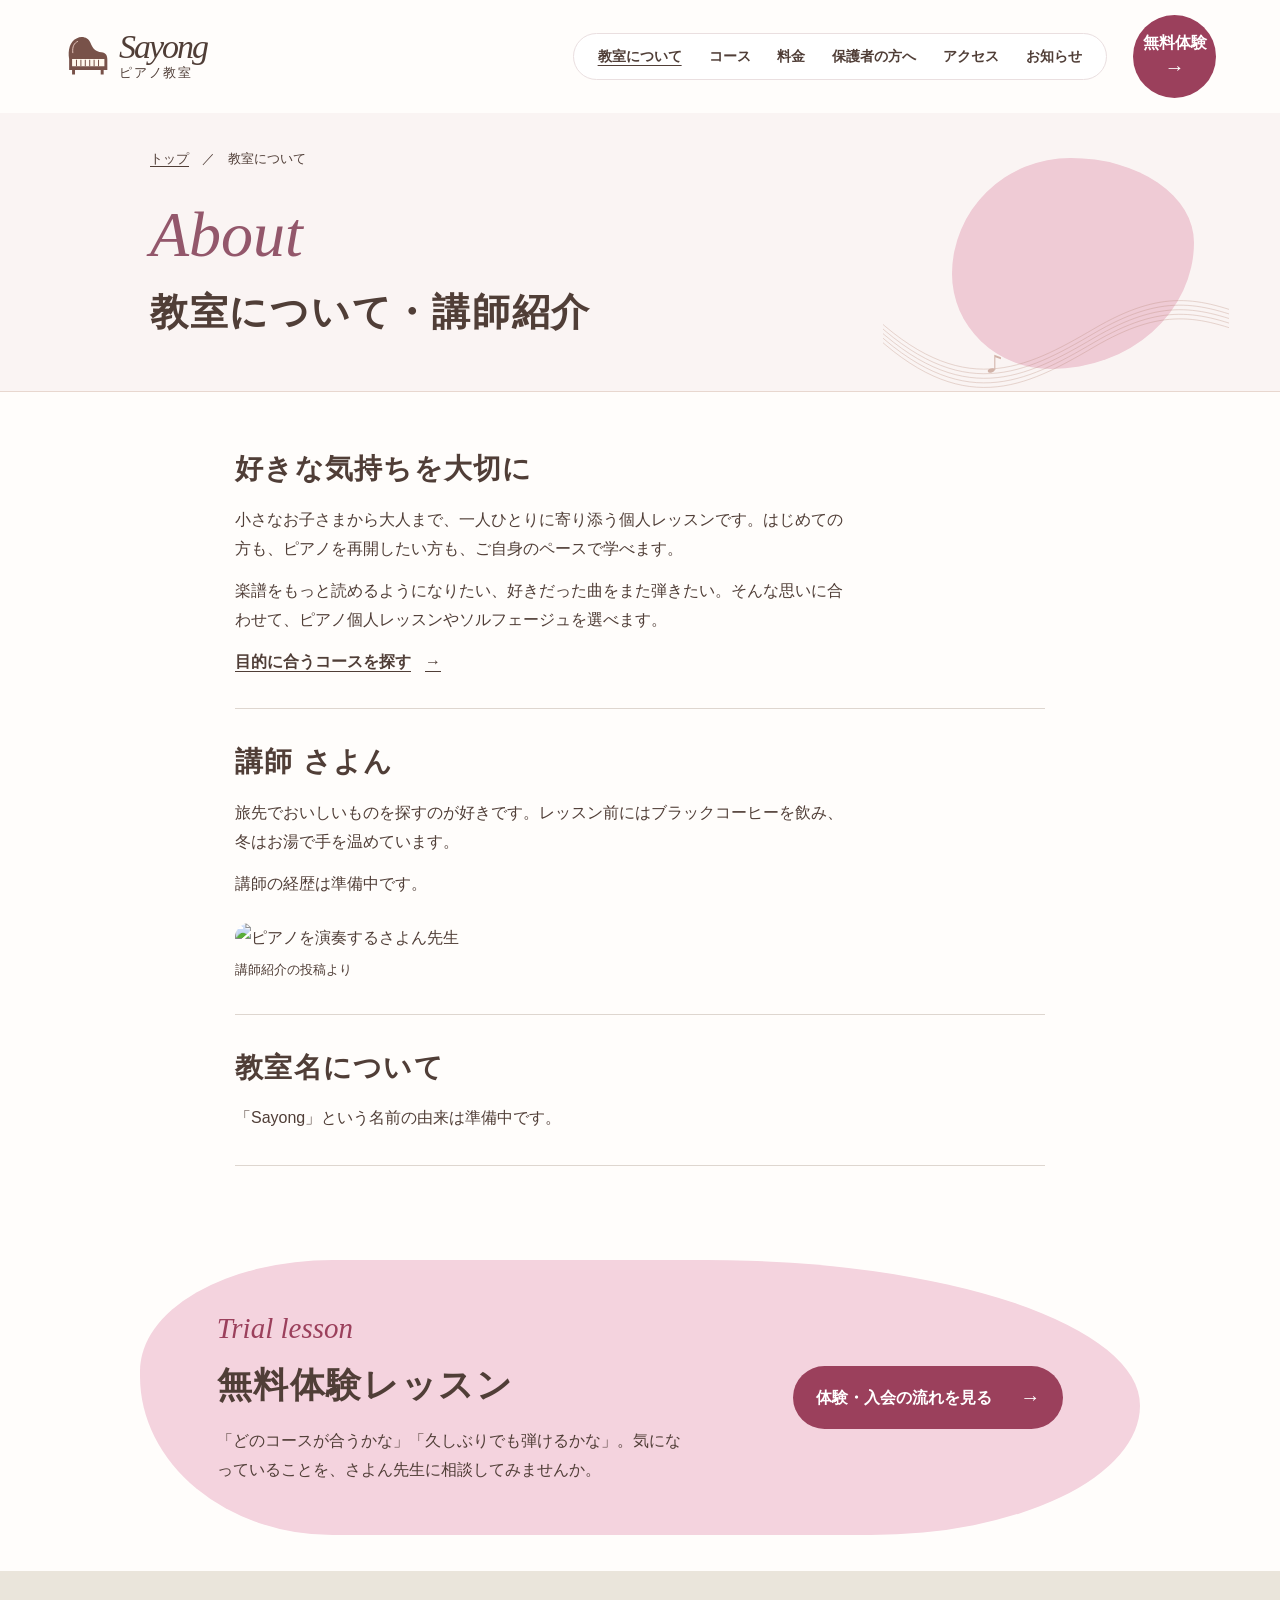
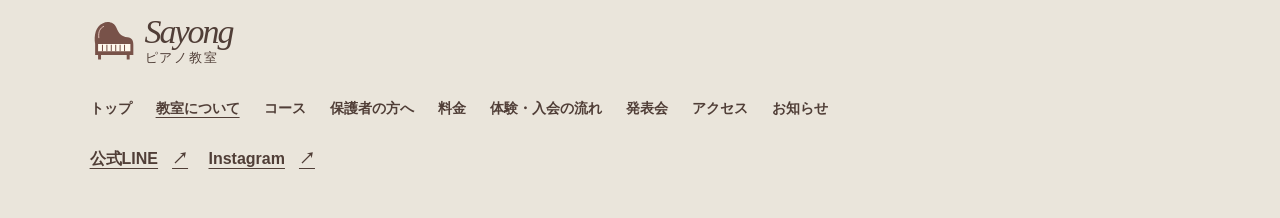
==== about.html @ 8f064a91 "Add Sayong piano studio preview pages" ====
<!DOCTYPE html>

<html lang="ja"><head><meta charset="utf-8"/><meta content="width=device-width,initial-scale=1,viewport-fit=cover" name="viewport"/><title>教室について｜Sayongピアノ教室</title><link href="style.css" rel="stylesheet"/><meta name="robots" content="noindex, nofollow"></head><body><div class="scrollpane"><header><a aria-label="Sayongピアノ教室 トップ" class="brand" href="index.html"><svg aria-hidden="true" viewbox="0 0 64 62"><path d="M7 34C5 22 8 10 17 6c8-4 16-1 19 6 3 8 7 12 15 13 6 1 8 4 8 10v14H7z" fill="#785249"></path><path d="M11 34h44v10H11z" fill="#fff8ed"></path><path d="M17 35v9m6-9v9m6-9v9m6-9v9m6-9v9m6-9v9" fill="none" stroke="#785249" stroke-width="1.4"></path><path d="M13 47v8m39-8v8" stroke="#785249" stroke-width="4"></path><path d="M12 26c-1-9 2-14 7-16" fill="none" stroke="#efd0c7" stroke-width="1.2"></path></svg><span><b>Sayong</b>ピアノ教室</span></a><nav aria-label="主なページ" class="desktop"><a aria-current="page" href="about.html">教室について</a><a href="course.html">コース</a><a href="price.html">料金</a><a href="parents.html">保護者の方へ</a><a href="access.html">アクセス</a><a href="news.html">お知らせ</a></nav><a class="button small" href="trial.html">無料体験<i aria-hidden="true">→</i></a><details><summary aria-label="メニュー">メニュー</summary><nav aria-label="全ページ"><a href="index.html">トップ</a><a aria-current="page" href="about.html">教室について</a><a href="course.html">コース</a><a href="parents.html">保護者の方へ</a><a href="price.html">料金</a><a href="trial.html">体験・入会の流れ</a><a href="recital.html">発表会</a><a href="access.html">アクセス</a><a href="news.html">お知らせ</a></nav></details></header><main><div class="subhero about"><div><a href="index.html">トップ</a>　／　教室について<span class="en">About</span><h1>教室について・講師紹介</h1></div><div aria-hidden="true" class="subart"><svg aria-hidden="true" class="staff" fill="none" viewbox="0 0 680 240"><path d="M-30 60 C155 240 280 175 415 96 S620 34 730 75" stroke="#b78776" stroke-width="1"></path><path d="M-30 69 C155 249 280 184 415 105 S620 43 730 84" stroke="#b78776" stroke-width="1"></path><path d="M-30 78 C155 258 280 193 415 114 S620 52 730 93" stroke="#b78776" stroke-width="1"></path><path d="M-30 87 C155 267 280 202 415 123 S620 61 730 102" stroke="#b78776" stroke-width="1"></path><path d="M-30 96 C155 276 280 211 415 132 S620 70 730 111" stroke="#b78776" stroke-width="1"></path><g fill="#b78776"><ellipse cx="213" cy="178" rx="7" ry="4" transform="rotate(-18 213 178)"></ellipse><path d="M219 177v-30l13 5v4l-11-4v25z"></path></g></svg></div></div><article><section class="block"><h2>好きな気持ちを大切に</h2><p>小さなお子さまから大人まで、一人ひとりに寄り添う個人レッスンです。はじめての方も、ピアノを再開したい方も、ご自身のペースで学べます。</p><p>楽譜をもっと読めるようになりたい、好きだった曲をまた弾きたい。そんな思いに合わせて、ピアノ個人レッスンやソルフェージュを選べます。</p><a class="link" href="course.html">目的に合うコースを探す<i aria-hidden="true">→</i></a></section><section class="block" id="teacher"><h2>講師 さよん</h2><p>旅先でおいしいものを探すのが好きです。レッスン前にはブラックコーヒーを飲み、冬はお湯で手を温めています。</p><p>講師の経歴は準備中です。</p><figure class="social-photo performance"><img alt="ピアノを演奏するさよん先生" loading="lazy" src="img/sayong-performance.webp"/><figcaption>講師紹介の投稿より</figcaption></figure></section><section class="block"><h2>教室名について</h2><p>「Sayong」という名前の由来は準備中です。</p></section></article><section class="trialband"><div><span class="en">Trial lesson</span><h2>無料体験レッスン</h2><p>「どのコースが合うかな」「久しぶりでも弾けるかな」。気になっていることを、さよん先生に相談してみませんか。</p></div><a class="button" href="trial.html">体験・入会の流れを見る<i aria-hidden="true">→</i></a></section></main><footer><a aria-label="Sayongピアノ教室 トップ" class="brand" href="index.html"><svg aria-hidden="true" viewbox="0 0 64 62"><path d="M7 34C5 22 8 10 17 6c8-4 16-1 19 6 3 8 7 12 15 13 6 1 8 4 8 10v14H7z" fill="#785249"></path><path d="M11 34h44v10H11z" fill="#fff8ed"></path><path d="M17 35v9m6-9v9m6-9v9m6-9v9m6-9v9m6-9v9" fill="none" stroke="#785249" stroke-width="1.4"></path><path d="M13 47v8m39-8v8" stroke="#785249" stroke-width="4"></path><path d="M12 26c-1-9 2-14 7-16" fill="none" stroke="#efd0c7" stroke-width="1.2"></path></svg><span><b>Sayong</b>ピアノ教室</span></a><nav aria-label="フッター"><a href="index.html">トップ</a><a aria-current="page" href="about.html">教室について</a><a href="course.html">コース</a><a href="parents.html">保護者の方へ</a><a href="price.html">料金</a><a href="trial.html">体験・入会の流れ</a><a href="recital.html">発表会</a><a href="access.html">アクセス</a><a href="news.html">お知らせ</a></nav><div><a class="link" href="https://lin.ee/zmYNq9W">公式LINE<i aria-hidden="true">↗</i></a> <a class="link" href="https://www.instagram.com/sayong22piano/">Instagram<i aria-hidden="true">↗</i></a></div></footer></div><div class="dock"><a class="button" href="https://lin.ee/zmYNq9W">LINEで無料体験を予約<i aria-hidden="true">↗</i></a></div></body></html>
---- style.css ----
:root{--ink:#503e37;--paper:#faf8f4;--rose:#f3c2cf;--green:#e6efc2;--blue:#cde7ec;--accent:#f0a37a;--line:#ded6cf;--serif:"Hiragino Mincho ProN","Yu Mincho",serif}
*{box-sizing:border-box}body{margin:0;color:var(--ink);background:var(--paper);font:16px/1.85 "Hiragino Kaku Gothic ProN","Yu Gothic",sans-serif}a{color:inherit;text-underline-offset:.26em}a:hover{color:#814b50}a:focus-visible,summary:focus-visible{outline:3px solid #895557;outline-offset:3px}h1,h2,p,figure{margin:0}p{max-width:38em}h1,h2{font-family:var(--serif);letter-spacing:.045em;text-wrap:balance}h2{font-size:clamp(25px,2.7vw,39px);line-height:1.5}i{font-family:Arial,sans-serif;font-style:normal}header{position:relative;z-index:3;display:flex;align-items:center;gap:26px;padding:20px 5vw;min-height:96px;border-bottom:1px solid var(--line);background:var(--paper)}.brand{display:inline-flex;align-items:center;gap:8px;text-decoration:none;white-space:nowrap}.brand svg{width:47px}.brand span{font-size:13px;line-height:1.48;letter-spacing:.14em}.brand b{display:block;font:italic 34px/.95 Georgia,serif;letter-spacing:-.06em}.desktop{display:flex;gap:clamp(15px,2.1vw,35px);margin-left:auto}.desktop a,footer nav a{text-decoration:none;font-weight:600;font-size:14px}.desktop a:hover,nav [aria-current=page]{text-decoration:underline}.button{display:inline-flex;align-items:center;justify-content:center;gap:28px;padding:12px 22px;border-radius:100px;background:var(--rose);font-weight:700;text-decoration:none;border:1px solid transparent}.button i{font-size:20px}.button:hover{background:#eeb8c6}.small{padding:9px 23px}.outline{border-color:#897269;background:transparent}.outline:hover{background:white}details{display:none}summary{cursor:pointer}.hero{overflow:hidden;background:#fbf8f2}.hero-inner{position:relative;max-width:1600px;margin:auto;display:grid;grid-template-columns:44% 56%;align-items:center;min-height:clamp(560px,46vw,690px);padding:32px 5vw 30px 8vw}.hero-copy{position:relative;z-index:1}.place{font-size:14px;letter-spacing:.09em;display:flex;gap:10px;align-items:center}.place:before{content:"";width:26px;height:2px;background:#b77770}.hero h1{font-weight:600;font-size:clamp(41px,4.6vw,76px);line-height:1.52;letter-spacing:.045em;margin:20px 0}.hero-copy>p:not(.place){letter-spacing:.06em}.hero-copy .button{margin-top:26px}.art{position:relative;width:100%;aspect-ratio:1.2}.art:before{content:"";position:absolute;inset:9% -2% 14% 11%;border-radius:52% 48% 61% 39% / 42% 47% 53% 58%;background:#efc8bd;transform:rotate(7deg)}.art picture{position:absolute;inset:4% 0 12% 6%;overflow:hidden;border-radius:47% 53% 57% 43% / 52% 47% 53% 48%;transform:rotate(-5deg)}.art picture img{width:100%;height:100%;object-fit:cover;transform:rotate(5deg) scale(1.12)}.second{position:absolute;left:-3%;bottom:0;width:30%;height:34%;object-fit:cover;border:6px solid #fbf8f2;border-radius:50% 46% 49% 45%}.staff{position:absolute;width:113%;left:2%;bottom:-11%;opacity:.7}.note{position:absolute;top:1%;left:5%;font:italic 40px Georgia;color:#98685e;transform:rotate(-14deg)}.intro,.wide,.trialband{padding:70px max(7vw,calc((100vw - 1150px)/2))}.intro{display:grid;grid-template-columns:1fr 1.55fr;gap:6vw;align-items:center;background:#f5e9e3;border-radius:52% 8% 0 0 / 20px 6px 0 0}.en{display:block;color:#8e5b57;font:italic 23px/1.3 Georgia,serif;margin:0 0 12px}.link{display:inline-flex;gap:14px;align-items:center;margin:12px 16px 0 0;font-weight:600}.cards{display:grid;grid-template-columns:repeat(3,1fr);gap:20px;margin-top:34px}.cards a{position:relative;display:flex;flex-direction:column;align-items:flex-start;gap:6px;padding:28px 24px 22px;background:#f5dce2;border-radius:30px 30px 14px 14px;text-decoration:none}.cards a:nth-child(2){background:var(--green)}.cards a:nth-child(3){background:var(--blue)}.cards svg{width:56px;height:52px;margin-bottom:12px}.cards strong{font-size:clamp(18px,1.65vw,25px)}.cards i{margin-top:12px;align-self:flex-end}.trialband{display:flex;align-items:center;justify-content:space-between;gap:24px;background:#eed4d6}.trialband .button{background:var(--paper)}.info{display:grid;grid-template-columns:1fr 1fr;gap:24px 5vw}.subhero{background:#f4e9e5;padding:34px 8vw 44px;border-bottom:1px solid #e8d7cf}.subhero>div{max-width:980px;margin:auto;font-size:13px}.subhero .en{font-size:clamp(36px,5vw,70px);margin:22px 0 0;color:#8b605d}.subhero h1{font-size:clamp(27px,3vw,44px)}article{max-width:880px;margin:auto;padding:24px 35px 70px}.block{padding:32px 0;border-bottom:1px solid var(--line);scroll-margin:24px}.block h2{font-size:clamp(23px,2.2vw,32px)}.block p,.trialband p{margin-top:14px}.block ul{padding-left:1.5em}.block li{margin:.5em 0}.block figure{margin-top:22px}.block img{display:block;width:100%;border-radius:16px}.block figcaption{font-size:13px;margin-top:6px}table{width:100%;border-collapse:collapse;margin:24px 0 12px;text-align:left;font-variant-numeric:tabular-nums}th,td{padding:14px 10px;border-bottom:1px solid var(--line)}thead{background:#ede6dd}thead th{font-size:16px}.steps{list-style:none;counter-reset:step;padding:0}.steps li{counter-increment:step;position:relative;padding:14px 0 20px 58px;border-bottom:1px solid var(--line)}.steps li:before{content:counter(step,decimal-leading-zero);position:absolute;left:0;top:13px;border-radius:50%;background:var(--green);width:42px;height:42px;text-align:center;line-height:42px;font-family:Georgia,serif}.steps strong{display:block;font-size:19px}footer{padding:45px 7vw;background:#eae5db}footer nav{display:flex;flex-wrap:wrap;gap:9px 24px;margin:22px 0 10px}.dock{display:none}
@media(max-width:1000px){.desktop{display:none}header>.button{margin-left:auto}details{display:block}summary{font-size:14px;font-weight:700}details nav{position:absolute;top:100%;right:0;padding:20px 28px;width:min(100%,440px);display:grid;grid-template-columns:1fr 1fr;gap:10px;background:var(--paper);border:1px solid var(--line);box-shadow:0 10px 20px #503e3711}}
@media(max-width:700px){body{height:100vh;height:100dvh;display:flex;flex-direction:column}.scrollpane{flex:1;min-height:0;overflow:auto}.dock{flex:none;display:block;border-top:1px solid var(--line);padding:7px 16px max(7px,env(safe-area-inset-bottom));background:var(--paper)}.dock a{display:flex;width:100%;padding:8px}.dock i{line-height:1}header{min-height:72px;padding:12px 5%;gap:13px}.brand svg{width:35px}.brand b{font-size:27px}.brand span{font-size:11px}.small{font-size:13px;padding:6px 12px;gap:5px}.small i{font-size:15px}.hero-inner{display:flex;flex-direction:column-reverse;align-items:stretch;min-height:0;padding:3px 7% 34px}.art{width:min(96%,390px);aspect-ratio:1.6;align-self:flex-end}.hero-copy{margin-top:13px}.hero h1{font-size:clamp(32px,8.5vw,43px);line-height:1.48;margin:10px 0}.hero-copy .button{margin-top:17px;padding:7px 16px}.staff{width:95%;bottom:-18%;left:20%}.place{font-size:13px}.note{font-size:27px}.intro,.wide,.trialband{display:block;padding:36px 7%}.en{font-size:20px;margin-bottom:7px}.intro p,.trialband .button{margin-top:17px}.cards{grid-template-columns:1fr;gap:12px;margin-top:20px}.cards a{padding:17px 43px 17px 80px;border-radius:18px;gap:2px}.cards svg{position:absolute;left:17px;top:50%;transform:translateY(-50%);width:45px}.cards i{position:absolute;right:16px;top:20px}.cards span{font-size:15px}.subhero{padding:19px 6% 24px}.subhero .en{margin-top:18px}article{padding:4px 6% 38px}.block{padding:25px 0}.block p{margin-top:10px}th,td{padding:10px 4px}thead th{line-height:1.45}table{line-height:1.65}td{white-space:nowrap}.info{display:block}.info .block:first-child{padding-top:0}footer{padding:30px 6%}.questions{padding-left:1.2em}}
.hero h1{font-size:clamp(39px,4.25vw,70px)}.hero h1 span{white-space:nowrap}.subhero{position:relative;overflow:hidden}.subhero>div:first-child{position:relative;z-index:1}.subhero .subart{position:absolute;inset:0 4% 0 auto;width:27%;margin:0;pointer-events:none}.subart:before{content:"";display:block;position:absolute;inset:16% 10% 8% 20%;border-radius:49% 51% 59% 41% / 55% 40% 60% 45%;background:#e7bfb7}.subhero.course .subart:before{background:center/cover url(img/sayong-keys.webp)}.subhero.parents .subart:before{background:center/cover url(img/sayong-keys.webp)}.subart .staff{width:100%;left:0;bottom:-4%;opacity:.6}
@media(min-width:701px) and (max-width:950px){.hero h1{font-size:3.95vw}}
@media(max-width:700px){.hero h1{font-size:clamp(31px,8.5vw,43px)}.subhero .subart{right:2%;width:25%;height:75px;top:0}.subart:before{inset:10% 8% 18% 18%}}
.trialband{max-width:1160px;margin:24px auto 36px;width:90%;padding:50px 6%;border-radius:85px 130px 100px 70px / 85px 100px 100px 90px;background:#f2d4da}.art picture img{filter:brightness(1.09)}.cards strong span{display:inline-block;font:inherit}.split{white-space:nowrap}
@media(max-width:700px){.trialband{width:92%;padding:31px 7%;border-radius:46px 58px 42px 32px / 36px 50px 38px 38px}.cards strong span{font-size:inherit}table .split{display:block}}
/* 曲線の写真と余白で導入をつくる */
:root{--paper:#fffdfb;--berry:#9b405c;--round:"Hiragino Maru Gothic ProN","Hiragino Kaku Gothic ProN","Yu Gothic",sans-serif}
header{border:0;background:#fffdfb;padding-block:15px}
header>.small{width:83px;height:83px;padding:0;gap:2px;border-radius:50%;flex-direction:column;line-height:1.25;background:var(--berry);color:white}
.desktop{padding:10px 24px;border:1px solid #eadfe0;border-radius:40px;background:#fff}
h1,h2{font-family:var(--round);font-weight:700}
.hero{background:#fffdfb}
.hero-inner{min-height:660px;display:block;padding:235px 8% 58px;isolation:isolate}
.hero-copy{width:43%}
.hero h1{font-size:clamp(39px,3.85vw,61px);letter-spacing:.09em}
.hero .place{color:#845567}.hero .outline{border-color:var(--berry);color:var(--berry);background:white}
.art{position:absolute;z-index:-1;inset:0 0 auto auto;width:65%;height:100%;aspect-ratio:auto}
.art picture{inset:4% 17% 33% 3%;border-radius:62% 38% 64% 36% / 61% 48% 52% 39%;transform:rotate(-12deg)}
.art picture img{transform:rotate(12deg) scale(1.24);object-position:58% 50%}
.art:before{inset:5% 16% 32% 3%;transform:rotate(-8deg);border-radius:62% 38% 64% 36% / 61% 48% 52% 39%;background:#f7e0e5}
.art .second{left:auto;right:2%;bottom:8%;width:37%;height:32%;border:0;border-radius:55% 45% 61% 39% / 45% 52% 48% 55%;transform:rotate(8deg)}
.art .staff{z-index:-1;width:138%;left:-29%;bottom:5%;height:80%;opacity:.43;transform:rotate(-16deg)}
.art .note{top:10%;left:-19%;font:italic clamp(64px,8vw,134px) Georgia;color:#eed7dc;transform:rotate(12deg)}
.art .note2{position:absolute;right:3%;top:9%;font:italic 66px Georgia;color:#cfa69c;transform:rotate(15deg)}
.intro{background:#f9f2ee;grid-template-columns:1fr 1.1fr;gap:16px 7%;position:relative;border-radius:50% 50% 0 0 / 26px 26px 0 0;padding-block:74px}
.intro>div:first-child{grid-column:1}.intro>div:nth-child(2){grid-column:1}.intro-photo{grid-column:2;grid-row:1/3;align-self:center}.intro-photo img{display:block;width:100%;height:clamp(230px,25vw,370px);object-fit:cover;border-radius:44% 56% 32% 68% / 52% 38% 62% 48%}.intro p+p{margin-top:12px}
.en{color:var(--berry);font-size:29px}.cards a{align-items:center;text-align:center;background:#fbebf0;border:5px solid white;box-shadow:0 4px 20px #5941530c;border-radius:48px 48px 27px 27px;padding:30px 15px 21px}.cards a:nth-child(2){background:#eef2d8}.cards a:nth-child(3){background:#e1f0f2}.cards svg{color:var(--berry);width:64px;height:64px}.cards strong{font-family:var(--round)}.cards p{font-size:16px}.cards i{margin:10px auto 0;color:var(--berry)}
.trialband{background:#f4d3de;position:relative;max-width:1000px;min-height:240px;border-radius:20% 45% 28% 20% / 42% 55% 49% 60%}.trialband .button{background:var(--berry);color:white;text-align:center;flex-shrink:0}.trialband p{max-width:29em}
.subhero{background:#faf4f3}.subhero .en{color:#93576b}.subhero .subart:before{background-color:#efcbd5}.audiences{margin:20px 0 0}.audiences>div{padding:17px 0;border-top:1px solid var(--line)}.audiences dt{font-weight:bold;color:#823e54}.audiences dd{margin:5px 0 0;max-width:38em}.block p+p{margin-top:12px}
@media(min-width:701px) and (max-width:950px){.hero-inner{min-height:575px;padding-top:184px}.hero h1{font-size:3.9vw}.trialband{padding-inline:4%;gap:16px}}
@media(max-width:700px){header{padding-block:10px}.small,header>.small{width:auto;height:auto;flex-direction:row;padding:8px 14px;gap:4px;border-radius:30px}.hero-inner{display:flex;align-items:stretch;flex-direction:column-reverse;min-height:0;padding:0 7% 35px}.hero-copy{width:100%;margin-top:3px}.art{position:relative;inset:auto;width:100%;height:clamp(228px,63vw,315px);align-self:center}.art picture{inset:4% 16% 20% 7%}.art:before{inset:5% 14% 19% 7%}.art .second{right:-2%;bottom:1%;width:34%;height:34%}.art .staff{width:124%;left:-13%;bottom:-4%;height:90%}.art .note{top:8%;left:-2%;font-size:45px}.art .note2{right:0;top:5%;font-size:36px}.hero h1{font-size:clamp(30px,8.1vw,42px)}.intro{padding-block:38px}.intro-photo{margin-top:22px}.intro-photo img{height:175px}.cards a{align-items:flex-start;text-align:left;padding:17px 30px 17px 66px;border-radius:26px}.cards svg{width:37px;left:13px}.cards i{top:50%;margin:0}.en{font-size:23px}.trialband{min-height:0;border-radius:50px 70px 55px 32px;padding:30px 7%}.dock a{background:var(--berry);color:white}}

.art picture,.art:before{clip-path:url(#piano-curve);border-radius:0}
@media(min-width:701px){.art{width:59%}.art .staff{width:106%;left:1%}.art picture{inset:0 12% 29% 2%}.art:before{inset:1% 11% 28% 2%}}
@media(min-width:701px){.art picture{top:5%}.art:before{top:6%}}

/* 講師紹介の演奏写真は元の構図に沿った透過切り抜き。 */
.art picture{inset:4% 9% 28% 3%;clip-path:none;transform:none;border-radius:0}
.art picture img{display:block;object-fit:contain;transform:none;filter:none}
.art:before{display:none}.art .second{object-position:50% 35%}
.intro-photo img{object-position:center 35%}
.subhero.course .subart:before,.subhero.parents .subart:before{background-image:url(img/sayong-keys.webp)}
.block .social-photo{margin-top:24px}.block .performance{max-width:550px}.block .entrance{max-width:560px}
.block .school-sign{display:flex;gap:15px;align-items:center}.school-sign img{width:130px;height:130px;flex-shrink:0;border-radius:16px}
@media(max-width:700px){.art picture{inset:2% 12% 16% 0}.art .second{width:30%;height:30%}.intro-photo img{object-fit:cover}}
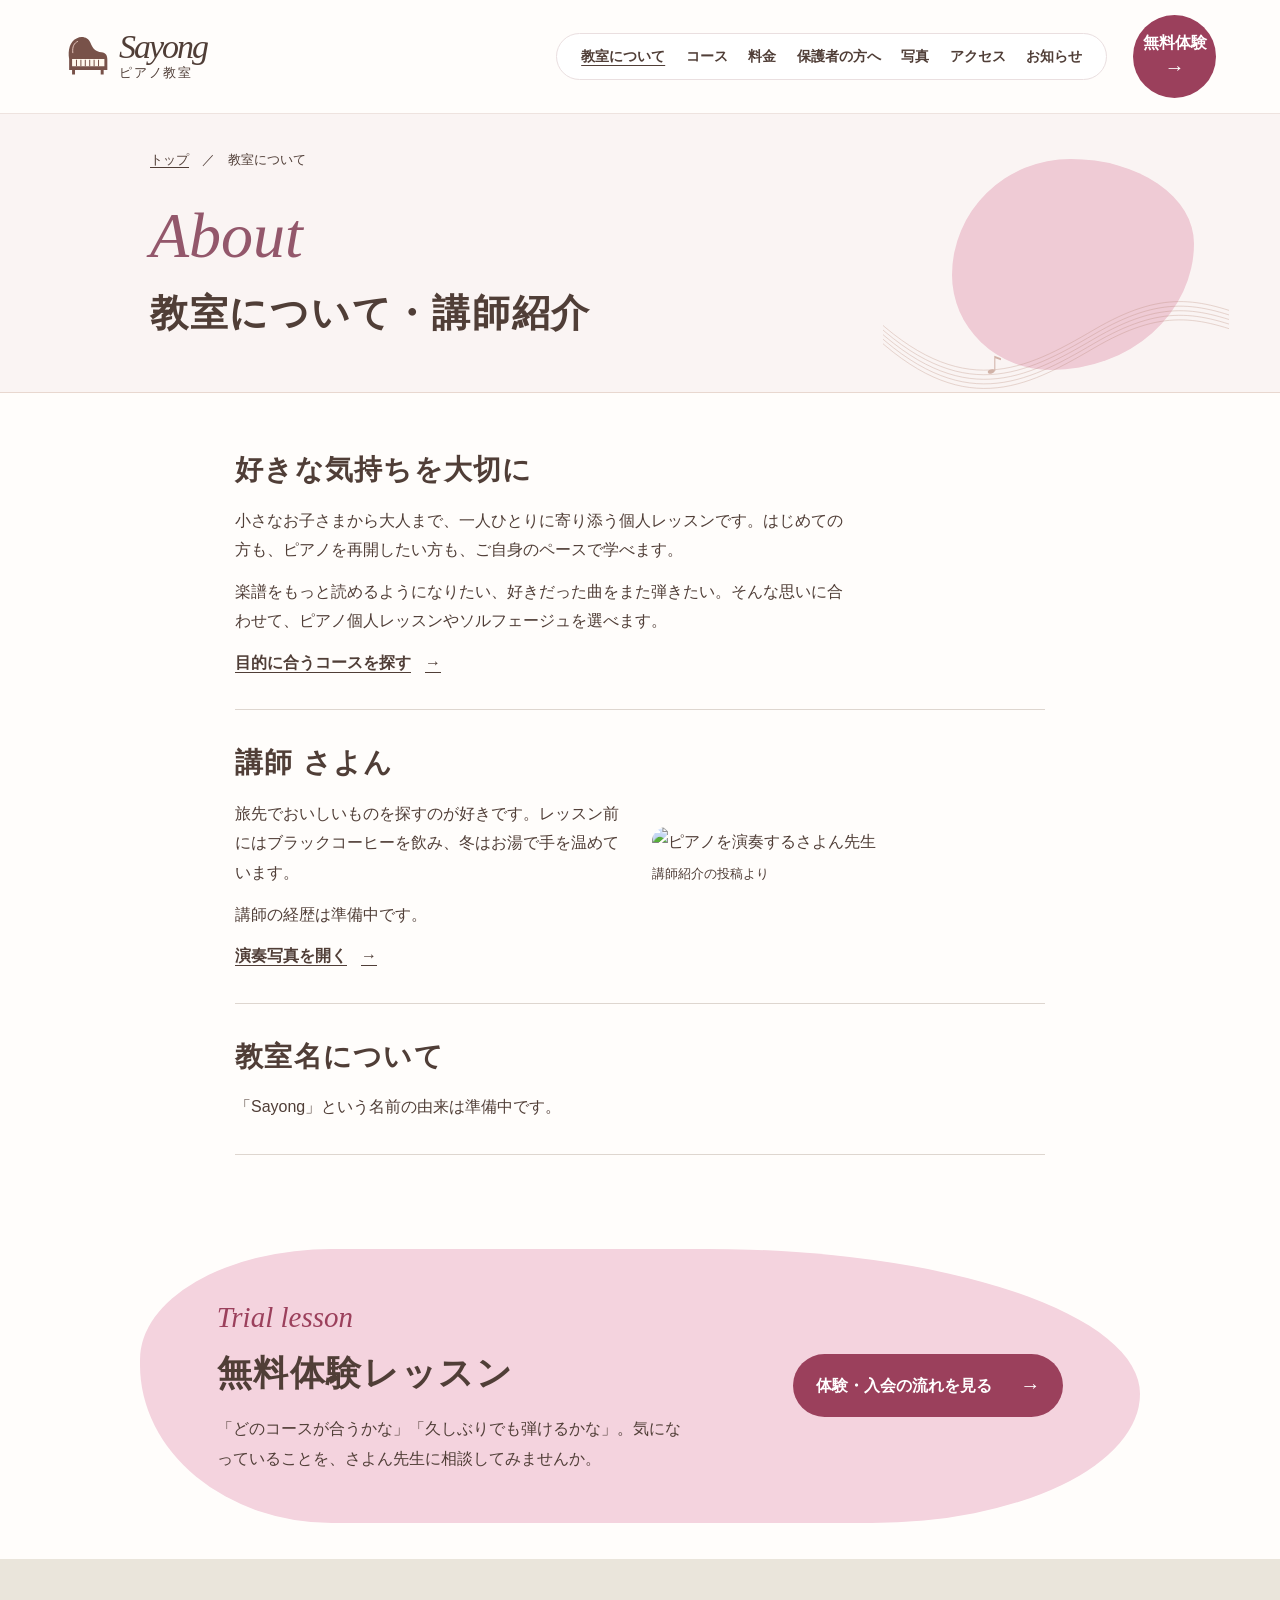
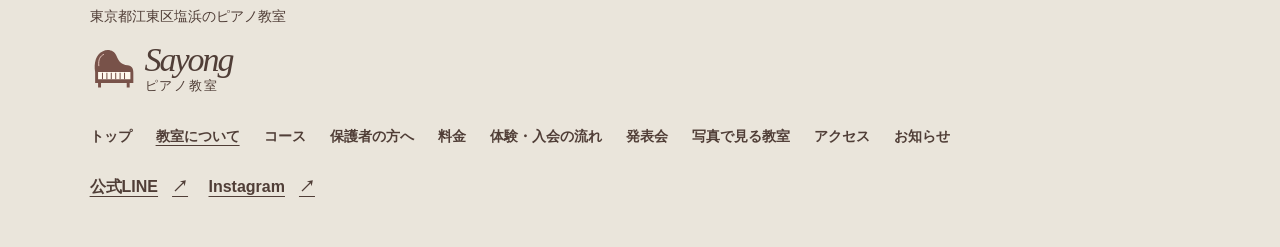
==== commit f1ca5ffc: "Connect the studio homepage, lesson guides and accessible photo album" ====
--- a/about.html
+++ b/about.html
@@ -1,3 +1,3 @@
 <!DOCTYPE html>
 
-<html lang="ja"><head><meta charset="utf-8"/><meta content="width=device-width,initial-scale=1,viewport-fit=cover" name="viewport"/><title>教室について｜Sayongピアノ教室</title><link href="style.css" rel="stylesheet"/><meta name="robots" content="noindex, nofollow"></head><body><div class="scrollpane"><header><a aria-label="Sayongピアノ教室 トップ" class="brand" href="index.html"><svg aria-hidden="true" viewbox="0 0 64 62"><path d="M7 34C5 22 8 10 17 6c8-4 16-1 19 6 3 8 7 12 15 13 6 1 8 4 8 10v14H7z" fill="#785249"></path><path d="M11 34h44v10H11z" fill="#fff8ed"></path><path d="M17 35v9m6-9v9m6-9v9m6-9v9m6-9v9m6-9v9" fill="none" stroke="#785249" stroke-width="1.4"></path><path d="M13 47v8m39-8v8" stroke="#785249" stroke-width="4"></path><path d="M12 26c-1-9 2-14 7-16" fill="none" stroke="#efd0c7" stroke-width="1.2"></path></svg><span><b>Sayong</b>ピアノ教室</span></a><nav aria-label="主なページ" class="desktop"><a aria-current="page" href="about.html">教室について</a><a href="course.html">コース</a><a href="price.html">料金</a><a href="parents.html">保護者の方へ</a><a href="access.html">アクセス</a><a href="news.html">お知らせ</a></nav><a class="button small" href="trial.html">無料体験<i aria-hidden="true">→</i></a><details><summary aria-label="メニュー">メニュー</summary><nav aria-label="全ページ"><a href="index.html">トップ</a><a aria-current="page" href="about.html">教室について</a><a href="course.html">コース</a><a href="parents.html">保護者の方へ</a><a href="price.html">料金</a><a href="trial.html">体験・入会の流れ</a><a href="recital.html">発表会</a><a href="access.html">アクセス</a><a href="news.html">お知らせ</a></nav></details></header><main><div class="subhero about"><div><a href="index.html">トップ</a>　／　教室について<span class="en">About</span><h1>教室について・講師紹介</h1></div><div aria-hidden="true" class="subart"><svg aria-hidden="true" class="staff" fill="none" viewbox="0 0 680 240"><path d="M-30 60 C155 240 280 175 415 96 S620 34 730 75" stroke="#b78776" stroke-width="1"></path><path d="M-30 69 C155 249 280 184 415 105 S620 43 730 84" stroke="#b78776" stroke-width="1"></path><path d="M-30 78 C155 258 280 193 415 114 S620 52 730 93" stroke="#b78776" stroke-width="1"></path><path d="M-30 87 C155 267 280 202 415 123 S620 61 730 102" stroke="#b78776" stroke-width="1"></path><path d="M-30 96 C155 276 280 211 415 132 S620 70 730 111" stroke="#b78776" stroke-width="1"></path><g fill="#b78776"><ellipse cx="213" cy="178" rx="7" ry="4" transform="rotate(-18 213 178)"></ellipse><path d="M219 177v-30l13 5v4l-11-4v25z"></path></g></svg></div></div><article><section class="block"><h2>好きな気持ちを大切に</h2><p>小さなお子さまから大人まで、一人ひとりに寄り添う個人レッスンです。はじめての方も、ピアノを再開したい方も、ご自身のペースで学べます。</p><p>楽譜をもっと読めるようになりたい、好きだった曲をまた弾きたい。そんな思いに合わせて、ピアノ個人レッスンやソルフェージュを選べます。</p><a class="link" href="course.html">目的に合うコースを探す<i aria-hidden="true">→</i></a></section><section class="block" id="teacher"><h2>講師 さよん</h2><p>旅先でおいしいものを探すのが好きです。レッスン前にはブラックコーヒーを飲み、冬はお湯で手を温めています。</p><p>講師の経歴は準備中です。</p><figure class="social-photo performance"><img alt="ピアノを演奏するさよん先生" loading="lazy" src="img/sayong-performance.webp"/><figcaption>講師紹介の投稿より</figcaption></figure></section><section class="block"><h2>教室名について</h2><p>「Sayong」という名前の由来は準備中です。</p></section></article><section class="trialband"><div><span class="en">Trial lesson</span><h2>無料体験レッスン</h2><p>「どのコースが合うかな」「久しぶりでも弾けるかな」。気になっていることを、さよん先生に相談してみませんか。</p></div><a class="button" href="trial.html">体験・入会の流れを見る<i aria-hidden="true">→</i></a></section></main><footer><a aria-label="Sayongピアノ教室 トップ" class="brand" href="index.html"><svg aria-hidden="true" viewbox="0 0 64 62"><path d="M7 34C5 22 8 10 17 6c8-4 16-1 19 6 3 8 7 12 15 13 6 1 8 4 8 10v14H7z" fill="#785249"></path><path d="M11 34h44v10H11z" fill="#fff8ed"></path><path d="M17 35v9m6-9v9m6-9v9m6-9v9m6-9v9m6-9v9" fill="none" stroke="#785249" stroke-width="1.4"></path><path d="M13 47v8m39-8v8" stroke="#785249" stroke-width="4"></path><path d="M12 26c-1-9 2-14 7-16" fill="none" stroke="#efd0c7" stroke-width="1.2"></path></svg><span><b>Sayong</b>ピアノ教室</span></a><nav aria-label="フッター"><a href="index.html">トップ</a><a aria-current="page" href="about.html">教室について</a><a href="course.html">コース</a><a href="parents.html">保護者の方へ</a><a href="price.html">料金</a><a href="trial.html">体験・入会の流れ</a><a href="recital.html">発表会</a><a href="access.html">アクセス</a><a href="news.html">お知らせ</a></nav><div><a class="link" href="https://lin.ee/zmYNq9W">公式LINE<i aria-hidden="true">↗</i></a> <a class="link" href="https://www.instagram.com/sayong22piano/">Instagram<i aria-hidden="true">↗</i></a></div></footer></div><div class="dock"><a class="button" href="https://lin.ee/zmYNq9W">LINEで無料体験を予約<i aria-hidden="true">↗</i></a></div></body></html>+<html lang="ja"><head><meta charset="utf-8"/><meta content="width=device-width,initial-scale=1,viewport-fit=cover" name="viewport"/><title>教室について｜Sayongピアノ教室</title><link href="style.css" rel="stylesheet"/><meta content="noindex, nofollow" name="robots"/></head><body><div class="scrollpane"><header><a aria-label="Sayongピアノ教室 トップ" class="brand" href="index.html"><svg aria-hidden="true" viewBox="0 0 64 62"><path d="M7 34C5 22 8 10 17 6c8-4 16-1 19 6 3 8 7 12 15 13 6 1 8 4 8 10v14H7z" fill="#785249"></path><path d="M11 34h44v10H11z" fill="#fff8ed"></path><path d="M17 35v9m6-9v9m6-9v9m6-9v9m6-9v9m6-9v9" fill="none" stroke="#785249" stroke-width="1.4"></path><path d="M13 47v8m39-8v8" stroke="#785249" stroke-width="4"></path><path d="M12 26c-1-9 2-14 7-16" fill="none" stroke="#efd0c7" stroke-width="1.2"></path></svg><span><b>Sayong</b>ピアノ教室</span></a><nav aria-label="主なページ" class="desktop"><a aria-current="page" href="about.html">教室について</a><a href="course.html">コース</a><a href="price.html">料金</a><a href="parents.html">保護者の方へ</a><a href="gallery.html">写真</a><a href="access.html">アクセス</a><a href="news.html">お知らせ</a></nav><a class="button small" href="trial.html">無料体験<i aria-hidden="true">→</i></a><details><summary aria-label="メニュー">メニュー</summary><nav aria-label="全ページ"><a href="index.html">トップ</a><a aria-current="page" href="about.html">教室について</a><a href="course.html">コース</a><a href="parents.html">保護者の方へ</a><a href="price.html">料金</a><a href="trial.html">体験・入会の流れ</a><a href="recital.html">発表会</a><a href="gallery.html">写真で見る教室</a><a href="access.html">アクセス</a><a href="news.html">お知らせ</a></nav></details></header><main><div class="subhero about"><div><a href="index.html">トップ</a>　／　教室について<span class="en">About</span><h1>教室について・講師紹介</h1></div><div aria-hidden="true" class="subart"><svg aria-hidden="true" class="staff" fill="none" viewBox="0 0 680 240"><path d="M-30 60 C155 240 280 175 415 96 S620 34 730 75" stroke="#b78776" stroke-width="1"></path><path d="M-30 69 C155 249 280 184 415 105 S620 43 730 84" stroke="#b78776" stroke-width="1"></path><path d="M-30 78 C155 258 280 193 415 114 S620 52 730 93" stroke="#b78776" stroke-width="1"></path><path d="M-30 87 C155 267 280 202 415 123 S620 61 730 102" stroke="#b78776" stroke-width="1"></path><path d="M-30 96 C155 276 280 211 415 132 S620 70 730 111" stroke="#b78776" stroke-width="1"></path><g fill="#b78776"><ellipse cx="213" cy="178" rx="7" ry="4" transform="rotate(-18 213 178)"></ellipse><path d="M219 177v-30l13 5v4l-11-4v25z"></path></g></svg></div></div><article><section class="block"><h2>好きな気持ちを大切に</h2><p>小さなお子さまから大人まで、一人ひとりに寄り添う個人レッスンです。はじめての方も、ピアノを再開したい方も、ご自身のペースで学べます。</p><p>楽譜をもっと読めるようになりたい、好きだった曲をまた弾きたい。そんな思いに合わせて、ピアノ個人レッスンやソルフェージュを選べます。</p><a class="link" href="course.html">目的に合うコースを探す<i aria-hidden="true">→</i></a></section><section class="block teacher-profile" id="teacher"><div><h2>講師 さよん</h2><p>旅先でおいしいものを探すのが好きです。レッスン前にはブラックコーヒーを飲み、冬はお湯で手を温めています。</p><p>講師の経歴は準備中です。</p><a class="link" href="gallery.html#photo-1">演奏写真を開く <i aria-hidden="true">→</i></a></div><figure class="social-photo performance"><img alt="ピアノを演奏するさよん先生" loading="lazy" src="img/sayong-performance.webp"/><figcaption>講師紹介の投稿より</figcaption></figure></section><section class="block"><h2>教室名について</h2><p>「Sayong」という名前の由来は準備中です。</p></section></article><section class="trialband"><div><span class="en">Trial lesson</span><h2>無料体験レッスン</h2><p>「どのコースが合うかな」「久しぶりでも弾けるかな」。気になっていることを、さよん先生に相談してみませんか。</p></div><a class="button" href="trial.html">体験・入会の流れを見る<i aria-hidden="true">→</i></a></section></main><footer><p class="footer-place">東京都江東区塩浜のピアノ教室</p><a aria-label="Sayongピアノ教室 トップ" class="brand" href="index.html"><svg aria-hidden="true" viewBox="0 0 64 62"><path d="M7 34C5 22 8 10 17 6c8-4 16-1 19 6 3 8 7 12 15 13 6 1 8 4 8 10v14H7z" fill="#785249"></path><path d="M11 34h44v10H11z" fill="#fff8ed"></path><path d="M17 35v9m6-9v9m6-9v9m6-9v9m6-9v9m6-9v9" fill="none" stroke="#785249" stroke-width="1.4"></path><path d="M13 47v8m39-8v8" stroke="#785249" stroke-width="4"></path><path d="M12 26c-1-9 2-14 7-16" fill="none" stroke="#efd0c7" stroke-width="1.2"></path></svg><span><b>Sayong</b>ピアノ教室</span></a><nav aria-label="フッター"><a href="index.html">トップ</a><a aria-current="page" href="about.html">教室について</a><a href="course.html">コース</a><a href="parents.html">保護者の方へ</a><a href="price.html">料金</a><a href="trial.html">体験・入会の流れ</a><a href="recital.html">発表会</a><a href="gallery.html">写真で見る教室</a><a href="access.html">アクセス</a><a href="news.html">お知らせ</a></nav><div><a class="link" href="https://lin.ee/zmYNq9W">公式LINE<i aria-hidden="true">↗</i></a> <a class="link" href="https://www.instagram.com/sayong22piano/">Instagram<i aria-hidden="true">↗</i></a></div></footer></div><div class="dock"><a class="button" href="https://lin.ee/zmYNq9W">LINEで無料体験を予約<i aria-hidden="true">↗</i></a></div></body></html>
--- a/style.css
+++ b/style.css
@@ -47,3 +47,34 @@
 .block .social-photo{margin-top:24px}.block .performance{max-width:550px}.block .entrance{max-width:560px}
 .block .school-sign{display:flex;gap:15px;align-items:center}.school-sign img{width:130px;height:130px;flex-shrink:0;border-radius:16px}
 @media(max-width:700px){.art picture{inset:2% 12% 16% 0}.art .second{width:30%;height:30%}.intro-photo img{object-fit:cover}}
+
+/* Site navigation and photo features */
+header{border-bottom:1px solid #eee3df}
+.desktop{gap:clamp(12px,1.6vw,27px)}
+.notice,.home-album,.album-lead,.album-grid{padding-inline:max(7vw,calc((100vw - 1150px)/2))}
+.notice{background:#fff;border-block:1px solid var(--line);display:flex;align-items:baseline;gap:30px;padding-block:19px}
+.notice h2{font:700 16px/1.6 var(--round);white-space:nowrap}
+.notice a{text-decoration:none;font-size:16px}.notice a:last-child{margin-left:auto;font-size:14px}.notice span{background:#f7e7e9;color:#803c54;font-size:13px;padding:4px 10px;border-radius:20px;margin-right:10px}
+.notice i{color:var(--berry)}.notice a:hover,.album-pair a:hover span{text-decoration:underline}
+.home-album{background:#f4ece7;display:grid;grid-template-columns:1fr 1.8fr;align-items:center;gap:5vw;padding-block:64px}
+.album-text p,.album-lead p{margin-top:15px}.album-pair{display:grid;grid-template-columns:1.2fr 1fr;align-items:center;gap:18px}
+.album-pair a{text-decoration:none;font-weight:600}.album-pair img{display:block;object-fit:cover;width:100%;aspect-ratio:1.25;border-radius:18px}.album-pair a:first-child img{object-fit:contain}
+.album-pair span{display:block;margin-top:8px}.home-album .en,.album-lead .en{font-family:Georgia,serif;color:#905365}
+.footer-place{font-size:14px;margin-bottom:14px}.related{margin-top:16px}.wide.info{padding-block:36px}
+.album-lead{display:grid;grid-template-columns:1.25fr 1fr;gap:5%;align-items:center;background:#f7ede7;padding-block:42px}.album-lead>div{font-size:14px}.album-lead .en{font-size:clamp(30px,3.5vw,55px);margin:22px 0 3px}.album-lead h1{font-size:clamp(30px,3.6vw,54px);line-height:1.4}.album-lead p{font-size:16px}.album-lead>img{width:100%;max-height:300px;object-fit:cover;border-radius:58% 42% 35% 65% / 40% 46% 54% 60%}
+.album-grid{display:grid;grid-template-columns:1fr 1fr;gap:56px 36px;margin-block:54px 72px}
+.album-entry{scroll-margin:20px}.album-entry h2{font-size:clamp(22px,2vw,30px);margin-top:17px}.album-entry p{margin-top:8px;max-width:36em}
+.enlarge{position:relative;display:grid;place-items:center;aspect-ratio:1.65;background:#f6efea;border-radius:22px;overflow:hidden}
+.enlarge img{width:100%;height:100%;object-fit:cover;min-height:0}.album-entry:first-child .enlarge img{object-fit:contain;padding:12px}
+.album-entry:last-child .enlarge{background:#edece4}.album-entry:last-child .enlarge img{width:min(55%,150px);height:auto;border-radius:8px}
+.enlarge span{position:absolute;right:12px;bottom:12px;background:#fff;color:#613f43;border-radius:50%;width:36px;text-align:center;font-size:24px;line-height:36px}
+#viewer{width:min(820px,94vw);max-height:92dvh;overflow:auto;border:0;border-radius:20px;padding:18px;background:#fffdfb;color:var(--ink)}
+#viewer::backdrop{background:rgba(43,32,31,.8)}.viewer-head,.viewer-foot{display:flex;align-items:center;justify-content:space-between;gap:10px}.viewer-image{display:block;width:auto;max-width:100%;height:auto;max-height:62dvh;margin:16px auto;object-fit:contain}
+#viewer button{font:inherit;font-size:15px;font-weight:600;background:white;color:var(--ink);border:1px solid var(--line);border-radius:24px;padding:6px 14px;cursor:pointer}#viewer button:hover{background:#f8eced}
+@media(max-width:700px){.desktop-break{display:none}.notice{flex-wrap:wrap;justify-content:space-between;padding-block:17px;gap:7px}.notice h2{font-size:15px}.notice a:first-of-type{order:3;width:100%}.notice a:last-child{font-size:13px}
+.home-album{display:block;padding-block:38px}.album-pair{margin-top:22px;gap:12px}.album-pair span{font-size:13px;line-height:1.55}.album-pair img{aspect-ratio:1.24}
+.album-lead{grid-template-columns:1fr;padding-block:18px 24px}.album-lead>img{margin-top:16px;height:135px;width:80%;justify-self:end}.album-lead .en{margin-top:12px}.album-grid{grid-template-columns:1fr;gap:32px;margin-block:28px 40px}
+.album-entry h2{margin-top:10px}.wide.info{padding-block:22px}.viewer-head strong{font-size:16px}}
+.hero-links{display:flex;align-items:center;flex-wrap:wrap;gap:12px 20px;margin-top:25px}.hero-copy .hero-links .button{margin:0}.trial-link{background:var(--berry);color:#fff}.trial-link:hover{background:#81354d;color:white}.text-link{font-weight:bold;text-decoration:none;border-bottom:1px solid #b999a0}
+.topics{display:flex;flex-wrap:wrap;gap:8px;margin:16px 0}.topics a{background:#f5efea;color:var(--ink);text-decoration:none;border-radius:22px;padding:7px 14px;font-size:15px}.topics a:hover{background:#f3dfe4}.topics span{color:#884556}.teacher-profile{display:grid;grid-template-columns:1fr 1fr;gap:24px;align-items:center}.block.teacher-profile figure{margin:0}
+@media(max-width:700px){.teacher-profile{grid-template-columns:1fr}.topics{gap:6px}.topics a{padding:5px 11px}.hero-links{gap:12px;margin-top:18px}.hero-links a{font-size:15px}}
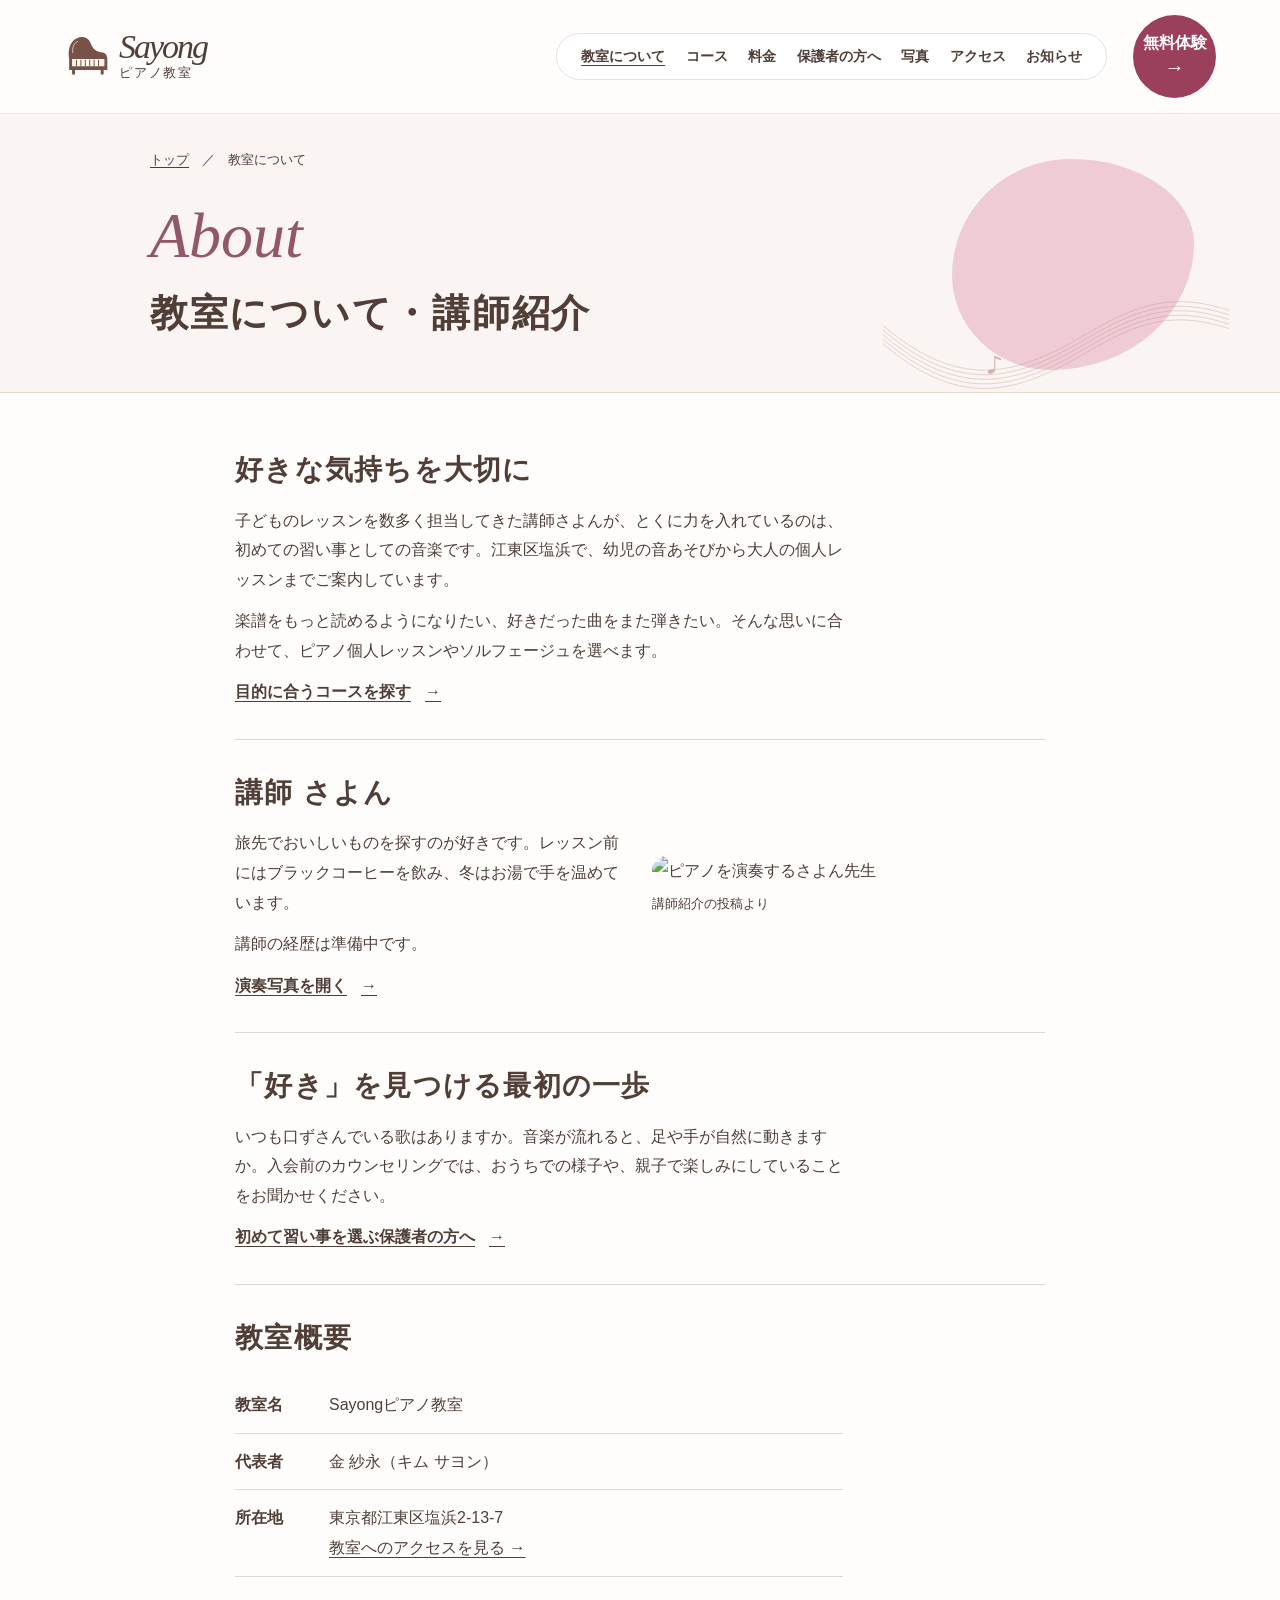
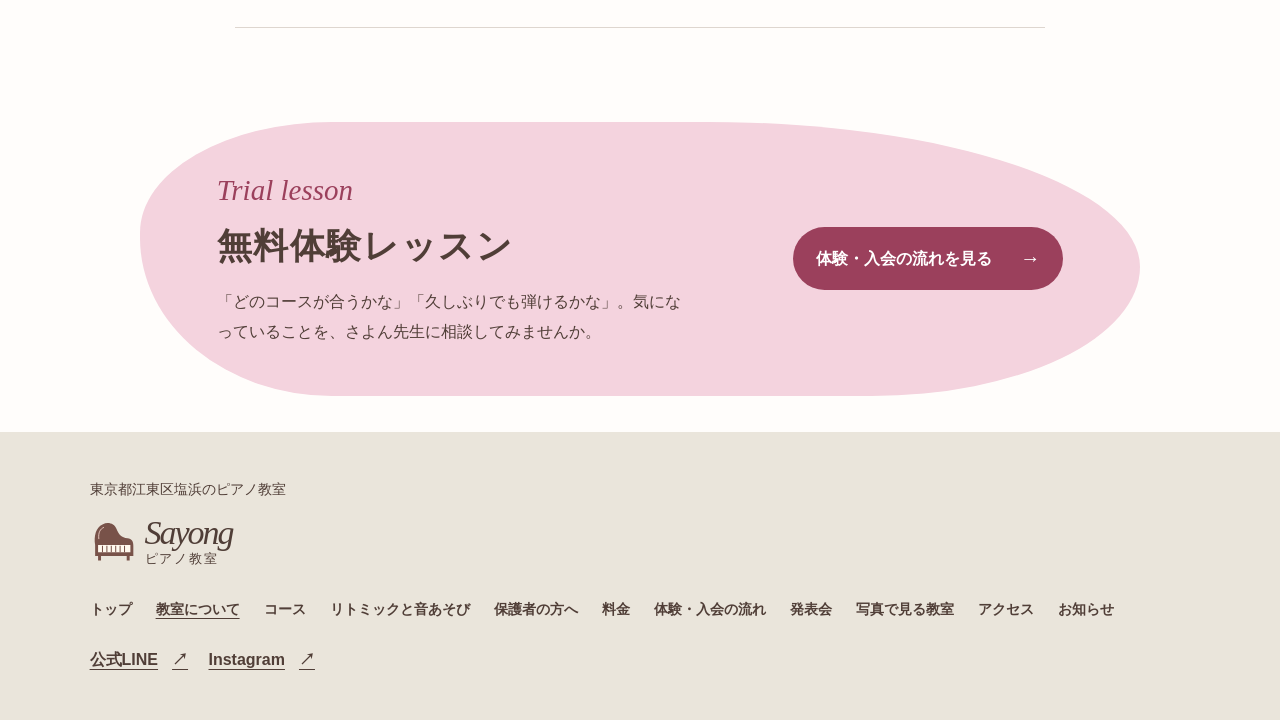
==== commit 0925b491: "Expand family lesson guides, trial counseling and approved studio details" ====
--- a/about.html
+++ b/about.html
@@ -1,3 +1,3 @@
 <!DOCTYPE html>
 
-<html lang="ja"><head><meta charset="utf-8"/><meta content="width=device-width,initial-scale=1,viewport-fit=cover" name="viewport"/><title>教室について｜Sayongピアノ教室</title><link href="style.css" rel="stylesheet"/><meta content="noindex, nofollow" name="robots"/></head><body><div class="scrollpane"><header><a aria-label="Sayongピアノ教室 トップ" class="brand" href="index.html"><svg aria-hidden="true" viewBox="0 0 64 62"><path d="M7 34C5 22 8 10 17 6c8-4 16-1 19 6 3 8 7 12 15 13 6 1 8 4 8 10v14H7z" fill="#785249"></path><path d="M11 34h44v10H11z" fill="#fff8ed"></path><path d="M17 35v9m6-9v9m6-9v9m6-9v9m6-9v9m6-9v9" fill="none" stroke="#785249" stroke-width="1.4"></path><path d="M13 47v8m39-8v8" stroke="#785249" stroke-width="4"></path><path d="M12 26c-1-9 2-14 7-16" fill="none" stroke="#efd0c7" stroke-width="1.2"></path></svg><span><b>Sayong</b>ピアノ教室</span></a><nav aria-label="主なページ" class="desktop"><a aria-current="page" href="about.html">教室について</a><a href="course.html">コース</a><a href="price.html">料金</a><a href="parents.html">保護者の方へ</a><a href="gallery.html">写真</a><a href="access.html">アクセス</a><a href="news.html">お知らせ</a></nav><a class="button small" href="trial.html">無料体験<i aria-hidden="true">→</i></a><details><summary aria-label="メニュー">メニュー</summary><nav aria-label="全ページ"><a href="index.html">トップ</a><a aria-current="page" href="about.html">教室について</a><a href="course.html">コース</a><a href="parents.html">保護者の方へ</a><a href="price.html">料金</a><a href="trial.html">体験・入会の流れ</a><a href="recital.html">発表会</a><a href="gallery.html">写真で見る教室</a><a href="access.html">アクセス</a><a href="news.html">お知らせ</a></nav></details></header><main><div class="subhero about"><div><a href="index.html">トップ</a>　／　教室について<span class="en">About</span><h1>教室について・講師紹介</h1></div><div aria-hidden="true" class="subart"><svg aria-hidden="true" class="staff" fill="none" viewBox="0 0 680 240"><path d="M-30 60 C155 240 280 175 415 96 S620 34 730 75" stroke="#b78776" stroke-width="1"></path><path d="M-30 69 C155 249 280 184 415 105 S620 43 730 84" stroke="#b78776" stroke-width="1"></path><path d="M-30 78 C155 258 280 193 415 114 S620 52 730 93" stroke="#b78776" stroke-width="1"></path><path d="M-30 87 C155 267 280 202 415 123 S620 61 730 102" stroke="#b78776" stroke-width="1"></path><path d="M-30 96 C155 276 280 211 415 132 S620 70 730 111" stroke="#b78776" stroke-width="1"></path><g fill="#b78776"><ellipse cx="213" cy="178" rx="7" ry="4" transform="rotate(-18 213 178)"></ellipse><path d="M219 177v-30l13 5v4l-11-4v25z"></path></g></svg></div></div><article><section class="block"><h2>好きな気持ちを大切に</h2><p>小さなお子さまから大人まで、一人ひとりに寄り添う個人レッスンです。はじめての方も、ピアノを再開したい方も、ご自身のペースで学べます。</p><p>楽譜をもっと読めるようになりたい、好きだった曲をまた弾きたい。そんな思いに合わせて、ピアノ個人レッスンやソルフェージュを選べます。</p><a class="link" href="course.html">目的に合うコースを探す<i aria-hidden="true">→</i></a></section><section class="block teacher-profile" id="teacher"><div><h2>講師 さよん</h2><p>旅先でおいしいものを探すのが好きです。レッスン前にはブラックコーヒーを飲み、冬はお湯で手を温めています。</p><p>講師の経歴は準備中です。</p><a class="link" href="gallery.html#photo-1">演奏写真を開く <i aria-hidden="true">→</i></a></div><figure class="social-photo performance"><img alt="ピアノを演奏するさよん先生" loading="lazy" src="img/sayong-performance.webp"/><figcaption>講師紹介の投稿より</figcaption></figure></section><section class="block"><h2>教室名について</h2><p>「Sayong」という名前の由来は準備中です。</p></section></article><section class="trialband"><div><span class="en">Trial lesson</span><h2>無料体験レッスン</h2><p>「どのコースが合うかな」「久しぶりでも弾けるかな」。気になっていることを、さよん先生に相談してみませんか。</p></div><a class="button" href="trial.html">体験・入会の流れを見る<i aria-hidden="true">→</i></a></section></main><footer><p class="footer-place">東京都江東区塩浜のピアノ教室</p><a aria-label="Sayongピアノ教室 トップ" class="brand" href="index.html"><svg aria-hidden="true" viewBox="0 0 64 62"><path d="M7 34C5 22 8 10 17 6c8-4 16-1 19 6 3 8 7 12 15 13 6 1 8 4 8 10v14H7z" fill="#785249"></path><path d="M11 34h44v10H11z" fill="#fff8ed"></path><path d="M17 35v9m6-9v9m6-9v9m6-9v9m6-9v9m6-9v9" fill="none" stroke="#785249" stroke-width="1.4"></path><path d="M13 47v8m39-8v8" stroke="#785249" stroke-width="4"></path><path d="M12 26c-1-9 2-14 7-16" fill="none" stroke="#efd0c7" stroke-width="1.2"></path></svg><span><b>Sayong</b>ピアノ教室</span></a><nav aria-label="フッター"><a href="index.html">トップ</a><a aria-current="page" href="about.html">教室について</a><a href="course.html">コース</a><a href="parents.html">保護者の方へ</a><a href="price.html">料金</a><a href="trial.html">体験・入会の流れ</a><a href="recital.html">発表会</a><a href="gallery.html">写真で見る教室</a><a href="access.html">アクセス</a><a href="news.html">お知らせ</a></nav><div><a class="link" href="https://lin.ee/zmYNq9W">公式LINE<i aria-hidden="true">↗</i></a> <a class="link" href="https://www.instagram.com/sayong22piano/">Instagram<i aria-hidden="true">↗</i></a></div></footer></div><div class="dock"><a class="button" href="https://lin.ee/zmYNq9W">LINEで無料体験を予約<i aria-hidden="true">↗</i></a></div></body></html>+<html lang="ja"><head><meta charset="utf-8"/><meta content="width=device-width,initial-scale=1,viewport-fit=cover" name="viewport"/><title>教室について｜Sayongピアノ教室</title><link href="style.css" rel="stylesheet"/><meta content="noindex, nofollow" name="robots"/></head><body><div class="scrollpane"><header><a aria-label="Sayongピアノ教室 トップ" class="brand" href="index.html"><svg aria-hidden="true" viewBox="0 0 64 62"><path d="M7 34C5 22 8 10 17 6c8-4 16-1 19 6 3 8 7 12 15 13 6 1 8 4 8 10v14H7z" fill="#785249"></path><path d="M11 34h44v10H11z" fill="#fff8ed"></path><path d="M17 35v9m6-9v9m6-9v9m6-9v9m6-9v9m6-9v9" fill="none" stroke="#785249" stroke-width="1.4"></path><path d="M13 47v8m39-8v8" stroke="#785249" stroke-width="4"></path><path d="M12 26c-1-9 2-14 7-16" fill="none" stroke="#efd0c7" stroke-width="1.2"></path></svg><span><b>Sayong</b>ピアノ教室</span></a><nav aria-label="主なページ" class="desktop"><a aria-current="page" href="about.html">教室について</a><a href="course.html">コース</a><a href="price.html">料金</a><a href="parents.html">保護者の方へ</a><a href="gallery.html">写真</a><a href="access.html">アクセス</a><a href="news.html">お知らせ</a></nav><a class="button small" href="trial.html">無料体験<i aria-hidden="true">→</i></a><details><summary aria-label="メニュー">メニュー</summary><nav aria-label="全ページ"><a href="index.html">トップ</a><a aria-current="page" href="about.html">教室について</a><a href="course.html">コース</a><a href="rhythm.html">リトミックと音あそび</a><a href="parents.html">保護者の方へ</a><a href="price.html">料金</a><a href="trial.html">体験・入会の流れ</a><a href="recital.html">発表会</a><a href="gallery.html">写真で見る教室</a><a href="access.html">アクセス</a><a href="news.html">お知らせ</a></nav></details></header><main><div class="subhero about"><div><a href="index.html">トップ</a>　／　教室について<span class="en">About</span><h1>教室について・講師紹介</h1></div><div aria-hidden="true" class="subart"><svg aria-hidden="true" class="staff" fill="none" viewBox="0 0 680 240"><path d="M-30 60 C155 240 280 175 415 96 S620 34 730 75" stroke="#b78776" stroke-width="1"></path><path d="M-30 69 C155 249 280 184 415 105 S620 43 730 84" stroke="#b78776" stroke-width="1"></path><path d="M-30 78 C155 258 280 193 415 114 S620 52 730 93" stroke="#b78776" stroke-width="1"></path><path d="M-30 87 C155 267 280 202 415 123 S620 61 730 102" stroke="#b78776" stroke-width="1"></path><path d="M-30 96 C155 276 280 211 415 132 S620 70 730 111" stroke="#b78776" stroke-width="1"></path><g fill="#b78776"><ellipse cx="213" cy="178" rx="7" ry="4" transform="rotate(-18 213 178)"></ellipse><path d="M219 177v-30l13 5v4l-11-4v25z"></path></g></svg></div></div><article><section class="block"><h2>好きな気持ちを大切に</h2><p>子どものレッスンを数多く担当してきた講師さよんが、とくに力を入れているのは、初めての習い事としての音楽です。江東区塩浜で、幼児の音あそびから大人の個人レッスンまでご案内しています。</p><p>楽譜をもっと読めるようになりたい、好きだった曲をまた弾きたい。そんな思いに合わせて、ピアノ個人レッスンやソルフェージュを選べます。</p><a class="link" href="course.html">目的に合うコースを探す<i aria-hidden="true">→</i></a></section><section class="block teacher-profile" id="teacher"><div><h2>講師 さよん</h2><p>旅先でおいしいものを探すのが好きです。レッスン前にはブラックコーヒーを飲み、冬はお湯で手を温めています。</p><p>講師の経歴は準備中です。</p><a class="link" href="gallery.html#photo-1">演奏写真を開く <i aria-hidden="true">→</i></a></div><figure class="social-photo performance"><img alt="ピアノを演奏するさよん先生" loading="lazy" src="img/sayong-performance.webp"/><figcaption>講師紹介の投稿より</figcaption></figure></section><section class="block" id="first-lesson"><h2>「好き」を見つける最初の一歩</h2><p>いつも口ずさんでいる歌はありますか。音楽が流れると、足や手が自然に動きますか。入会前のカウンセリングでは、おうちでの様子や、親子で楽しみにしていることをお聞かせください。</p><a class="link" href="parents.html">初めて習い事を選ぶ保護者の方へ <i aria-hidden="true">→</i></a></section><section class="block"><h2>教室概要</h2><dl class="studio-facts"><div><dt>教室名</dt><dd>Sayongピアノ教室</dd></div><div><dt>代表者</dt><dd>金 紗永（キム サヨン）</dd></div><div><dt>所在地</dt><dd>東京都江東区塩浜2-13-7<br/><a href="access.html">教室へのアクセスを見る →</a></dd></div></dl></section></article><section class="trialband"><div><span class="en">Trial lesson</span><h2>無料体験レッスン</h2><p>「どのコースが合うかな」「久しぶりでも弾けるかな」。気になっていることを、さよん先生に相談してみませんか。</p></div><a class="button" href="trial.html">体験・入会の流れを見る<i aria-hidden="true">→</i></a></section></main><footer><p class="footer-place">東京都江東区塩浜のピアノ教室</p><a aria-label="Sayongピアノ教室 トップ" class="brand" href="index.html"><svg aria-hidden="true" viewBox="0 0 64 62"><path d="M7 34C5 22 8 10 17 6c8-4 16-1 19 6 3 8 7 12 15 13 6 1 8 4 8 10v14H7z" fill="#785249"></path><path d="M11 34h44v10H11z" fill="#fff8ed"></path><path d="M17 35v9m6-9v9m6-9v9m6-9v9m6-9v9m6-9v9" fill="none" stroke="#785249" stroke-width="1.4"></path><path d="M13 47v8m39-8v8" stroke="#785249" stroke-width="4"></path><path d="M12 26c-1-9 2-14 7-16" fill="none" stroke="#efd0c7" stroke-width="1.2"></path></svg><span><b>Sayong</b>ピアノ教室</span></a><nav aria-label="フッター"><a href="index.html">トップ</a><a aria-current="page" href="about.html">教室について</a><a href="course.html">コース</a><a href="rhythm.html">リトミックと音あそび</a><a href="parents.html">保護者の方へ</a><a href="price.html">料金</a><a href="trial.html">体験・入会の流れ</a><a href="recital.html">発表会</a><a href="gallery.html">写真で見る教室</a><a href="access.html">アクセス</a><a href="news.html">お知らせ</a></nav><div><a class="link" href="https://lin.ee/zmYNq9W">公式LINE<i aria-hidden="true">↗</i></a> <a class="link" href="https://www.instagram.com/sayong22piano/">Instagram<i aria-hidden="true">↗</i></a></div></footer></div><div class="dock"><a class="button" href="https://lin.ee/zmYNq9W">LINEで無料体験を予約<i aria-hidden="true">↗</i></a></div></body></html>
--- a/style.css
+++ b/style.css
@@ -78,3 +78,7 @@
 .hero-links{display:flex;align-items:center;flex-wrap:wrap;gap:12px 20px;margin-top:25px}.hero-copy .hero-links .button{margin:0}.trial-link{background:var(--berry);color:#fff}.trial-link:hover{background:#81354d;color:white}.text-link{font-weight:bold;text-decoration:none;border-bottom:1px solid #b999a0}
 .topics{display:flex;flex-wrap:wrap;gap:8px;margin:16px 0}.topics a{background:#f5efea;color:var(--ink);text-decoration:none;border-radius:22px;padding:7px 14px;font-size:15px}.topics a:hover{background:#f3dfe4}.topics span{color:#884556}.teacher-profile{display:grid;grid-template-columns:1fr 1fr;gap:24px;align-items:center}.block.teacher-profile figure{margin:0}
 @media(max-width:700px){.teacher-profile{grid-template-columns:1fr}.topics{gap:6px}.topics a{padding:5px 11px}.hero-links{gap:12px;margin-top:18px}.hero-links a{font-size:15px}}
+
+.lesson-notes{margin:22px 0 10px;background:#f7f1ec;border-radius:18px;padding:4px 22px}.lesson-notes>div{padding:15px 0}.lesson-notes>div+div{border-top:1px solid var(--line)}.lesson-notes dt{font-weight:700;color:#763d50}.lesson-notes dd{margin:4px 0 0;max-width:38em}.block h3{font-size:19px;margin:24px 0 8px}.block blockquote{border-left:3px solid #c67e8f;background:#f9f0ee;padding:17px 20px;margin:10px 0 0;max-width:38em}
+.try-at-home{margin:22px 0 0;padding:20px;background:#f3f1e4;border-radius:18px}.try-at-home h3{margin:0}.try-at-home ol{padding:0;list-style:none}.try-at-home li{display:grid;grid-template-columns:4em 1fr;gap:12px;border-top:1px solid #d8cfbd;padding-top:12px}.try-at-home b{color:#724454}.block .keys-detail{max-width:490px}.keys-detail img{max-height:210px;object-fit:cover;object-position:center 34%}
+.studio-facts{margin:18px 0;max-width:38em}.studio-facts>div{display:grid;grid-template-columns:5em 1fr;gap:14px;padding:13px 0;border-bottom:1px solid var(--line)}.studio-facts dt{font-weight:700}.studio-facts dd{margin:0}
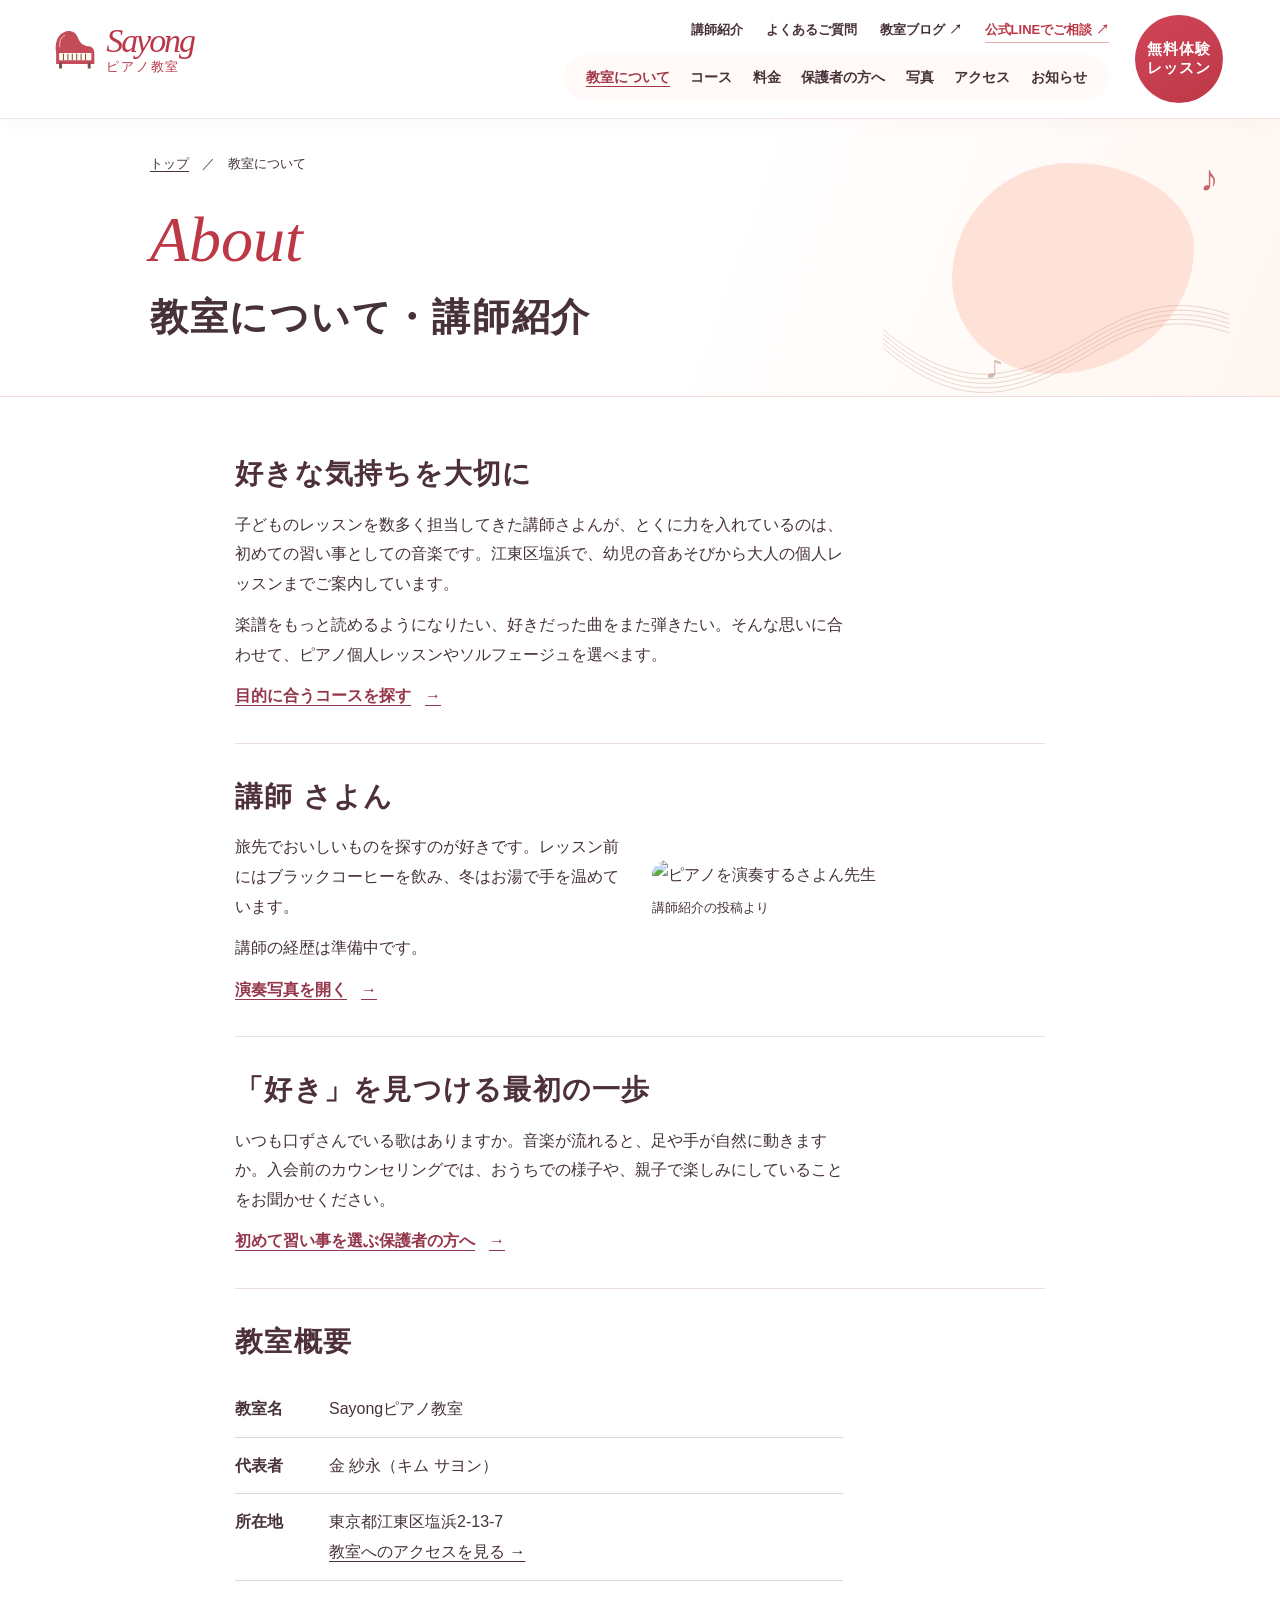
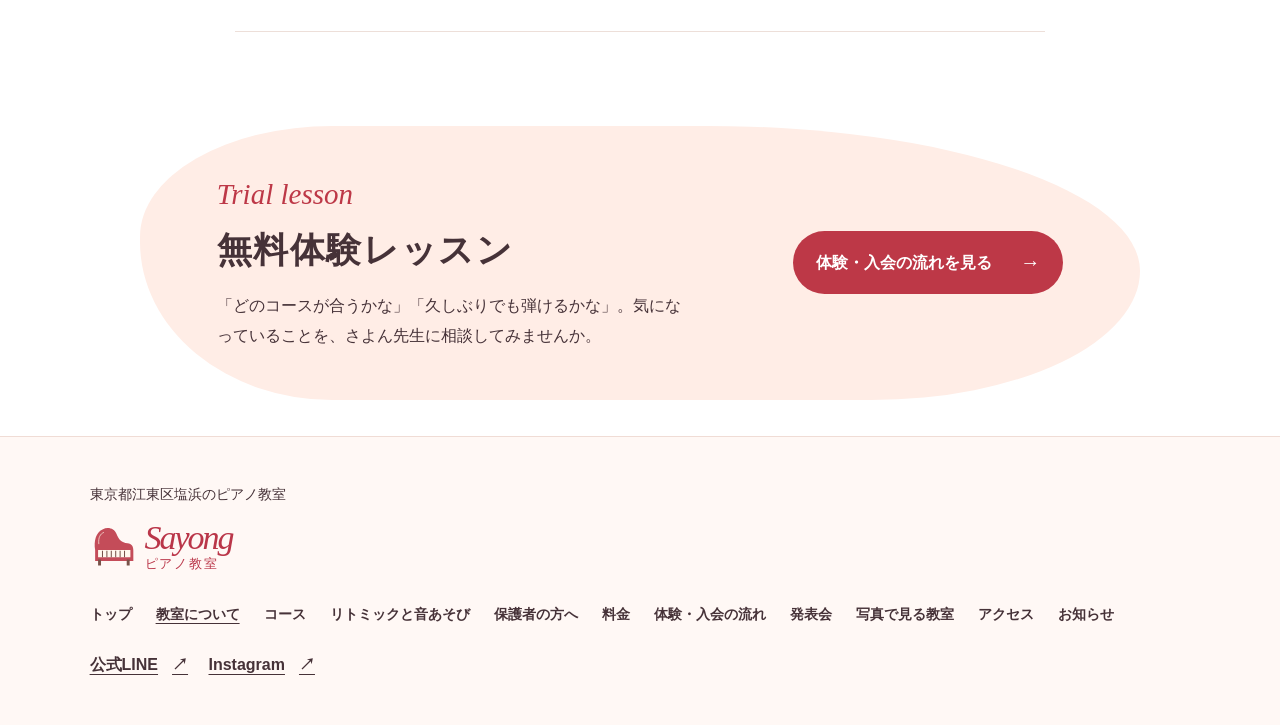
==== commit 9103bace: "Unify studio pages and introduce the teacher, journal and photo-led lesson guides" ====
--- a/about.html
+++ b/about.html
@@ -1,3 +1,3 @@
 <!DOCTYPE html>
 
-<html lang="ja"><head><meta charset="utf-8"/><meta content="width=device-width,initial-scale=1,viewport-fit=cover" name="viewport"/><title>教室について｜Sayongピアノ教室</title><link href="style.css" rel="stylesheet"/><meta content="noindex, nofollow" name="robots"/></head><body><div class="scrollpane"><header><a aria-label="Sayongピアノ教室 トップ" class="brand" href="index.html"><svg aria-hidden="true" viewBox="0 0 64 62"><path d="M7 34C5 22 8 10 17 6c8-4 16-1 19 6 3 8 7 12 15 13 6 1 8 4 8 10v14H7z" fill="#785249"></path><path d="M11 34h44v10H11z" fill="#fff8ed"></path><path d="M17 35v9m6-9v9m6-9v9m6-9v9m6-9v9m6-9v9" fill="none" stroke="#785249" stroke-width="1.4"></path><path d="M13 47v8m39-8v8" stroke="#785249" stroke-width="4"></path><path d="M12 26c-1-9 2-14 7-16" fill="none" stroke="#efd0c7" stroke-width="1.2"></path></svg><span><b>Sayong</b>ピアノ教室</span></a><nav aria-label="主なページ" class="desktop"><a aria-current="page" href="about.html">教室について</a><a href="course.html">コース</a><a href="price.html">料金</a><a href="parents.html">保護者の方へ</a><a href="gallery.html">写真</a><a href="access.html">アクセス</a><a href="news.html">お知らせ</a></nav><a class="button small" href="trial.html">無料体験<i aria-hidden="true">→</i></a><details><summary aria-label="メニュー">メニュー</summary><nav aria-label="全ページ"><a href="index.html">トップ</a><a aria-current="page" href="about.html">教室について</a><a href="course.html">コース</a><a href="rhythm.html">リトミックと音あそび</a><a href="parents.html">保護者の方へ</a><a href="price.html">料金</a><a href="trial.html">体験・入会の流れ</a><a href="recital.html">発表会</a><a href="gallery.html">写真で見る教室</a><a href="access.html">アクセス</a><a href="news.html">お知らせ</a></nav></details></header><main><div class="subhero about"><div><a href="index.html">トップ</a>　／　教室について<span class="en">About</span><h1>教室について・講師紹介</h1></div><div aria-hidden="true" class="subart"><svg aria-hidden="true" class="staff" fill="none" viewBox="0 0 680 240"><path d="M-30 60 C155 240 280 175 415 96 S620 34 730 75" stroke="#b78776" stroke-width="1"></path><path d="M-30 69 C155 249 280 184 415 105 S620 43 730 84" stroke="#b78776" stroke-width="1"></path><path d="M-30 78 C155 258 280 193 415 114 S620 52 730 93" stroke="#b78776" stroke-width="1"></path><path d="M-30 87 C155 267 280 202 415 123 S620 61 730 102" stroke="#b78776" stroke-width="1"></path><path d="M-30 96 C155 276 280 211 415 132 S620 70 730 111" stroke="#b78776" stroke-width="1"></path><g fill="#b78776"><ellipse cx="213" cy="178" rx="7" ry="4" transform="rotate(-18 213 178)"></ellipse><path d="M219 177v-30l13 5v4l-11-4v25z"></path></g></svg></div></div><article><section class="block"><h2>好きな気持ちを大切に</h2><p>子どものレッスンを数多く担当してきた講師さよんが、とくに力を入れているのは、初めての習い事としての音楽です。江東区塩浜で、幼児の音あそびから大人の個人レッスンまでご案内しています。</p><p>楽譜をもっと読めるようになりたい、好きだった曲をまた弾きたい。そんな思いに合わせて、ピアノ個人レッスンやソルフェージュを選べます。</p><a class="link" href="course.html">目的に合うコースを探す<i aria-hidden="true">→</i></a></section><section class="block teacher-profile" id="teacher"><div><h2>講師 さよん</h2><p>旅先でおいしいものを探すのが好きです。レッスン前にはブラックコーヒーを飲み、冬はお湯で手を温めています。</p><p>講師の経歴は準備中です。</p><a class="link" href="gallery.html#photo-1">演奏写真を開く <i aria-hidden="true">→</i></a></div><figure class="social-photo performance"><img alt="ピアノを演奏するさよん先生" loading="lazy" src="img/sayong-performance.webp"/><figcaption>講師紹介の投稿より</figcaption></figure></section><section class="block" id="first-lesson"><h2>「好き」を見つける最初の一歩</h2><p>いつも口ずさんでいる歌はありますか。音楽が流れると、足や手が自然に動きますか。入会前のカウンセリングでは、おうちでの様子や、親子で楽しみにしていることをお聞かせください。</p><a class="link" href="parents.html">初めて習い事を選ぶ保護者の方へ <i aria-hidden="true">→</i></a></section><section class="block"><h2>教室概要</h2><dl class="studio-facts"><div><dt>教室名</dt><dd>Sayongピアノ教室</dd></div><div><dt>代表者</dt><dd>金 紗永（キム サヨン）</dd></div><div><dt>所在地</dt><dd>東京都江東区塩浜2-13-7<br/><a href="access.html">教室へのアクセスを見る →</a></dd></div></dl></section></article><section class="trialband"><div><span class="en">Trial lesson</span><h2>無料体験レッスン</h2><p>「どのコースが合うかな」「久しぶりでも弾けるかな」。気になっていることを、さよん先生に相談してみませんか。</p></div><a class="button" href="trial.html">体験・入会の流れを見る<i aria-hidden="true">→</i></a></section></main><footer><p class="footer-place">東京都江東区塩浜のピアノ教室</p><a aria-label="Sayongピアノ教室 トップ" class="brand" href="index.html"><svg aria-hidden="true" viewBox="0 0 64 62"><path d="M7 34C5 22 8 10 17 6c8-4 16-1 19 6 3 8 7 12 15 13 6 1 8 4 8 10v14H7z" fill="#785249"></path><path d="M11 34h44v10H11z" fill="#fff8ed"></path><path d="M17 35v9m6-9v9m6-9v9m6-9v9m6-9v9m6-9v9" fill="none" stroke="#785249" stroke-width="1.4"></path><path d="M13 47v8m39-8v8" stroke="#785249" stroke-width="4"></path><path d="M12 26c-1-9 2-14 7-16" fill="none" stroke="#efd0c7" stroke-width="1.2"></path></svg><span><b>Sayong</b>ピアノ教室</span></a><nav aria-label="フッター"><a href="index.html">トップ</a><a aria-current="page" href="about.html">教室について</a><a href="course.html">コース</a><a href="rhythm.html">リトミックと音あそび</a><a href="parents.html">保護者の方へ</a><a href="price.html">料金</a><a href="trial.html">体験・入会の流れ</a><a href="recital.html">発表会</a><a href="gallery.html">写真で見る教室</a><a href="access.html">アクセス</a><a href="news.html">お知らせ</a></nav><div><a class="link" href="https://lin.ee/zmYNq9W">公式LINE<i aria-hidden="true">↗</i></a> <a class="link" href="https://www.instagram.com/sayong22piano/">Instagram<i aria-hidden="true">↗</i></a></div></footer></div><div class="dock"><a class="button" href="https://lin.ee/zmYNq9W">LINEで無料体験を予約<i aria-hidden="true">↗</i></a></div></body></html>+<html lang="ja"><head><meta charset="utf-8"/><meta content="width=device-width,initial-scale=1,viewport-fit=cover" name="viewport"/><title>教室について｜Sayongピアノ教室</title><link href="style.css" rel="stylesheet"/><meta content="noindex, nofollow" name="robots"/></head><body class="studio-site inside page-about"><div class="scrollpane"><header><a aria-label="Sayongピアノ教室 トップ" class="brand" href="index.html"><svg aria-hidden="true" viewBox="0 0 64 62"><path d="M7 34C5 22 8 10 17 6c8-4 16-1 19 6 3 8 7 12 15 13 6 1 8 4 8 10v14H7z" fill="#785249"></path><path d="M11 34h44v10H11z" fill="#fff8ed"></path><path d="M17 35v9m6-9v9m6-9v9m6-9v9m6-9v9m6-9v9" fill="none" stroke="#785249" stroke-width="1.4"></path><path d="M13 47v8m39-8v8" stroke="#785249" stroke-width="4"></path><path d="M12 26c-1-9 2-14 7-16" fill="none" stroke="#efd0c7" stroke-width="1.2"></path></svg><span><b>Sayong</b>ピアノ教室</span></a><nav aria-label="お問い合わせと見学" class="utility-nav"><a href="about.html#teacher">講師紹介</a><a href="parents.html#family-faq">よくあるご質問</a><a href="https://ameblo.jp/pianosayong/">教室ブログ ↗</a><a href="https://lin.ee/zmYNq9W">公式LINEでご相談 ↗</a></nav><nav aria-label="主なページ" class="desktop"><a aria-current="page" href="about.html">教室について</a><a href="course.html">コース</a><a href="price.html">料金</a><a href="parents.html">保護者の方へ</a><a href="gallery.html">写真</a><a href="access.html">アクセス</a><a href="news.html">お知らせ</a></nav><a class="button small" href="trial.html"><span>無料体験<br/>レッスン</span></a><details><summary aria-label="メニュー">メニュー</summary><nav aria-label="全ページ"><a href="index.html">トップ</a><a aria-current="page" href="about.html">教室について</a><a href="course.html">コース</a><a href="rhythm.html">リトミックと音あそび</a><a href="parents.html">保護者の方へ</a><a href="price.html">料金</a><a href="trial.html">体験・入会の流れ</a><a href="recital.html">発表会</a><a href="gallery.html">写真で見る教室</a><a href="access.html">アクセス</a><a href="news.html">お知らせ</a><a href="https://ameblo.jp/pianosayong/">教室ブログ ↗</a></nav></details></header><main><div class="subhero about"><div><a href="index.html">トップ</a>　／　教室について<span class="en">About</span><h1>教室について・講師紹介</h1></div><div aria-hidden="true" class="subart"><svg aria-hidden="true" class="staff" fill="none" viewBox="0 0 680 240"><path d="M-30 60 C155 240 280 175 415 96 S620 34 730 75" stroke="#b78776" stroke-width="1"></path><path d="M-30 69 C155 249 280 184 415 105 S620 43 730 84" stroke="#b78776" stroke-width="1"></path><path d="M-30 78 C155 258 280 193 415 114 S620 52 730 93" stroke="#b78776" stroke-width="1"></path><path d="M-30 87 C155 267 280 202 415 123 S620 61 730 102" stroke="#b78776" stroke-width="1"></path><path d="M-30 96 C155 276 280 211 415 132 S620 70 730 111" stroke="#b78776" stroke-width="1"></path><g fill="#b78776"><ellipse cx="213" cy="178" rx="7" ry="4" transform="rotate(-18 213 178)"></ellipse><path d="M219 177v-30l13 5v4l-11-4v25z"></path></g></svg></div></div><article><section class="block"><h2>好きな気持ちを大切に</h2><p>子どものレッスンを数多く担当してきた講師さよんが、とくに力を入れているのは、初めての習い事としての音楽です。江東区塩浜で、幼児の音あそびから大人の個人レッスンまでご案内しています。</p><p>楽譜をもっと読めるようになりたい、好きだった曲をまた弾きたい。そんな思いに合わせて、ピアノ個人レッスンやソルフェージュを選べます。</p><a class="link" href="course.html">目的に合うコースを探す<i aria-hidden="true">→</i></a></section><section class="block teacher-profile" id="teacher"><div><h2>講師 さよん</h2><p>旅先でおいしいものを探すのが好きです。レッスン前にはブラックコーヒーを飲み、冬はお湯で手を温めています。</p><p>講師の経歴は準備中です。</p><a class="link" href="gallery.html#photo-1">演奏写真を開く <i aria-hidden="true">→</i></a></div><figure class="social-photo performance"><img alt="ピアノを演奏するさよん先生" loading="lazy" src="img/sayong-performance.webp"/><figcaption>講師紹介の投稿より</figcaption></figure></section><section class="block" id="first-lesson"><h2>「好き」を見つける最初の一歩</h2><p>いつも口ずさんでいる歌はありますか。音楽が流れると、足や手が自然に動きますか。入会前のカウンセリングでは、おうちでの様子や、親子で楽しみにしていることをお聞かせください。</p><a class="link" href="parents.html">初めて習い事を選ぶ保護者の方へ <i aria-hidden="true">→</i></a></section><section class="block"><h2>教室概要</h2><dl class="studio-facts"><div><dt>教室名</dt><dd>Sayongピアノ教室</dd></div><div><dt>代表者</dt><dd>金 紗永（キム サヨン）</dd></div><div><dt>所在地</dt><dd>東京都江東区塩浜2-13-7<br/><a href="access.html">教室へのアクセスを見る →</a></dd></div></dl></section></article><section class="trialband"><div><span class="en">Trial lesson</span><h2>無料体験レッスン</h2><p>「どのコースが合うかな」「久しぶりでも弾けるかな」。気になっていることを、さよん先生に相談してみませんか。</p></div><a class="button" href="trial.html">体験・入会の流れを見る<i aria-hidden="true">→</i></a></section></main><footer><p class="footer-place">東京都江東区塩浜のピアノ教室</p><a aria-label="Sayongピアノ教室 トップ" class="brand" href="index.html"><svg aria-hidden="true" viewBox="0 0 64 62"><path d="M7 34C5 22 8 10 17 6c8-4 16-1 19 6 3 8 7 12 15 13 6 1 8 4 8 10v14H7z" fill="#785249"></path><path d="M11 34h44v10H11z" fill="#fff8ed"></path><path d="M17 35v9m6-9v9m6-9v9m6-9v9m6-9v9m6-9v9" fill="none" stroke="#785249" stroke-width="1.4"></path><path d="M13 47v8m39-8v8" stroke="#785249" stroke-width="4"></path><path d="M12 26c-1-9 2-14 7-16" fill="none" stroke="#efd0c7" stroke-width="1.2"></path></svg><span><b>Sayong</b>ピアノ教室</span></a><nav aria-label="フッター"><a href="index.html">トップ</a><a aria-current="page" href="about.html">教室について</a><a href="course.html">コース</a><a href="rhythm.html">リトミックと音あそび</a><a href="parents.html">保護者の方へ</a><a href="price.html">料金</a><a href="trial.html">体験・入会の流れ</a><a href="recital.html">発表会</a><a href="gallery.html">写真で見る教室</a><a href="access.html">アクセス</a><a href="news.html">お知らせ</a></nav><div><a class="link" href="https://lin.ee/zmYNq9W">公式LINE<i aria-hidden="true">↗</i></a> <a class="link" href="https://www.instagram.com/sayong22piano/">Instagram<i aria-hidden="true">↗</i></a></div></footer></div><div class="dock"><a class="button" href="https://lin.ee/zmYNq9W">LINEで無料体験を予約<i aria-hidden="true">↗</i></a></div></body></html>
--- a/style.css
+++ b/style.css
@@ -82,3 +82,171 @@
 .lesson-notes{margin:22px 0 10px;background:#f7f1ec;border-radius:18px;padding:4px 22px}.lesson-notes>div{padding:15px 0}.lesson-notes>div+div{border-top:1px solid var(--line)}.lesson-notes dt{font-weight:700;color:#763d50}.lesson-notes dd{margin:4px 0 0;max-width:38em}.block h3{font-size:19px;margin:24px 0 8px}.block blockquote{border-left:3px solid #c67e8f;background:#f9f0ee;padding:17px 20px;margin:10px 0 0;max-width:38em}
 .try-at-home{margin:22px 0 0;padding:20px;background:#f3f1e4;border-radius:18px}.try-at-home h3{margin:0}.try-at-home ol{padding:0;list-style:none}.try-at-home li{display:grid;grid-template-columns:4em 1fr;gap:12px;border-top:1px solid #d8cfbd;padding-top:12px}.try-at-home b{color:#724454}.block .keys-detail{max-width:490px}.keys-detail img{max-height:210px;object-fit:cover;object-position:center 34%}
 .studio-facts{margin:18px 0;max-width:38em}.studio-facts>div{display:grid;grid-template-columns:5em 1fr;gap:14px;padding:13px 0;border-bottom:1px solid var(--line)}.studio-facts dt{font-weight:700}.studio-facts dd{margin:0}
+
+/* Four successive studio features on the home page. */
+.school-features{background:#fffcf8;padding:70px max(6vw,calc((100vw - 1136px)/2)) 34px;scroll-margin:18px}
+.features-lead{text-align:center;margin-bottom:24px}.features-lead .en{margin-bottom:6px}.only-narrow{display:none}
+.feature-row{--wash:#f3d9dc;--accent:#90455c;display:grid;grid-template-columns:minmax(0,1.1fr) minmax(0,.95fr);align-items:center;gap:clamp(34px,7vw,104px);padding:52px 0;border-bottom:1px solid #e6dcd6;scroll-margin:18px}
+.feature-row:nth-of-type(even){grid-template-columns:minmax(0,.95fr) minmax(0,1.1fr)}.feature-row:nth-of-type(even) .feature-copy{grid-column:2;grid-row:1}.feature-row:nth-of-type(even) .feature-photo{grid-column:1;grid-row:1}
+.feature-row:last-child{border:0}.feature-label{display:flex;align-items:center;gap:14px;font-weight:bold;letter-spacing:.06em;color:var(--accent)}.feature-label span{font:italic clamp(44px,5vw,72px)/1 Georgia,serif;letter-spacing:-.06em}.feature-label::after{content:"";width:44px;height:1px;background:var(--accent)}
+.feature-copy h3{font:600 clamp(26px,2.75vw,39px)/1.55 var(--serif);letter-spacing:.04em;text-wrap:balance;margin:18px 0 14px}.feature-copy p{max-width:36em;margin:0 0 10px;font-size:16px;line-height:1.85}.feature-action{display:inline-flex;align-items:center;gap:24px;background:var(--wash);color:var(--ink);border-radius:99px;padding:10px 22px;text-decoration:none;font-weight:700;margin-top:12px}.feature-action:hover{text-decoration:underline}
+.feature-photo{margin:0}.photo-mat{position:relative;isolation:isolate;aspect-ratio:1.22;display:grid;place-items:center}.photo-mat::before{content:"";position:absolute;inset:3% 0 0 2%;border-radius:52% 48% 38% 62% / 55% 50% 50% 45%;background:var(--wash);transform:rotate(6deg);z-index:-1}
+.photo-mat img{width:94%;height:94%;min-height:0;object-fit:cover;border-radius:50% 43% 52% 38% / 46% 55% 42% 52%}
+.feature-photo figcaption{font-size:13px;color:#6f5d54;margin-top:13px;text-align:center}
+#personal-lesson{--wash:#dcecf0;--accent:#406674}#personal-lesson img{object-fit:contain;border-radius:0}#annual-recital{--wash:#f4e2c9;--accent:#85532d}#lesson-visit{--wash:#e5ebd5;--accent:#566440}
+#lesson-visit .photo-mat{aspect-ratio:1.45;background:repeating-linear-gradient(0deg,transparent 0 25px,#d9d5c9 26px,transparent 27px) center/91% 48% no-repeat}
+#lesson-visit .photo-mat::before{inset:6% 16%;transform:rotate(-6deg)}
+#lesson-visit .photo-mat img{width:min(45%,150px);height:auto;border-radius:13px;border:5px solid white;box-shadow:0 7px 18px #55413126;transform:rotate(-4deg)}
+.hero-links .feature-jump{font-size:14px;color:#6c5351;text-decoration:underline;text-underline-offset:4px}
+.home-trial .trial-actions{display:flex;flex-direction:column;align-items:center;gap:13px;flex-shrink:0}.home-trial .text-link{font-size:15px}
+@media(max-width:760px){.school-features{padding:40px 7% 12px}.features-lead{margin-bottom:4px}.feature-row,.feature-row:nth-of-type(even){grid-template-columns:1fr;gap:22px;padding:32px 0}.feature-row:nth-of-type(even) .feature-copy,.feature-row:nth-of-type(even) .feature-photo{grid-column:auto;grid-row:auto}.feature-copy h3{margin:8px 0 12px;font-size:26px}.feature-label span{font-size:43px}.feature-photo{width:min(90%,380px);margin-inline:auto}.photo-mat{aspect-ratio:1.6}.feature-action{padding:8px 17px}.feature-photo figcaption{margin-top:8px}.home-trial .trial-actions{margin-top:16px;align-items:flex-start}.home-trial .trial-actions .button{margin:0}}
+@media(max-width:430px){.only-narrow{display:inline}.hero-links .feature-jump{flex-basis:100%}}
+.feature-copy h3 span{display:inline-block}
+.home-trial-flow{list-style:none;display:flex;flex-wrap:wrap;gap:4px 9px;padding:0;margin:15px 0 0;color:#643b48;font-size:14px;font-weight:bold}.home-trial-flow li+li::before{content:"›";margin-right:9px}.home-trial p{max-width:34em}
+
+/* Sayong's warm, bright home palette and score composition. */
+.studio-site{--coral:#bd3847;--sun:#ffaf64;--warm-pink:#ed7184;--ink:#463238;--berry:var(--coral);--paper:#fffdfb}
+.studio-site header{background:#fff;border:0;padding:16px 4vw;z-index:4}
+.studio-site .brand{color:#ba3649}.studio-site .brand svg path:first-child{fill:#c44c59}
+.studio-site header .small,.studio-site .dock a{background:#c2394c;color:white}.studio-site header .small{text-align:center}
+.utility-nav{display:none}
+@media(min-width:1001px){.studio-site header{display:grid;grid-template-columns:minmax(145px,1fr) auto 94px;grid-template-rows:auto auto;align-items:center;gap:7px 26px;padding-block:15px}
+.studio-site header .brand{grid-column:1;grid-row:1/3;align-self:start;margin-top:10px}.utility-nav{grid-column:2;grid-row:1;display:flex;justify-content:flex-end;gap:23px;align-items:center}.utility-nav a{font-size:13px;font-weight:700;text-decoration:none}.utility-nav a:last-child{color:var(--coral);border-bottom:1px solid #e8acaa}
+.studio-site .desktop{grid-column:2;grid-row:2;background:#fff3ef;padding:10px 22px;border:0}.studio-site header .small{grid-column:3;grid-row:1/3;width:88px;height:88px;background:linear-gradient(150deg,#d04558,#bd3847);font-size:15px;letter-spacing:.07em}}
+.opening{overflow:hidden;background:#fff;position:relative}.opening-scene{max-width:1720px;margin:auto;position:relative;isolation:isolate;height:clamp(660px,52vw,810px)}
+.opening-scene::before{content:"";position:absolute;width:89%;height:140%;top:-45%;left:-43%;border-radius:50%;background:#fff3ed;z-index:-3}
+.opening-score{position:absolute;inset:0;width:100%;height:100%;z-index:-1;opacity:.66}
+.score-clef,.score-notes{position:absolute;z-index:-2;pointer-events:none;color:#f5dfdd;font-family:"Apple Symbols","Times New Roman",serif;line-height:1}
+.score-clef{font-size:clamp(210px,26vw,405px);left:4%;top:-10%;transform:rotate(-12deg)}
+.score-notes{font-size:clamp(180px,21vw,330px);right:2%;top:-5%;transform:rotate(16deg);color:#f9e9df}
+.opening-hands,.opening-player{position:absolute;margin:0}.opening-hands{width:45%;height:56%;top:0;left:30%;filter:drop-shadow(6px 7px 0 #ffd4bc)}
+.opening-hands img{width:100%;height:100%;display:block;object-fit:cover;object-position:50% 0%;clip-path:url(#hand-window)}
+.opening-player{width:31%;height:40%;right:3%;bottom:4%;transform:rotate(3deg);filter:drop-shadow(5px 6px 0 #ffd4d6)}.opening-player img{width:100%;height:100%;object-fit:contain}
+.opening-message{position:absolute;bottom:5%;left:7%;width:min(50%,650px);z-index:1}.opening-message .location{display:flex;align-items:center;gap:10px;color:#813a41;font-size:14px;font-weight:700;letter-spacing:.08em}.location::before{content:"";width:30px;height:3px;background:var(--warm-pink)}
+.opening-message h1{font:700 clamp(40px,3.7vw,58px)/1.48 var(--round);letter-spacing:.06em;margin:11px 0;color:#442f36}.opening-message h1 em{font-style:normal;color:#b63645}.opening-intro{font-size:16px;line-height:1.85}.opening-actions{display:flex;align-items:center;flex-wrap:wrap;gap:19px;margin-top:18px}
+.opening-actions a{font-size:15px;font-weight:700;text-decoration:none}.primary-lesson{display:inline-flex;gap:19px;align-items:center;padding:11px 21px;color:#fff;background:var(--coral);border-radius:30px}.primary-lesson:hover{background:#9c293b;color:#fff}.opening-actions a:last-child:hover{text-decoration:underline}
+.school-features{background:#fffdfb;padding-top:70px}.features-lead .en{color:var(--coral)}.feature-row{border:none;position:relative;grid-template-columns:minmax(0,1.13fr) minmax(0,1fr);max-width:1050px;margin-inline:auto;gap:clamp(48px,8vw,125px);padding:100px 0 45px}
+.feature-row:nth-of-type(even){grid-template-columns:minmax(0,1fr) minmax(0,1.13fr)}
+.feature-mark{position:absolute;left:50%;top:7px;transform:translateX(-50%) rotate(-4deg);white-space:nowrap;color:#cf5b66;font:italic clamp(44px,5vw,76px)/1.15 Georgia,serif;letter-spacing:-.035em}.feature-mark b{font-weight:400}
+.feature-row:nth-of-type(even) .feature-mark{transform:translateX(-50%) rotate(4deg)}
+.feature-row+.feature-row::before{content:"";position:absolute;top:-50px;left:42%;height:92px;width:14%;border-bottom:2px dotted #e4b6aa;transform:rotate(28deg);border-radius:36%}
+.feature-row:nth-of-type(odd)::before{transform:rotate(-28deg)}
+.feature-copy h3{font-size:clamp(29px,2.7vw,42px);line-height:1.5;margin-top:9px}.feature-label{font-size:15px;color:#973646}.feature-label::after{width:33px;background:#e78b7d}
+.feature-action{background:#ffcdba;color:#563130;border:1px solid #f8b9a4;padding:12px 24px;min-width:min(250px,100%);justify-content:space-between}
+.feature-photo{position:relative}.photo-mat{aspect-ratio:1.08}.photo-mat img{border-radius:50%}.photo-mat::before{inset:2% -2% 2% 1%;border-radius:50%;background:#ffcbbb;transform:rotate(-7deg)}
+#personal-lesson .photo-mat{background:#fce7da;border-radius:50%}#personal-lesson .photo-mat img{border-radius:50%;object-fit:cover;object-position:29% center;height:96%;width:96%}#personal-lesson .photo-mat::before{background:#ffc480}
+#annual-recital .photo-mat::before{background:#ffc0bc}#lesson-visit .photo-mat{aspect-ratio:1.1;border-radius:50%;background:radial-gradient(ellipse at 45% 45%,#fff5db,#ffdfa7)}#lesson-visit .photo-mat::before{background:#fff4db;inset:12%}
+#lesson-visit .photo-mat img{object-fit:contain;width:150px;height:150px}
+.vignette-note{position:absolute;right:0;top:0;z-index:1;font:italic 56px/1 Georgia,serif;color:#db7855;transform:rotate(12deg)}.feature-row:nth-of-type(even) .vignette-note{right:auto;left:0;color:#bd576c}
+.home-trial{background:#ffc9b7}.studio-home .cards a{background:#ffe2d7}.studio-home .cards a:nth-child(2){background:#ffebba}.studio-home .cards a:nth-child(3){background:#f9d9dd}
+@media(max-width:1000px) and (min-width:761px){.opening-message{width:59%}.opening-hands{left:31%;width:49%;height:50%}.opening-player{width:30%;bottom:7%}}
+@media(max-width:760px){.opening-scene{height:auto;min-height:0;padding:clamp(220px,55vw,346px) 7% 32px}.opening-message{position:relative;bottom:auto;left:auto;width:100%}.opening-message h1{font-size:clamp(32px,7.6vw,44px);margin:7px 0}.opening-message .location{font-size:13px}.opening-actions{margin-top:14px;gap:14px}
+.opening-hands{inset:0 auto auto 7%;width:56%;height:clamp(158px,41vw,246px)}.opening-player{inset:clamp(92px,23vw,145px) 3% auto auto;width:34%;height:clamp(103px,27vw,160px)}
+.opening-scene::before{width:150%;height:100%;left:-80%;top:-10%}.opening-score{height:clamp(220px,55vw,346px)}.score-clef{font-size:135px;top:0;left:-3%}.score-notes{font-size:95px;top:4px;right:2%}
+.school-features{padding-top:42px}.feature-row,.feature-row:nth-of-type(even){grid-template-columns:1fr;gap:16px;padding:61px 0 30px}.feature-mark{top:3px;left:0;transform:rotate(-3deg);font-size:40px}.feature-row:nth-of-type(even) .feature-mark{transform:rotate(-3deg)}.feature-row+.feature-row::before{display:none}.feature-copy h3{font-size:26px}.feature-photo{width:min(84%,335px)}.photo-mat,#lesson-visit .photo-mat{aspect-ratio:1.25}.vignette-note{font-size:36px}.feature-label{font-size:14px}.feature-action{padding:8px 18px}}
+
+/* The same white masthead follows the reader in either scroll container. */
+.studio-site { --paper:#fff; background:white; }
+.studio-site header {
+  position:sticky; top:0; z-index:10; background:white;
+  box-shadow:0 1px 0 #f1e3e0,0 4px 20px #58313408;
+}
+.studio-site .desktop { background:#fff9f7; }
+.studio-site header details nav { max-height:calc(100dvh - 144px); overflow:auto; background:white; }
+html,.scrollpane { scroll-padding-top:128px; }
+.studio-site footer { background:#fff8f5; border-top:1px solid #f0dcd5; }
+.studio-site header a[aria-current="page"]:not(.small) { color:#a33848; }
+.inside .subhero,.inside .album-lead {
+  background:linear-gradient(110deg,#fff 55%,#fff6f0); border-bottom:1px solid #f0ded9;
+}
+.inside .subhero .en,.inside .album-lead .en,.inside .en { color:var(--coral); }
+.inside .subhero .subart:before { background-color:#ffe2d7; }
+.inside .subhero .subart:after { content:"♪"; position:absolute; right:3%; top:14%; color:#c86767; font:italic 37px Georgia,serif; }
+.inside .trialband { background:#ffede6; }
+.inside .topics a { color:#763d43; background:#fff4ef; border:1px solid #f4dbd1; }
+.inside .block { border-color:#eddfd9; }
+.inside .block h2 { color:#4d3038; }
+.inside .lesson-notes,.inside .try-at-home,.inside blockquote { background:#fff6f1; }
+.inside th,.inside .steps li:before { background:#ffede4; color:#773b46; }
+.inside .block .link { color:#95364a; }
+.inside .album-grid .enlarge { background-color:#fff5ef; }
+
+.spread { padding:clamp(48px,6vw,92px) max(7vw,calc((100vw - 1110px)/2)); }
+.welcome { display:grid; grid-template-columns:minmax(0,.95fr) minmax(0,1.05fr); gap:7%; align-items:center; border-block:1px solid #f6e7e0; }
+.welcome figure { background:radial-gradient(ellipse at 50% 53%,#ffe9db 0 60%,transparent 61%); }
+.welcome img { width:100%; display:block; }
+.welcome .welcome-lead { margin:20px 0 13px; font:600 clamp(23px,2.3vw,33px)/1.65 var(--serif); color:#a13a4d; }
+.welcome .signature { margin:18px 0 8px; font-size:14px; }
+.welcome .signature strong { font:600 23px var(--serif); letter-spacing:.1em; }
+.welcome-links { display:flex; flex-wrap:wrap; align-items:center; gap:8px 18px; }
+.welcome-links .link { margin:4px 0; }
+.section-cap { display:flex; align-items:end; justify-content:space-between; flex-wrap:wrap; gap:10px 30px; margin-bottom:26px; }
+.spread .en { margin-bottom:2px; }
+.story-link { display:inline-block; font-weight:600; color:#983448; text-decoration:underline; text-underline-offset:.32em; }
+.social-photos { display:grid; grid-template-columns:repeat(3,minmax(0,1fr)); gap:clamp(12px,2.6vw,34px); }
+.social-photos a { text-decoration:none; }
+.social-photos img { width:100%; display:block; aspect-ratio:1.45; object-fit:cover; border-radius:34px 34px 34px 8px; }
+.social-photos a:nth-child(2) img { object-fit:contain; background:#fff1e8; }
+.social-photos span { display:flex; justify-content:space-between; align-items:center; padding:10px 2px; font-weight:bold; }
+.social-photos i,.journal-list i { color:var(--coral); }
+.journals { background:#fff9f5; border-block:1px solid #f5e5dd; }
+.journal-list { border-top:1px solid #e4cfc7; }
+.journal-list a { display:grid; grid-template-columns:5em minmax(0,.8fr) minmax(0,1.1fr) auto; align-items:center; gap:18px; padding:21px 0; text-decoration:none; border-bottom:1px solid #e4cfc7; }
+.journal-list small { color:#80565b; font:italic 17px Georgia,serif; }
+.journal-list strong { font:600 clamp(19px,2vw,26px)/1.5 var(--serif); }
+.journal-list a:hover strong,.social-photos a:hover span { text-decoration:underline; }
+
+.lesson-masthead { border-bottom:1px solid #f0ded9; background:linear-gradient(106deg,#fff 50%,#fff6f0); }
+.lesson-hero-inner { display:grid; grid-template-columns:minmax(0,1.05fr) minmax(0,.95fr); align-items:center; gap:6%; max-width:1230px; margin:auto; padding:30px 5% 44px; }
+.breadcrumb { color:#775d60; font-size:14px; }
+.lesson-hero-inner .en { margin:21px 0 0; font-size:clamp(30px,4vw,58px); }
+.lesson-hero-inner h1 { font-size:clamp(34px,3.8vw,53px); line-height:1.4; }
+.lesson-hero-inner p { margin-top:16px; max-width:31em; }
+.lesson-hero-inner .primary-lesson { margin-top:19px; font-weight:700; text-decoration:none; }
+.lesson-hero-inner figure { position:relative; }
+.lesson-hero-inner figure::after { content:"♫"; position:absolute; right:1%; top:-5%; font:italic 42px Georgia,serif; color:#d87a72; }
+.lesson-hero-inner img { width:100%; height:clamp(205px,23vw,300px); display:block; object-fit:cover; border-radius:48% 52% 44% 56% / 58% 44% 56% 42%; }
+.page-course .lesson-hero-inner img { object-position:50% 26%; box-shadow:6px 6px #ffe0d1; }
+.page-trial .lesson-hero-inner img { object-fit:contain; border-radius:0; background:radial-gradient(ellipse closest-side,#ffe7d6 87%,transparent 89%); }
+.page-course article,.page-trial article { max-width:1030px; }
+.lesson-detail { padding:20px clamp(16px,3vw,32px); margin:24px 0 10px; background:#fff6f1; border-left:3px solid #e89584; border-radius:0 20px 20px 0; }
+.block .lesson-detail h3,.lesson-story h3 { margin-top:0; }
+.lesson-detail .story-link,.lesson-story .story-link { margin-top:12px; }
+.lesson-story,.visit-intro { display:grid; grid-template-columns:minmax(0,.8fr) minmax(0,1.2fr); align-items:center; gap:5%; margin-top:20px; }
+.block .lesson-story figure,.block .visit-intro figure { margin:0; }
+.lesson-story figure img { object-fit:contain; background:#fff3e9; }
+.visit-intro { margin:0; grid-template-columns:1fr auto; }
+.visit-intro figure { padding:16px; text-align:center; background:#fff5ef; border-radius:23px; }
+.block .visit-intro img { width:130px; height:auto; }
+.visit-note { color:#684a4d; }
+.inside .steps li { padding-block:22px; }
+.inside .steps li:before { top:22px; }
+@media(max-width:1000px) {
+ .studio-site header { padding-block:9px; }
+ html,.scrollpane { scroll-padding-top:108px; }
+}
+@media(max-width:700px) {
+ html,.scrollpane { scroll-padding-top:82px; }
+ .studio-site header { min-height:64px; padding-inline:5%; }
+ .spread { padding:38px 6%; }
+ .welcome { grid-template-columns:1fr; gap:16px; }
+ .welcome figure { order:2; width:min(82%,300px); margin:auto; }
+ .welcome .welcome-lead { margin:14px 0 10px; }
+ .section-cap { margin-bottom:18px; }
+ .social-photos { gap:8px; }
+ .social-photos img { aspect-ratio:1; border-radius:18px 18px 18px 4px; }
+ .social-photos span { align-items:start; gap:2px; font-size:14px; line-height:1.5; }
+ .journal-list a { grid-template-columns:1fr auto; gap:4px 12px; padding:16px 0; }
+ .journal-list a>* { grid-column:1; }.journal-list i { grid-column:2; grid-row:1/4; }
+ .lesson-hero-inner { grid-template-columns:1fr; gap:16px; padding:16px 6% 22px; }
+ .lesson-hero-inner .en { margin:8px 0 0; }
+ .lesson-hero-inner h1 { font-size:32px; }
+ .lesson-hero-inner figure { width:min(90%,365px); margin:auto; }
+ .lesson-hero-inner img { height:160px; }
+ .lesson-hero-inner .primary-lesson { margin-top:13px; }
+ .lesson-story { grid-template-columns:1fr; gap:12px; }
+ .lesson-story figure { max-width:340px; }
+ .visit-intro { grid-template-columns:1fr; gap:14px; }
+ .visit-intro figure { justify-self:start; display:flex; gap:12px; align-items:center; padding:10px; }
+ .block .visit-intro img { width:70px; }
+}
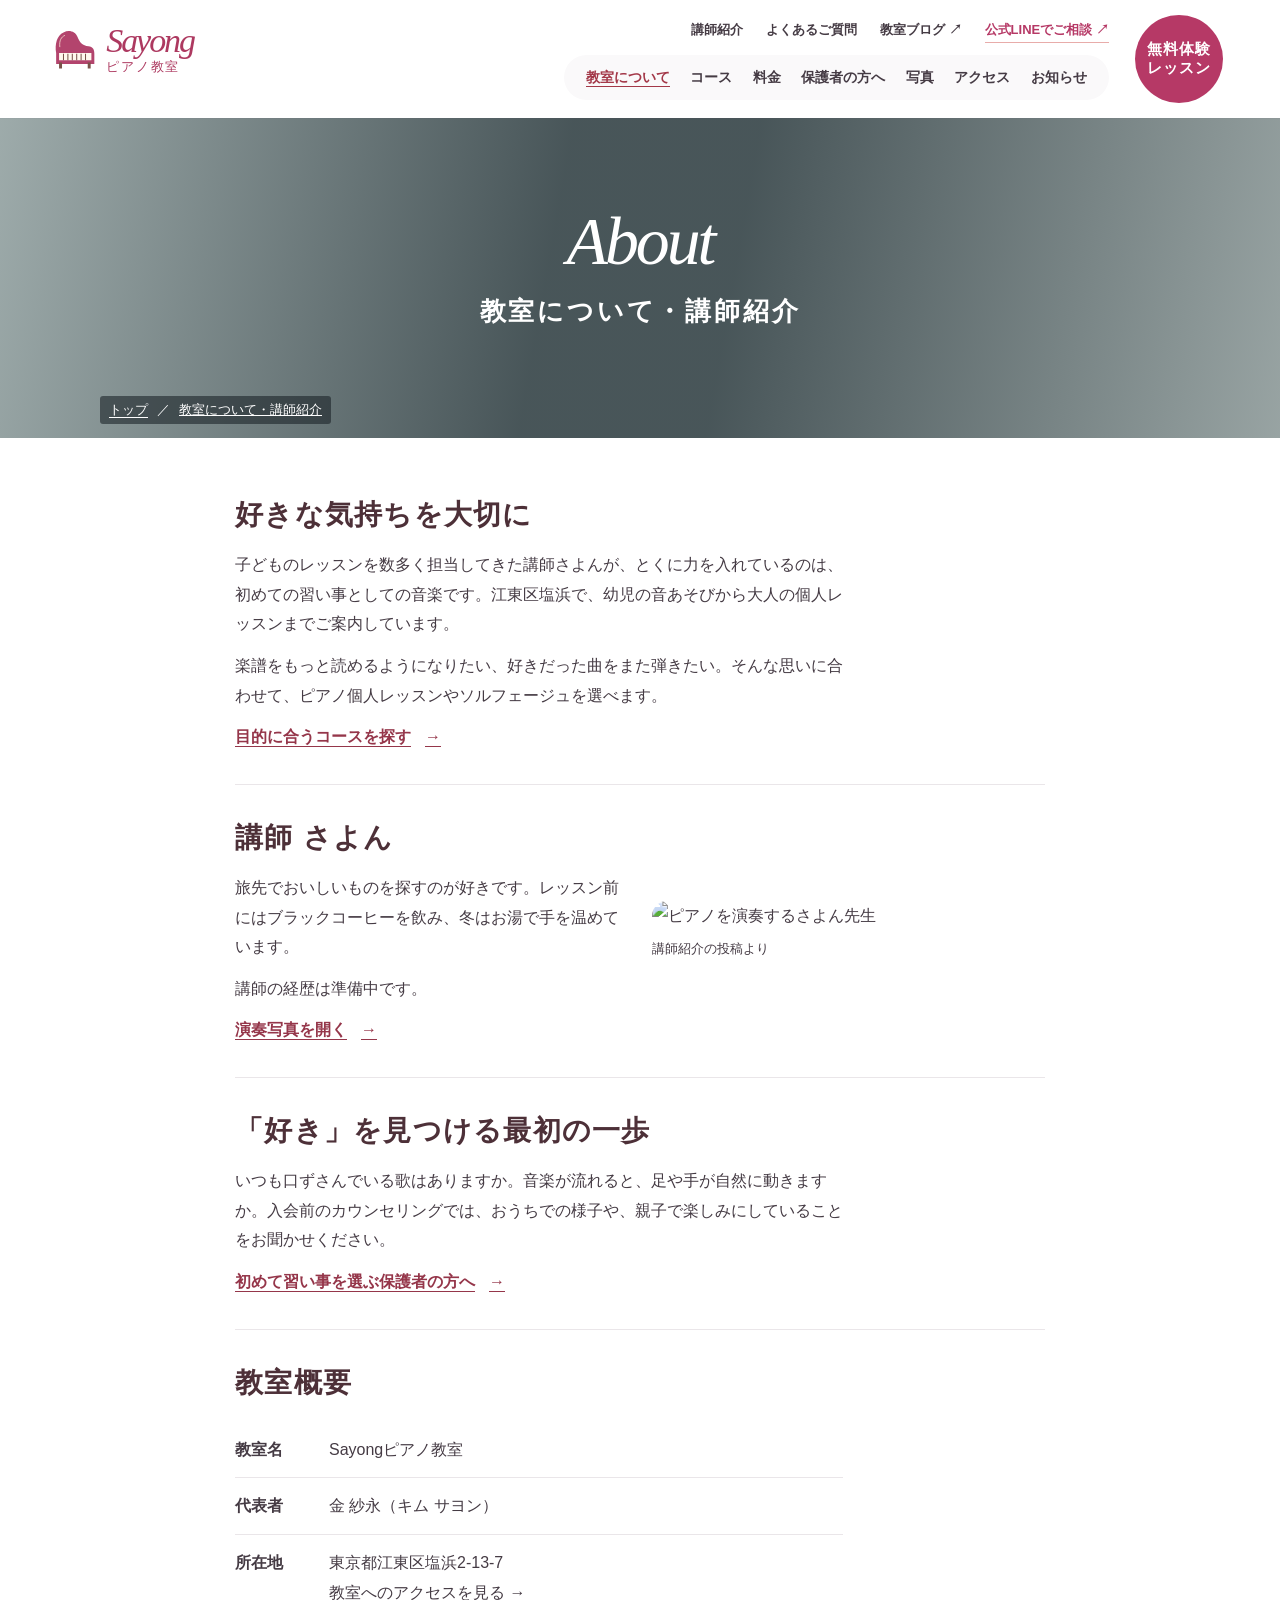
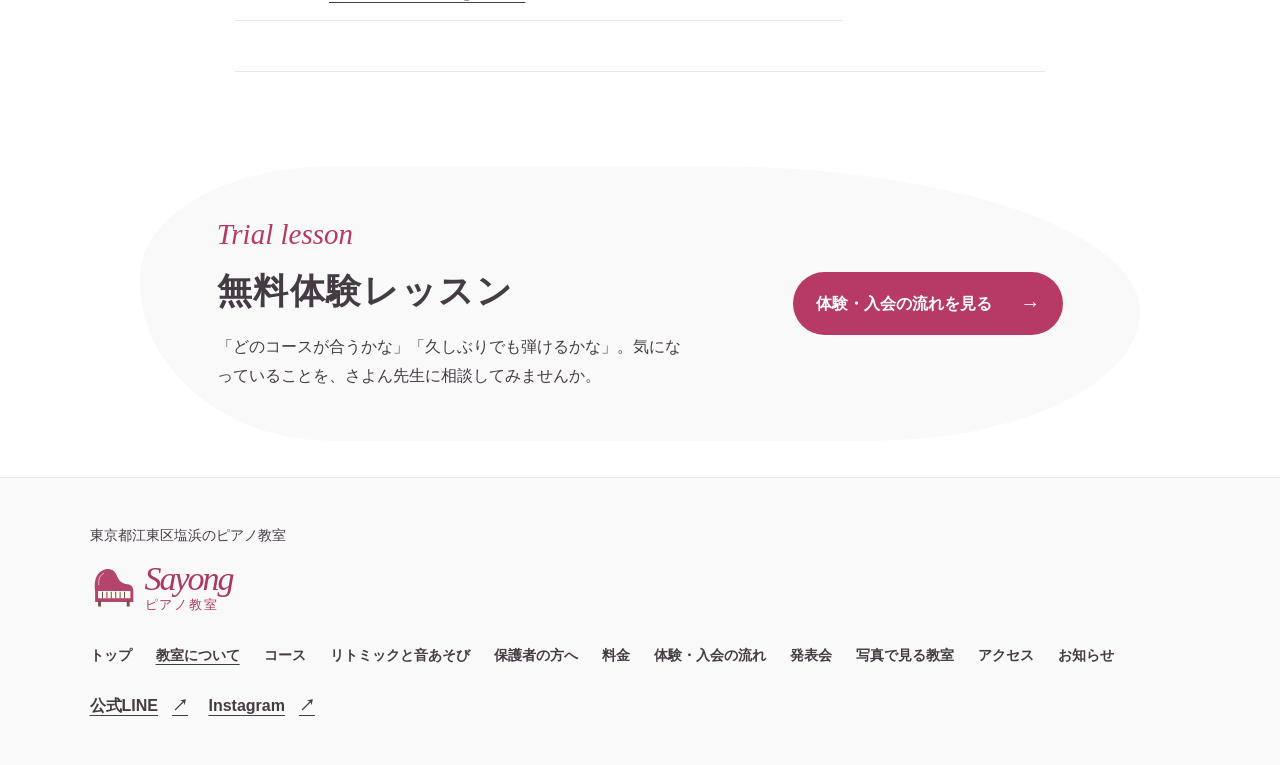
==== commit a1b7d61e: "Unify photo page headers and present lesson fees and student voices" ====
--- a/about.html
+++ b/about.html
@@ -1,3 +1,6 @@
 <!DOCTYPE html>
 
-<html lang="ja"><head><meta charset="utf-8"/><meta content="width=device-width,initial-scale=1,viewport-fit=cover" name="viewport"/><title>教室について｜Sayongピアノ教室</title><link href="style.css" rel="stylesheet"/><meta content="noindex, nofollow" name="robots"/></head><body class="studio-site inside page-about"><div class="scrollpane"><header><a aria-label="Sayongピアノ教室 トップ" class="brand" href="index.html"><svg aria-hidden="true" viewBox="0 0 64 62"><path d="M7 34C5 22 8 10 17 6c8-4 16-1 19 6 3 8 7 12 15 13 6 1 8 4 8 10v14H7z" fill="#785249"></path><path d="M11 34h44v10H11z" fill="#fff8ed"></path><path d="M17 35v9m6-9v9m6-9v9m6-9v9m6-9v9m6-9v9" fill="none" stroke="#785249" stroke-width="1.4"></path><path d="M13 47v8m39-8v8" stroke="#785249" stroke-width="4"></path><path d="M12 26c-1-9 2-14 7-16" fill="none" stroke="#efd0c7" stroke-width="1.2"></path></svg><span><b>Sayong</b>ピアノ教室</span></a><nav aria-label="お問い合わせと見学" class="utility-nav"><a href="about.html#teacher">講師紹介</a><a href="parents.html#family-faq">よくあるご質問</a><a href="https://ameblo.jp/pianosayong/">教室ブログ ↗</a><a href="https://lin.ee/zmYNq9W">公式LINEでご相談 ↗</a></nav><nav aria-label="主なページ" class="desktop"><a aria-current="page" href="about.html">教室について</a><a href="course.html">コース</a><a href="price.html">料金</a><a href="parents.html">保護者の方へ</a><a href="gallery.html">写真</a><a href="access.html">アクセス</a><a href="news.html">お知らせ</a></nav><a class="button small" href="trial.html"><span>無料体験<br/>レッスン</span></a><details><summary aria-label="メニュー">メニュー</summary><nav aria-label="全ページ"><a href="index.html">トップ</a><a aria-current="page" href="about.html">教室について</a><a href="course.html">コース</a><a href="rhythm.html">リトミックと音あそび</a><a href="parents.html">保護者の方へ</a><a href="price.html">料金</a><a href="trial.html">体験・入会の流れ</a><a href="recital.html">発表会</a><a href="gallery.html">写真で見る教室</a><a href="access.html">アクセス</a><a href="news.html">お知らせ</a><a href="https://ameblo.jp/pianosayong/">教室ブログ ↗</a></nav></details></header><main><div class="subhero about"><div><a href="index.html">トップ</a>　／　教室について<span class="en">About</span><h1>教室について・講師紹介</h1></div><div aria-hidden="true" class="subart"><svg aria-hidden="true" class="staff" fill="none" viewBox="0 0 680 240"><path d="M-30 60 C155 240 280 175 415 96 S620 34 730 75" stroke="#b78776" stroke-width="1"></path><path d="M-30 69 C155 249 280 184 415 105 S620 43 730 84" stroke="#b78776" stroke-width="1"></path><path d="M-30 78 C155 258 280 193 415 114 S620 52 730 93" stroke="#b78776" stroke-width="1"></path><path d="M-30 87 C155 267 280 202 415 123 S620 61 730 102" stroke="#b78776" stroke-width="1"></path><path d="M-30 96 C155 276 280 211 415 132 S620 70 730 111" stroke="#b78776" stroke-width="1"></path><g fill="#b78776"><ellipse cx="213" cy="178" rx="7" ry="4" transform="rotate(-18 213 178)"></ellipse><path d="M219 177v-30l13 5v4l-11-4v25z"></path></g></svg></div></div><article><section class="block"><h2>好きな気持ちを大切に</h2><p>子どものレッスンを数多く担当してきた講師さよんが、とくに力を入れているのは、初めての習い事としての音楽です。江東区塩浜で、幼児の音あそびから大人の個人レッスンまでご案内しています。</p><p>楽譜をもっと読めるようになりたい、好きだった曲をまた弾きたい。そんな思いに合わせて、ピアノ個人レッスンやソルフェージュを選べます。</p><a class="link" href="course.html">目的に合うコースを探す<i aria-hidden="true">→</i></a></section><section class="block teacher-profile" id="teacher"><div><h2>講師 さよん</h2><p>旅先でおいしいものを探すのが好きです。レッスン前にはブラックコーヒーを飲み、冬はお湯で手を温めています。</p><p>講師の経歴は準備中です。</p><a class="link" href="gallery.html#photo-1">演奏写真を開く <i aria-hidden="true">→</i></a></div><figure class="social-photo performance"><img alt="ピアノを演奏するさよん先生" loading="lazy" src="img/sayong-performance.webp"/><figcaption>講師紹介の投稿より</figcaption></figure></section><section class="block" id="first-lesson"><h2>「好き」を見つける最初の一歩</h2><p>いつも口ずさんでいる歌はありますか。音楽が流れると、足や手が自然に動きますか。入会前のカウンセリングでは、おうちでの様子や、親子で楽しみにしていることをお聞かせください。</p><a class="link" href="parents.html">初めて習い事を選ぶ保護者の方へ <i aria-hidden="true">→</i></a></section><section class="block"><h2>教室概要</h2><dl class="studio-facts"><div><dt>教室名</dt><dd>Sayongピアノ教室</dd></div><div><dt>代表者</dt><dd>金 紗永（キム サヨン）</dd></div><div><dt>所在地</dt><dd>東京都江東区塩浜2-13-7<br/><a href="access.html">教室へのアクセスを見る →</a></dd></div></dl></section></article><section class="trialband"><div><span class="en">Trial lesson</span><h2>無料体験レッスン</h2><p>「どのコースが合うかな」「久しぶりでも弾けるかな」。気になっていることを、さよん先生に相談してみませんか。</p></div><a class="button" href="trial.html">体験・入会の流れを見る<i aria-hidden="true">→</i></a></section></main><footer><p class="footer-place">東京都江東区塩浜のピアノ教室</p><a aria-label="Sayongピアノ教室 トップ" class="brand" href="index.html"><svg aria-hidden="true" viewBox="0 0 64 62"><path d="M7 34C5 22 8 10 17 6c8-4 16-1 19 6 3 8 7 12 15 13 6 1 8 4 8 10v14H7z" fill="#785249"></path><path d="M11 34h44v10H11z" fill="#fff8ed"></path><path d="M17 35v9m6-9v9m6-9v9m6-9v9m6-9v9m6-9v9" fill="none" stroke="#785249" stroke-width="1.4"></path><path d="M13 47v8m39-8v8" stroke="#785249" stroke-width="4"></path><path d="M12 26c-1-9 2-14 7-16" fill="none" stroke="#efd0c7" stroke-width="1.2"></path></svg><span><b>Sayong</b>ピアノ教室</span></a><nav aria-label="フッター"><a href="index.html">トップ</a><a aria-current="page" href="about.html">教室について</a><a href="course.html">コース</a><a href="rhythm.html">リトミックと音あそび</a><a href="parents.html">保護者の方へ</a><a href="price.html">料金</a><a href="trial.html">体験・入会の流れ</a><a href="recital.html">発表会</a><a href="gallery.html">写真で見る教室</a><a href="access.html">アクセス</a><a href="news.html">お知らせ</a></nav><div><a class="link" href="https://lin.ee/zmYNq9W">公式LINE<i aria-hidden="true">↗</i></a> <a class="link" href="https://www.instagram.com/sayong22piano/">Instagram<i aria-hidden="true">↗</i></a></div></footer></div><div class="dock"><a class="button" href="https://lin.ee/zmYNq9W">LINEで無料体験を予約<i aria-hidden="true">↗</i></a></div></body></html>+<html lang="ja"><head><meta charset="utf-8"/><meta content="width=device-width,initial-scale=1,viewport-fit=cover" name="viewport"/><title>教室について｜Sayongピアノ教室</title><link href="style.css" rel="stylesheet"/><meta content="noindex, nofollow" name="robots"/></head><body class="studio-site inside page-about"><div class="scrollpane"><header><a aria-label="Sayongピアノ教室 トップ" class="brand" href="index.html"><svg aria-hidden="true" viewBox="0 0 64 62"><path d="M7 34C5 22 8 10 17 6c8-4 16-1 19 6 3 8 7 12 15 13 6 1 8 4 8 10v14H7z" fill="#785249"></path><path d="M11 34h44v10H11z" fill="#fff8ed"></path><path d="M17 35v9m6-9v9m6-9v9m6-9v9m6-9v9m6-9v9" fill="none" stroke="#785249" stroke-width="1.4"></path><path d="M13 47v8m39-8v8" stroke="#785249" stroke-width="4"></path><path d="M12 26c-1-9 2-14 7-16" fill="none" stroke="#efd0c7" stroke-width="1.2"></path></svg><span><b>Sayong</b>ピアノ教室</span></a><nav aria-label="お問い合わせと見学" class="utility-nav"><a href="about.html#teacher">講師紹介</a><a href="parents.html#family-faq">よくあるご質問</a><a href="https://ameblo.jp/pianosayong/">教室ブログ ↗</a><a href="https://lin.ee/zmYNq9W">公式LINEでご相談 ↗</a></nav><nav aria-label="主なページ" class="desktop"><a aria-current="page" href="about.html">教室について</a><a href="course.html">コース</a><a href="price.html">料金</a><a href="parents.html">保護者の方へ</a><a href="gallery.html">写真</a><a href="access.html">アクセス</a><a href="news.html">お知らせ</a></nav><a class="button small" href="trial.html"><span>無料体験<br/>レッスン</span></a><details><summary aria-label="メニュー">メニュー</summary><nav aria-label="全ページ"><a href="index.html">トップ</a><a aria-current="page" href="about.html">教室について</a><a href="course.html">コース</a><a href="rhythm.html">リトミックと音あそび</a><a href="parents.html">保護者の方へ</a><a href="price.html">料金</a><a href="trial.html">体験・入会の流れ</a><a href="recital.html">発表会</a><a href="gallery.html">写真で見る教室</a><a href="access.html">アクセス</a><a href="news.html">お知らせ</a><a href="https://ameblo.jp/pianosayong/">教室ブログ ↗</a></nav></details></header><main><section class="page-banner" aria-labelledby="page-title">
+  <div class="banner-heading"><span lang="en">About</span><h1 id="page-title">教室について・講師紹介</h1></div>
+  <nav class="banner-trail" aria-label="パンくず"><a href="index.html">トップ</a><span aria-hidden="true">／</span><span aria-current="page">教室について・講師紹介</span></nav>
+</section><article><section class="block"><h2>好きな気持ちを大切に</h2><p>子どものレッスンを数多く担当してきた講師さよんが、とくに力を入れているのは、初めての習い事としての音楽です。江東区塩浜で、幼児の音あそびから大人の個人レッスンまでご案内しています。</p><p>楽譜をもっと読めるようになりたい、好きだった曲をまた弾きたい。そんな思いに合わせて、ピアノ個人レッスンやソルフェージュを選べます。</p><a class="link" href="course.html">目的に合うコースを探す<i aria-hidden="true">→</i></a></section><section class="block teacher-profile" id="teacher"><div><h2>講師 さよん</h2><p>旅先でおいしいものを探すのが好きです。レッスン前にはブラックコーヒーを飲み、冬はお湯で手を温めています。</p><p>講師の経歴は準備中です。</p><a class="link" href="gallery.html#photo-1">演奏写真を開く <i aria-hidden="true">→</i></a></div><figure class="social-photo performance"><img alt="ピアノを演奏するさよん先生" loading="lazy" src="img/sayong-performance.webp"/><figcaption>講師紹介の投稿より</figcaption></figure></section><section class="block" id="first-lesson"><h2>「好き」を見つける最初の一歩</h2><p>いつも口ずさんでいる歌はありますか。音楽が流れると、足や手が自然に動きますか。入会前のカウンセリングでは、おうちでの様子や、親子で楽しみにしていることをお聞かせください。</p><a class="link" href="parents.html">初めて習い事を選ぶ保護者の方へ <i aria-hidden="true">→</i></a></section><section class="block"><h2>教室概要</h2><dl class="studio-facts"><div><dt>教室名</dt><dd>Sayongピアノ教室</dd></div><div><dt>代表者</dt><dd>金 紗永（キム サヨン）</dd></div><div><dt>所在地</dt><dd>東京都江東区塩浜2-13-7<br/><a href="access.html">教室へのアクセスを見る →</a></dd></div></dl></section></article><section class="trialband"><div><span class="en">Trial lesson</span><h2>無料体験レッスン</h2><p>「どのコースが合うかな」「久しぶりでも弾けるかな」。気になっていることを、さよん先生に相談してみませんか。</p></div><a class="button" href="trial.html">体験・入会の流れを見る<i aria-hidden="true">→</i></a></section></main><footer><p class="footer-place">東京都江東区塩浜のピアノ教室</p><a aria-label="Sayongピアノ教室 トップ" class="brand" href="index.html"><svg aria-hidden="true" viewBox="0 0 64 62"><path d="M7 34C5 22 8 10 17 6c8-4 16-1 19 6 3 8 7 12 15 13 6 1 8 4 8 10v14H7z" fill="#785249"></path><path d="M11 34h44v10H11z" fill="#fff8ed"></path><path d="M17 35v9m6-9v9m6-9v9m6-9v9m6-9v9m6-9v9" fill="none" stroke="#785249" stroke-width="1.4"></path><path d="M13 47v8m39-8v8" stroke="#785249" stroke-width="4"></path><path d="M12 26c-1-9 2-14 7-16" fill="none" stroke="#efd0c7" stroke-width="1.2"></path></svg><span><b>Sayong</b>ピアノ教室</span></a><nav aria-label="フッター"><a href="index.html">トップ</a><a aria-current="page" href="about.html">教室について</a><a href="course.html">コース</a><a href="rhythm.html">リトミックと音あそび</a><a href="parents.html">保護者の方へ</a><a href="price.html">料金</a><a href="trial.html">体験・入会の流れ</a><a href="recital.html">発表会</a><a href="gallery.html">写真で見る教室</a><a href="access.html">アクセス</a><a href="news.html">お知らせ</a></nav><div><a class="link" href="https://lin.ee/zmYNq9W">公式LINE<i aria-hidden="true">↗</i></a> <a class="link" href="https://www.instagram.com/sayong22piano/">Instagram<i aria-hidden="true">↗</i></a></div></footer></div><div class="dock"><a class="button" href="https://lin.ee/zmYNq9W">LINEで無料体験を予約<i aria-hidden="true">↗</i></a></div></body></html>
--- a/style.css
+++ b/style.css
@@ -54,7 +54,7 @@
 .notice,.home-album,.album-lead,.album-grid{padding-inline:max(7vw,calc((100vw - 1150px)/2))}
 .notice{background:#fff;border-block:1px solid var(--line);display:flex;align-items:baseline;gap:30px;padding-block:19px}
 .notice h2{font:700 16px/1.6 var(--round);white-space:nowrap}
-.notice a{text-decoration:none;font-size:16px}.notice a:last-child{margin-left:auto;font-size:14px}.notice span{background:#f7e7e9;color:#803c54;font-size:13px;padding:4px 10px;border-radius:20px;margin-right:10px}
+.notice a{text-decoration:none;font-size:16px}.notice a:last-child{margin-left:auto;font-size:14px}.notice span{background:var(--key-shadow);color:#803c54;font-size:13px;padding:4px 10px;border-radius:20px;margin-right:10px}
 .notice i{color:var(--berry)}.notice a:hover,.album-pair a:hover span{text-decoration:underline}
 .home-album{background:#f4ece7;display:grid;grid-template-columns:1fr 1.8fr;align-items:center;gap:5vw;padding-block:64px}
 .album-text p,.album-lead p{margin-top:15px}.album-pair{display:grid;grid-template-columns:1.2fr 1fr;align-items:center;gap:18px}
@@ -66,7 +66,7 @@
 .album-entry{scroll-margin:20px}.album-entry h2{font-size:clamp(22px,2vw,30px);margin-top:17px}.album-entry p{margin-top:8px;max-width:36em}
 .enlarge{position:relative;display:grid;place-items:center;aspect-ratio:1.65;background:#f6efea;border-radius:22px;overflow:hidden}
 .enlarge img{width:100%;height:100%;object-fit:cover;min-height:0}.album-entry:first-child .enlarge img{object-fit:contain;padding:12px}
-.album-entry:last-child .enlarge{background:#edece4}.album-entry:last-child .enlarge img{width:min(55%,150px);height:auto;border-radius:8px}
+.album-entry:last-child .enlarge{background:var(--key-shadow)}.album-entry:last-child .enlarge img{width:min(55%,150px);height:auto;border-radius:8px}
 .enlarge span{position:absolute;right:12px;bottom:12px;background:#fff;color:#613f43;border-radius:50%;width:36px;text-align:center;font-size:24px;line-height:36px}
 #viewer{width:min(820px,94vw);max-height:92dvh;overflow:auto;border:0;border-radius:20px;padding:18px;background:#fffdfb;color:var(--ink)}
 #viewer::backdrop{background:rgba(43,32,31,.8)}.viewer-head,.viewer-foot{display:flex;align-items:center;justify-content:space-between;gap:10px}.viewer-image{display:block;width:auto;max-width:100%;height:auto;max-height:62dvh;margin:16px auto;object-fit:contain}
@@ -94,9 +94,9 @@
 .photo-mat img{width:94%;height:94%;min-height:0;object-fit:cover;border-radius:50% 43% 52% 38% / 46% 55% 42% 52%}
 .feature-photo figcaption{font-size:13px;color:#6f5d54;margin-top:13px;text-align:center}
 #personal-lesson{--wash:#dcecf0;--accent:#406674}#personal-lesson img{object-fit:contain;border-radius:0}#annual-recital{--wash:#f4e2c9;--accent:#85532d}#lesson-visit{--wash:#e5ebd5;--accent:#566440}
-#lesson-visit .photo-mat{aspect-ratio:1.45;background:repeating-linear-gradient(0deg,transparent 0 25px,#d9d5c9 26px,transparent 27px) center/91% 48% no-repeat}
-#lesson-visit .photo-mat::before{inset:6% 16%;transform:rotate(-6deg)}
-#lesson-visit .photo-mat img{width:min(45%,150px);height:auto;border-radius:13px;border:5px solid white;box-shadow:0 7px 18px #55413126;transform:rotate(-4deg)}
+
+
+
 .hero-links .feature-jump{font-size:14px;color:#6c5351;text-decoration:underline;text-underline-offset:4px}
 .home-trial .trial-actions{display:flex;flex-direction:column;align-items:center;gap:13px;flex-shrink:0}.home-trial .text-link{font-size:15px}
 @media(max-width:760px){.school-features{padding:40px 7% 12px}.features-lead{margin-bottom:4px}.feature-row,.feature-row:nth-of-type(even){grid-template-columns:1fr;gap:22px;padding:32px 0}.feature-row:nth-of-type(even) .feature-copy,.feature-row:nth-of-type(even) .feature-photo{grid-column:auto;grid-row:auto}.feature-copy h3{margin:8px 0 12px;font-size:26px}.feature-label span{font-size:43px}.feature-photo{width:min(90%,380px);margin-inline:auto}.photo-mat{aspect-ratio:1.6}.feature-action{padding:8px 17px}.feature-photo figcaption{margin-top:8px}.home-trial .trial-actions{margin-top:16px;align-items:flex-start}.home-trial .trial-actions .button{margin:0}}
@@ -105,48 +105,56 @@
 .home-trial-flow{list-style:none;display:flex;flex-wrap:wrap;gap:4px 9px;padding:0;margin:15px 0 0;color:#643b48;font-size:14px;font-weight:bold}.home-trial-flow li+li::before{content:"›";margin-right:9px}.home-trial p{max-width:34em}
 
 /* Sayong's warm, bright home palette and score composition. */
-.studio-site{--coral:#bd3847;--sun:#ffaf64;--warm-pink:#ed7184;--ink:#463238;--berry:var(--coral);--paper:#fffdfb}
+.studio-site{--coral:#b63966;--sun:#ebc6b2;--warm-pink:#d990a7;--ink:#453b44;--berry:var(--coral);--paper:#fffdfb}
 .studio-site header{background:#fff;border:0;padding:16px 4vw;z-index:4}
-.studio-site .brand{color:#ba3649}.studio-site .brand svg path:first-child{fill:#c44c59}
-.studio-site header .small,.studio-site .dock a{background:#c2394c;color:white}.studio-site header .small{text-align:center}
+.studio-site .brand{color:#ad3960}.studio-site .brand svg path:first-child{fill:#b3446d}
+.studio-site header .small,.studio-site .dock a{background:#b63966;color:white}.studio-site header .small{text-align:center}
 .utility-nav{display:none}
 @media(min-width:1001px){.studio-site header{display:grid;grid-template-columns:minmax(145px,1fr) auto 94px;grid-template-rows:auto auto;align-items:center;gap:7px 26px;padding-block:15px}
 .studio-site header .brand{grid-column:1;grid-row:1/3;align-self:start;margin-top:10px}.utility-nav{grid-column:2;grid-row:1;display:flex;justify-content:flex-end;gap:23px;align-items:center}.utility-nav a{font-size:13px;font-weight:700;text-decoration:none}.utility-nav a:last-child{color:var(--coral);border-bottom:1px solid #e8acaa}
-.studio-site .desktop{grid-column:2;grid-row:2;background:#fff3ef;padding:10px 22px;border:0}.studio-site header .small{grid-column:3;grid-row:1/3;width:88px;height:88px;background:linear-gradient(150deg,#d04558,#bd3847);font-size:15px;letter-spacing:.07em}}
-.opening{overflow:hidden;background:#fff;position:relative}.opening-scene{max-width:1720px;margin:auto;position:relative;isolation:isolate;height:clamp(660px,52vw,810px)}
-.opening-scene::before{content:"";position:absolute;width:89%;height:140%;top:-45%;left:-43%;border-radius:50%;background:#fff3ed;z-index:-3}
-.opening-score{position:absolute;inset:0;width:100%;height:100%;z-index:-1;opacity:.66}
-.score-clef,.score-notes{position:absolute;z-index:-2;pointer-events:none;color:#f5dfdd;font-family:"Apple Symbols","Times New Roman",serif;line-height:1}
-.score-clef{font-size:clamp(210px,26vw,405px);left:4%;top:-10%;transform:rotate(-12deg)}
-.score-notes{font-size:clamp(180px,21vw,330px);right:2%;top:-5%;transform:rotate(16deg);color:#f9e9df}
-.opening-hands,.opening-player{position:absolute;margin:0}.opening-hands{width:45%;height:56%;top:0;left:30%;filter:drop-shadow(6px 7px 0 #ffd4bc)}
+.studio-site .desktop{grid-column:2;grid-row:2;background:#fff3ef;padding:10px 22px;border:0}.studio-site header .small{grid-column:3;grid-row:1/3;width:88px;height:88px;background:#b63966;font-size:15px;letter-spacing:.07em}}
+.opening{overflow:hidden;background:var(--mist);position:relative}.opening-scene{max-width:1720px;margin:auto;position:relative;isolation:isolate;height:clamp(660px,52vw,810px)}
+.opening-scene::before{content:"";position:absolute;width:87%;height:165%;top:-49%;left:43%;border-radius:49% 0 0 56%;background:#fff;z-index:-3}
+.opening-score{position:absolute;inset:0;width:100%;height:100%;z-index:-1;opacity:.72}
+.score-clef,.score-notes{position:absolute;z-index:-2;pointer-events:none;color:rgb(103 81 99 / 5.2%);font-family:"Apple Symbols","Times New Roman",serif;line-height:1}
+.score-clef{font-size:clamp(310px,41vw,620px);left:1%;top:-19%;transform:rotate(-12deg)}
+.score-notes{font-size:clamp(220px,28vw,435px);right:0;top:-5%;transform:rotate(16deg);color:rgb(103 81 99 / 6%)}
+.opening-hands,.opening-player{position:absolute;margin:0}.opening-hands{width:45%;height:56%;top:0;left:30%}
 .opening-hands img{width:100%;height:100%;display:block;object-fit:cover;object-position:50% 0%;clip-path:url(#hand-window)}
-.opening-player{width:31%;height:40%;right:3%;bottom:4%;transform:rotate(3deg);filter:drop-shadow(5px 6px 0 #ffd4d6)}.opening-player img{width:100%;height:100%;object-fit:contain}
+.opening-player{width:31%;height:40%;right:3%;bottom:4%;transform:rotate(3deg)}.opening-player img{width:100%;height:100%;object-fit:contain}
 .opening-message{position:absolute;bottom:5%;left:7%;width:min(50%,650px);z-index:1}.opening-message .location{display:flex;align-items:center;gap:10px;color:#813a41;font-size:14px;font-weight:700;letter-spacing:.08em}.location::before{content:"";width:30px;height:3px;background:var(--warm-pink)}
-.opening-message h1{font:700 clamp(40px,3.7vw,58px)/1.48 var(--round);letter-spacing:.06em;margin:11px 0;color:#442f36}.opening-message h1 em{font-style:normal;color:#b63645}.opening-intro{font-size:16px;line-height:1.85}.opening-actions{display:flex;align-items:center;flex-wrap:wrap;gap:19px;margin-top:18px}
+.opening-message h1{font:700 clamp(40px,3.7vw,58px)/1.48 var(--round);letter-spacing:.06em;margin:11px 0;color:#442f36}.opening-message h1 em{font-style:normal;color:#ad3960}.opening-intro{font-size:16px;line-height:1.85}.opening-actions{display:flex;align-items:center;flex-wrap:wrap;gap:19px;margin-top:18px}
 .opening-actions a{font-size:15px;font-weight:700;text-decoration:none}.primary-lesson{display:inline-flex;gap:19px;align-items:center;padding:11px 21px;color:#fff;background:var(--coral);border-radius:30px}.primary-lesson:hover{background:#9c293b;color:#fff}.opening-actions a:last-child:hover{text-decoration:underline}
 .school-features{background:#fffdfb;padding-top:70px}.features-lead .en{color:var(--coral)}.feature-row{border:none;position:relative;grid-template-columns:minmax(0,1.13fr) minmax(0,1fr);max-width:1050px;margin-inline:auto;gap:clamp(48px,8vw,125px);padding:100px 0 45px}
 .feature-row:nth-of-type(even){grid-template-columns:minmax(0,1fr) minmax(0,1.13fr)}
-.feature-mark{position:absolute;left:50%;top:7px;transform:translateX(-50%) rotate(-4deg);white-space:nowrap;color:#cf5b66;font:italic clamp(44px,5vw,76px)/1.15 Georgia,serif;letter-spacing:-.035em}.feature-mark b{font-weight:400}
+.feature-mark{position:absolute;left:50%;top:7px;transform:translateX(-50%) rotate(-4deg);white-space:nowrap;color:#ae617e;font:italic clamp(44px,5vw,76px)/1.15 Georgia,serif;letter-spacing:-.035em}.feature-mark b{font-weight:400}
 .feature-row:nth-of-type(even) .feature-mark{transform:translateX(-50%) rotate(4deg)}
-.feature-row+.feature-row::before{content:"";position:absolute;top:-50px;left:42%;height:92px;width:14%;border-bottom:2px dotted #e4b6aa;transform:rotate(28deg);border-radius:36%}
+.feature-row+.feature-row::before{content:"";position:absolute;top:-50px;left:42%;height:92px;width:14%;border-bottom:2px dotted #ded7dd;transform:rotate(28deg);border-radius:36%}
 .feature-row:nth-of-type(odd)::before{transform:rotate(-28deg)}
 .feature-copy h3{font-size:clamp(29px,2.7vw,42px);line-height:1.5;margin-top:9px}.feature-label{font-size:15px;color:#973646}.feature-label::after{width:33px;background:#e78b7d}
-.feature-action{background:#ffcdba;color:#563130;border:1px solid #f8b9a4;padding:12px 24px;min-width:min(250px,100%);justify-content:space-between}
-.feature-photo{position:relative}.photo-mat{aspect-ratio:1.08}.photo-mat img{border-radius:50%}.photo-mat::before{inset:2% -2% 2% 1%;border-radius:50%;background:#ffcbbb;transform:rotate(-7deg)}
-#personal-lesson .photo-mat{background:#fce7da;border-radius:50%}#personal-lesson .photo-mat img{border-radius:50%;object-fit:cover;object-position:29% center;height:96%;width:96%}#personal-lesson .photo-mat::before{background:#ffc480}
-#annual-recital .photo-mat::before{background:#ffc0bc}#lesson-visit .photo-mat{aspect-ratio:1.1;border-radius:50%;background:radial-gradient(ellipse at 45% 45%,#fff5db,#ffdfa7)}#lesson-visit .photo-mat::before{background:#fff4db;inset:12%}
-#lesson-visit .photo-mat img{object-fit:contain;width:150px;height:150px}
+.feature-action{background:#fff;color:#563130;border:1px solid #d8bdc7;padding:12px 24px;min-width:min(250px,100%);justify-content:space-between}
+.feature-photo{position:relative}.photo-mat{aspect-ratio:1.08}.photo-mat img{border-radius:50%}.photo-mat::before{inset:2% -2% 2% 1%;border-radius:50%;background:var(--key-shadow);transform:rotate(-7deg)}
+#personal-lesson .photo-mat{background:var(--mist);border-radius:50%}#personal-lesson .photo-mat img{border-radius:50%;object-fit:cover;object-position:29% center;height:96%;width:96%}#personal-lesson .photo-mat::before{background:var(--key-shadow)}
+#annual-recital .photo-mat::before{background:var(--key-shadow)}
+
 .vignette-note{position:absolute;right:0;top:0;z-index:1;font:italic 56px/1 Georgia,serif;color:#db7855;transform:rotate(12deg)}.feature-row:nth-of-type(even) .vignette-note{right:auto;left:0;color:#bd576c}
-.home-trial{background:#ffc9b7}.studio-home .cards a{background:#ffe2d7}.studio-home .cards a:nth-child(2){background:#ffebba}.studio-home .cards a:nth-child(3){background:#f9d9dd}
+.home-trial{background:var(--mist)}.studio-home .cards a{background:var(--key-shadow)}.studio-home .cards a:nth-child(2){background:#ffebba}.studio-home .cards a:nth-child(3){background:#f9d9dd}
 @media(max-width:1000px) and (min-width:761px){.opening-message{width:59%}.opening-hands{left:31%;width:49%;height:50%}.opening-player{width:30%;bottom:7%}}
 @media(max-width:760px){.opening-scene{height:auto;min-height:0;padding:clamp(220px,55vw,346px) 7% 32px}.opening-message{position:relative;bottom:auto;left:auto;width:100%}.opening-message h1{font-size:clamp(32px,7.6vw,44px);margin:7px 0}.opening-message .location{font-size:13px}.opening-actions{margin-top:14px;gap:14px}
 .opening-hands{inset:0 auto auto 7%;width:56%;height:clamp(158px,41vw,246px)}.opening-player{inset:clamp(92px,23vw,145px) 3% auto auto;width:34%;height:clamp(103px,27vw,160px)}
-.opening-scene::before{width:150%;height:100%;left:-80%;top:-10%}.opening-score{height:clamp(220px,55vw,346px)}.score-clef{font-size:135px;top:0;left:-3%}.score-notes{font-size:95px;top:4px;right:2%}
-.school-features{padding-top:42px}.feature-row,.feature-row:nth-of-type(even){grid-template-columns:1fr;gap:16px;padding:61px 0 30px}.feature-mark{top:3px;left:0;transform:rotate(-3deg);font-size:40px}.feature-row:nth-of-type(even) .feature-mark{transform:rotate(-3deg)}.feature-row+.feature-row::before{display:none}.feature-copy h3{font-size:26px}.feature-photo{width:min(84%,335px)}.photo-mat,#lesson-visit .photo-mat{aspect-ratio:1.25}.vignette-note{font-size:36px}.feature-label{font-size:14px}.feature-action{padding:8px 18px}}
+.opening-scene::before{width:113%;height:145%;left:38%;top:-40%}.opening-score{height:clamp(220px,55vw,346px)}.score-clef{font-size:190px;top:-20px;left:-5%}.score-notes{font-size:122px;top:4px;right:2%}
+.school-features{padding-top:42px}.feature-row,.feature-row:nth-of-type(even){grid-template-columns:1fr;gap:16px;padding:61px 0 30px}.feature-mark{top:3px;left:0;transform:rotate(-3deg);font-size:40px}.feature-row:nth-of-type(even) .feature-mark{transform:rotate(-3deg)}.feature-row+.feature-row::before{display:none}.feature-copy h3{font-size:26px}.feature-photo{width:min(84%,335px)}.photo-mat{aspect-ratio:1.25}.vignette-note{font-size:36px}.feature-label{font-size:14px}.feature-action{padding:8px 18px}}
 
 /* The same white masthead follows the reader in either scroll container. */
-.studio-site { --paper:#fff; background:white; }
+.studio-site {
+  --paper:#fff;
+  --mist:#faf9fa;
+  --key-shadow:#f3f0f2;
+  --hairline:#eae6e9;
+  --line:var(--hairline);
+  --pearl-arc:radial-gradient(ellipse 74% 155% at 109% -8%, #fff 0 80%, transparent 80.25%);
+  background:var(--paper);
+}
 .studio-site header {
   position:sticky; top:0; z-index:10; background:white;
   box-shadow:0 1px 0 #f1e3e0,0 4px 20px #58313408;
@@ -154,22 +162,22 @@
 .studio-site .desktop { background:#fff9f7; }
 .studio-site header details nav { max-height:calc(100dvh - 144px); overflow:auto; background:white; }
 html,.scrollpane { scroll-padding-top:128px; }
-.studio-site footer { background:#fff8f5; border-top:1px solid #f0dcd5; }
+.studio-site footer { background:var(--mist); border-top:1px solid var(--hairline); }
 .studio-site header a[aria-current="page"]:not(.small) { color:#a33848; }
 .inside .subhero,.inside .album-lead {
-  background:linear-gradient(110deg,#fff 55%,#fff6f0); border-bottom:1px solid #f0ded9;
+  background:var(--pearl-arc),var(--mist); border-bottom:1px solid var(--hairline);
 }
 .inside .subhero .en,.inside .album-lead .en,.inside .en { color:var(--coral); }
-.inside .subhero .subart:before { background-color:#ffe2d7; }
+.inside .subhero .subart:before { background-color:var(--key-shadow); }
 .inside .subhero .subart:after { content:"♪"; position:absolute; right:3%; top:14%; color:#c86767; font:italic 37px Georgia,serif; }
-.inside .trialband { background:#ffede6; }
-.inside .topics a { color:#763d43; background:#fff4ef; border:1px solid #f4dbd1; }
-.inside .block { border-color:#eddfd9; }
+.inside .trialband { background:var(--mist); }
+.inside .topics a { color:#763d43; background:var(--mist); border:1px solid var(--hairline); }
+.inside .block { border-color:var(--hairline); }
 .inside .block h2 { color:#4d3038; }
-.inside .lesson-notes,.inside .try-at-home,.inside blockquote { background:#fff6f1; }
-.inside th,.inside .steps li:before { background:#ffede4; color:#773b46; }
+.inside .lesson-notes,.inside .try-at-home,.inside blockquote { background:var(--mist); }
+.inside th,.inside .steps li:before { background:var(--key-shadow); color:#773b46; }
 .inside .block .link { color:#95364a; }
-.inside .album-grid .enlarge { background-color:#fff5ef; }
+.inside .album-grid .enlarge { background-color:var(--mist); }
 
 .spread { padding:clamp(48px,6vw,92px) max(7vw,calc((100vw - 1110px)/2)); }
 .welcome { display:grid; grid-template-columns:minmax(0,.95fr) minmax(0,1.05fr); gap:7%; align-items:center; border-block:1px solid #f6e7e0; }
@@ -186,17 +194,17 @@
 .social-photos { display:grid; grid-template-columns:repeat(3,minmax(0,1fr)); gap:clamp(12px,2.6vw,34px); }
 .social-photos a { text-decoration:none; }
 .social-photos img { width:100%; display:block; aspect-ratio:1.45; object-fit:cover; border-radius:34px 34px 34px 8px; }
-.social-photos a:nth-child(2) img { object-fit:contain; background:#fff1e8; }
+.social-photos a:nth-child(2) img { object-fit:contain; background:var(--mist); }
 .social-photos span { display:flex; justify-content:space-between; align-items:center; padding:10px 2px; font-weight:bold; }
 .social-photos i,.journal-list i { color:var(--coral); }
-.journals { background:#fff9f5; border-block:1px solid #f5e5dd; }
-.journal-list { border-top:1px solid #e4cfc7; }
-.journal-list a { display:grid; grid-template-columns:5em minmax(0,.8fr) minmax(0,1.1fr) auto; align-items:center; gap:18px; padding:21px 0; text-decoration:none; border-bottom:1px solid #e4cfc7; }
+.journals { background:var(--pearl-arc),var(--mist); border-block:1px solid var(--hairline); }
+.journal-list { border-top:1px solid var(--hairline); }
+.journal-list a { display:grid; grid-template-columns:5em minmax(0,.8fr) minmax(0,1.1fr) auto; align-items:center; gap:18px; padding:21px 0; text-decoration:none; border-bottom:1px solid var(--hairline); }
 .journal-list small { color:#80565b; font:italic 17px Georgia,serif; }
 .journal-list strong { font:600 clamp(19px,2vw,26px)/1.5 var(--serif); }
 .journal-list a:hover strong,.social-photos a:hover span { text-decoration:underline; }
 
-.lesson-masthead { border-bottom:1px solid #f0ded9; background:linear-gradient(106deg,#fff 50%,#fff6f0); }
+.lesson-masthead { border-bottom:1px solid var(--hairline); background:var(--pearl-arc),var(--mist); }
 .lesson-hero-inner { display:grid; grid-template-columns:minmax(0,1.05fr) minmax(0,.95fr); align-items:center; gap:6%; max-width:1230px; margin:auto; padding:30px 5% 44px; }
 .breadcrumb { color:#775d60; font-size:14px; }
 .lesson-hero-inner .en { margin:21px 0 0; font-size:clamp(30px,4vw,58px); }
@@ -206,17 +214,17 @@
 .lesson-hero-inner figure { position:relative; }
 .lesson-hero-inner figure::after { content:"♫"; position:absolute; right:1%; top:-5%; font:italic 42px Georgia,serif; color:#d87a72; }
 .lesson-hero-inner img { width:100%; height:clamp(205px,23vw,300px); display:block; object-fit:cover; border-radius:48% 52% 44% 56% / 58% 44% 56% 42%; }
-.page-course .lesson-hero-inner img { object-position:50% 26%; box-shadow:6px 6px #ffe0d1; }
-.page-trial .lesson-hero-inner img { object-fit:contain; border-radius:0; background:radial-gradient(ellipse closest-side,#ffe7d6 87%,transparent 89%); }
+.page-course .lesson-hero-inner img { object-position:50% 26%; box-shadow:0 0 0 5px white; }
+.page-trial .lesson-hero-inner img { object-fit:contain; border-radius:0; background:radial-gradient(ellipse closest-side,var(--key-shadow) 87%,transparent 89%); }
 .page-course article,.page-trial article { max-width:1030px; }
-.lesson-detail { padding:20px clamp(16px,3vw,32px); margin:24px 0 10px; background:#fff6f1; border-left:3px solid #e89584; border-radius:0 20px 20px 0; }
+.lesson-detail { padding:20px clamp(16px,3vw,32px); margin:24px 0 10px; background:var(--mist); border-left:3px solid #e89584; border-radius:0 20px 20px 0; }
 .block .lesson-detail h3,.lesson-story h3 { margin-top:0; }
 .lesson-detail .story-link,.lesson-story .story-link { margin-top:12px; }
 .lesson-story,.visit-intro { display:grid; grid-template-columns:minmax(0,.8fr) minmax(0,1.2fr); align-items:center; gap:5%; margin-top:20px; }
 .block .lesson-story figure,.block .visit-intro figure { margin:0; }
-.lesson-story figure img { object-fit:contain; background:#fff3e9; }
+.lesson-story figure img { object-fit:contain; background:var(--mist); }
 .visit-intro { margin:0; grid-template-columns:1fr auto; }
-.visit-intro figure { padding:16px; text-align:center; background:#fff5ef; border-radius:23px; }
+.visit-intro figure { padding:16px; text-align:center; background:var(--mist); border-radius:23px; }
 .block .visit-intro img { width:130px; height:auto; }
 .visit-note { color:#684a4d; }
 .inside .steps li { padding-block:22px; }
@@ -250,3 +258,206 @@
  .visit-intro figure { justify-self:start; display:flex; gap:12px; align-items:center; padding:10px; }
  .block .visit-intro img { width:70px; }
 }
+
+/* Photographic course entrances and the teacher's letter. */
+.studio-site header {
+  background:rgb(255 255 255 / 87%);
+  backdrop-filter:blur(14px);
+  box-shadow:0 1px 0 rgb(94 84 96 / 4%);
+}
+.studio-site .desktop { background:var(--mist); }
+.school-features {
+  background:
+    radial-gradient(ellipse 54% 24% at 105% 18%, white 99.8%, transparent 100%),
+    radial-gradient(ellipse 68% 30% at -17% 67%, white 99.8%, transparent 100%),
+    var(--mist);
+}
+.opening-score g,.message-staff g { stroke:#d4cad1; }
+.feature-action { color:#793a55; }
+.feature-action:hover { background:#faf2f6; }
+.photo-mat { background:transparent; }
+#lesson-visit .photo-mat img { object-position:center; }
+.course-showcase {
+  position:relative; isolation:isolate; overflow:hidden;
+  background:var(--mist);
+}
+.course-showcase::before {
+  content:""; position:absolute; z-index:-1; pointer-events:none;
+  inset:34% -9% 6%;
+  background:
+    repeating-linear-gradient(90deg,transparent 0 7%,var(--mist) 7% 7.3%,transparent 7.3% 8%) bottom / 100% 100%,
+    repeating-linear-gradient(90deg,var(--key-shadow) 0 4%,transparent 4% 7.3%) top / 100% 62%,
+    white;
+  background-repeat:no-repeat;
+  border-radius:50% 36% 42% 38% / 14% 12% 16% 12%;
+  transform:rotate(-5deg);
+}
+.course-intro h2 { font:600 clamp(27px,2.8vw,42px)/1.55 var(--round); letter-spacing:.065em; }
+.course-intro p { margin-top:20px; line-height:2; max-width:48em; }
+.course-pair { display:grid; grid-template-columns:1fr 1fr; gap:clamp(20px,3vw,48px); margin-top:36px; }
+.course-tile { display:block; position:relative; padding-bottom:24px; text-decoration:none; }
+.course-image { display:block; overflow:hidden; aspect-ratio:1.95; border-radius:28px; border:6px solid white; background:#ede8e8; }
+.course-image img { display:block; width:100%; height:100%; object-fit:cover; }
+.adult .course-image img { object-position:55% 55%; }
+.course-image { position:relative; }
+.course-caption { position:absolute; left:14px; bottom:9px; color:white; background:#29252bbd; padding:1px 7px; border-radius:4px; font-size:12px; }
+.child .course-image img { object-position:center 34%; }
+.course-button {
+  position:absolute; bottom:0; right:5%; display:flex; align-items:center; gap:22px;
+  padding:12px 22px; border-radius:99px; background:#a84369; color:white; font-weight:bold;
+}
+.child .course-button { background:#397487; }
+.course-button i { line-height:1; }
+.course-tile:hover .course-button { text-decoration:underline; text-underline-offset:4px; }
+.course-more { margin:24px 0 0; font-size:16px; }
+.course-more a { color:#883957; font-weight:600; }
+.welcome {
+  position:relative; isolation:isolate; overflow:hidden; grid-template-columns:1.05fr .95fr;
+  row-gap:18px; border:0;
+  background:
+    radial-gradient(ellipse 38% 85% at 99% 78%, white 99.7%, transparent 100%),
+    radial-gradient(ellipse 24% 37% at 48% 110%, white 99.6%, transparent 100%),
+    var(--mist);
+}
+.welcome .message-type {
+  grid-column:1 / -1; color:#eeebed; font:400 clamp(56px,8.8vw,145px)/1.1 Georgia,serif;
+  letter-spacing:-.05em; user-select:none;
+}
+.message-staff { position:absolute; width:100%; height:75%; right:-31%; top:-5%; opacity:.38; z-index:-1; pointer-events:none; }
+.welcome h2 { font-size:clamp(26px,2.8vw,40px); }
+.welcome figure {
+  order:0; width:min(100%,460px); aspect-ratio:1; overflow:hidden; justify-self:center;
+  border-radius:50%; background:var(--mist);
+}
+.welcome figure img { width:100%; height:100%; object-fit:cover; object-position:12% 50%; transform:scale(1.24); transform-origin:9% 48%; }
+.welcome .welcome-lead { color:#61404e; }
+.welcome-links .link { background:var(--coral); color:white; padding:10px 21px; border-radius:99px; text-decoration:none; }
+.welcome-links .link:hover { text-decoration:underline; }
+.welcome-links .story-link { font-size:14px; }
+@media(max-width:700px){
+ .course-intro h2 { font-size:clamp(22px,5.7vw,31px); }
+ .course-pair { grid-template-columns:1fr; margin-top:23px; gap:20px; }
+ .course-image { border-width:4px; border-radius:22px; }
+ .course-button { padding:10px 18px; right:4%; gap:14px; }
+ .welcome { grid-template-columns:1fr; }
+ .welcome .message-type { font-size:clamp(38px,9.1vw,64px); }
+ .welcome figure { width:min(90%,350px); margin:12px auto 0; }
+}
+
+/* A photographic title, a short introduction, then the page contents. */
+.page-banner {
+  --banner-image: url("img/keyboard.webp");
+  --banner-position: 50% 55%;
+  position: relative;
+  display: grid;
+  place-items: center;
+  min-height: clamp(238px, 25vw, 370px);
+  padding: 44px 6% 62px;
+  color: white;
+  text-align: center;
+  background-color: #58666a;
+  background-image: linear-gradient(100deg, rgb(212 225 221 / 56%), rgb(64 77 80 / 66%) 43%, rgb(64 77 80 / 65%) 57%, rgb(211 220 215 / 52%)), var(--banner-image);
+  background-size: cover;
+  background-position: center, var(--banner-position);
+}
+.page-course .page-banner, .page-rhythm .page-banner, .page-parents .page-banner, .page-trial .page-banner {
+  --banner-image: url("img/sayong-keys.webp");
+  --banner-position: center 41%;
+}
+.page-recital .page-banner { --banner-image: url("img/recital-facade.webp"); }
+.page-about .page-banner, .page-gallery .page-banner {
+  --banner-image: url("img/recital.webp");
+}
+.page-news .page-banner, .page-price .page-banner {
+  --banner-image: url("img/lesson.webp");
+  --banner-position: center 53%;
+}
+.banner-heading span, .fee-heading span, .voice-heading span {
+  display: block;
+  font: italic 400 clamp(44px, 5.3vw, 82px)/1.06 Georgia, serif;
+  letter-spacing: -.045em;
+}
+.banner-heading h1 {
+  font: 600 clamp(19px, 2vw, 30px)/1.55 var(--round);
+  letter-spacing: .11em;
+  margin: 14px 0 0;
+}
+.banner-trail {
+  position: absolute;
+  left: max(6%, calc((100% - 1080px)/2)); bottom: 14px;
+  display: flex; align-items: center; gap: 9px;
+  padding: 2px 9px;
+  font-size: 13px; border-radius: 3px;
+  background: rgb(28 36 41 / 60%);
+}
+.banner-trail a:hover { color: white; }
+.banner-intro { margin: 34px auto 0; width: min(88%, 760px); text-align: center; line-height: 2; }
+.banner-intro .primary-lesson { margin-top: 12px; }
+.page-trial .visit-intro { grid-template-columns: minmax(0, 1fr) 185px; }
+.page-trial .visit-intro > div { grid-row: span 2; }
+.page-trial .visit-intro figure { padding: 10px; }
+.page-trial .visit-intro figure + figure { margin-top: 12px; }
+.page-trial .visit-intro figure + figure img { width: 100%; }
+
+.fee-guide { max-width: 940px; padding: clamp(40px, 6vw, 84px) max(5%, 22px) 60px; box-sizing: content-box; }
+.fee-prologue, .fee-note { text-align: center; }
+.fee-heading { width: min(100%, 420px); margin: 0 auto 24px; padding: 20px 0; border-block: 1px solid #cdbfc6; }
+.fee-heading span { color: #864761; font-size: clamp(32px, 4vw, 52px); }
+.fee-heading h2 { margin: 6px 0 0; font-size: 19px; }
+.fee-prologue figure { margin: 26px auto 0; max-width: 700px; }
+.fee-prologue img {
+  display: block; width: 100%; height: clamp(155px, 24vw, 285px); object-fit: cover; object-position: 50% 42%;
+  mask-image: radial-gradient(ellipse 66% 77% at 50% 50%, black 48%, transparent 85%);
+}
+.fee-guide .topics { justify-content: center; margin: 18px 0 0; }
+.fee-section { padding-top: clamp(30px, 5vw, 58px); }
+.fee-guide table { margin: 0; table-layout: fixed; background: white; }
+.fee-guide caption { padding-bottom: 18px; font: 600 clamp(21px, 2.25vw, 31px)/1.5 var(--serif); }
+.fee-guide th, .fee-guide td {
+  border-bottom: 1px solid #e6e4e5; padding: 15px 12px; text-align: center; white-space: normal;
+}
+.fee-guide thead th { background: #d9e9e8; color: #304b51; border-top: 2px solid #9cbdbc; }
+.fee-guide tbody th { background: white; color: var(--ink); font-weight: 600; }
+.fee-guide td strong, .fee-guide td a { color: #96375b; }
+.fee-guide #topic-1 th:last-child { width: 24%; }
+.fee-guide #topic-2 th:first-child { width: 39%; }
+.fee-note { margin-top: clamp(45px, 6vw, 82px); padding: clamp(22px, 4vw, 40px); background: var(--mist); border: 1px solid var(--hairline); }
+.fee-note h2 { color: #8d425d; font-size: clamp(20px, 2vw, 28px); }
+.fee-note p { max-width: 38em; margin: 15px auto; text-align: left; }
+.fee-note div { display: flex; flex-wrap: wrap; align-items: center; justify-content: center; gap: 12px 24px; }
+.fee-note .primary-lesson { margin: 0; }
+
+.studio-voices {
+  padding: clamp(44px, 6vw, 94px) 6%;
+  background: linear-gradient(100deg, rgb(252 247 243 / 90%), rgb(249 247 245 / 84%) 55%, rgb(242 231 227 / 77%)), url("img/sayong-keys.webp") center 42% / cover;
+}
+.voice-inner { max-width: 960px; margin: auto; }
+.voice-heading { text-align: center; }
+.voice-heading span { color: #904e65; font-size: clamp(44px, 4.4vw, 69px); }
+.voice-heading h2 { margin: 4px 0 14px; font-size: clamp(22px, 2.1vw, 31px); }
+.voice-grid { display: grid; grid-template-columns: repeat(2, minmax(0, 1fr)); gap: clamp(18px, 3vw, 38px); margin-top: 30px; }
+.voice-grid figure {
+  display: flex; flex-direction: column; margin: 0; padding: clamp(22px, 3vw, 38px);
+  background: #fffefd; border: 1px solid #e7dcdb; border-top: 3px solid #b37b8c;
+  box-shadow: 0 6px 20px rgb(62 48 49 / 5%);
+}
+.voice-grid figure + figure { border-top-color: #83a3a3; }
+.voice-grid figcaption { color: #70585e; font-size: 14px; }
+.voice-grid blockquote { margin: 16px 0 25px; }
+.voice-grid blockquote p { font: 500 clamp(20px, 1.8vw, 27px)/1.75 var(--serif); }
+.voice-grid a { margin-top: auto; padding-top: 12px; border-top: 1px solid var(--hairline); color: #87445b; font-size: 14px; }
+@media (max-width: 700px) {
+  .page-banner { min-height: 210px; }
+  .banner-intro { margin-top: 22px; text-align: left; }
+  .page-trial .visit-intro { grid-template-columns: 1fr; }
+  .page-trial .visit-intro > div { grid-row: auto; }
+  .page-trial .visit-intro figure + figure { margin-top: 0; }
+  .page-trial .visit-intro figure + figure img { width: 92px; }
+  .fee-guide .topics { gap: 6px; }
+  .fee-guide .topics a { font-size: 13px; }
+  .fee-guide th, .fee-guide td { padding: 12px 6px; font-size: 14px; }
+  .voice-grid { grid-template-columns: 1fr; }
+  .voice-grid blockquote { margin-bottom: 16px; }
+}
+
+.voice-grid blockquote span { display: inline-block; }
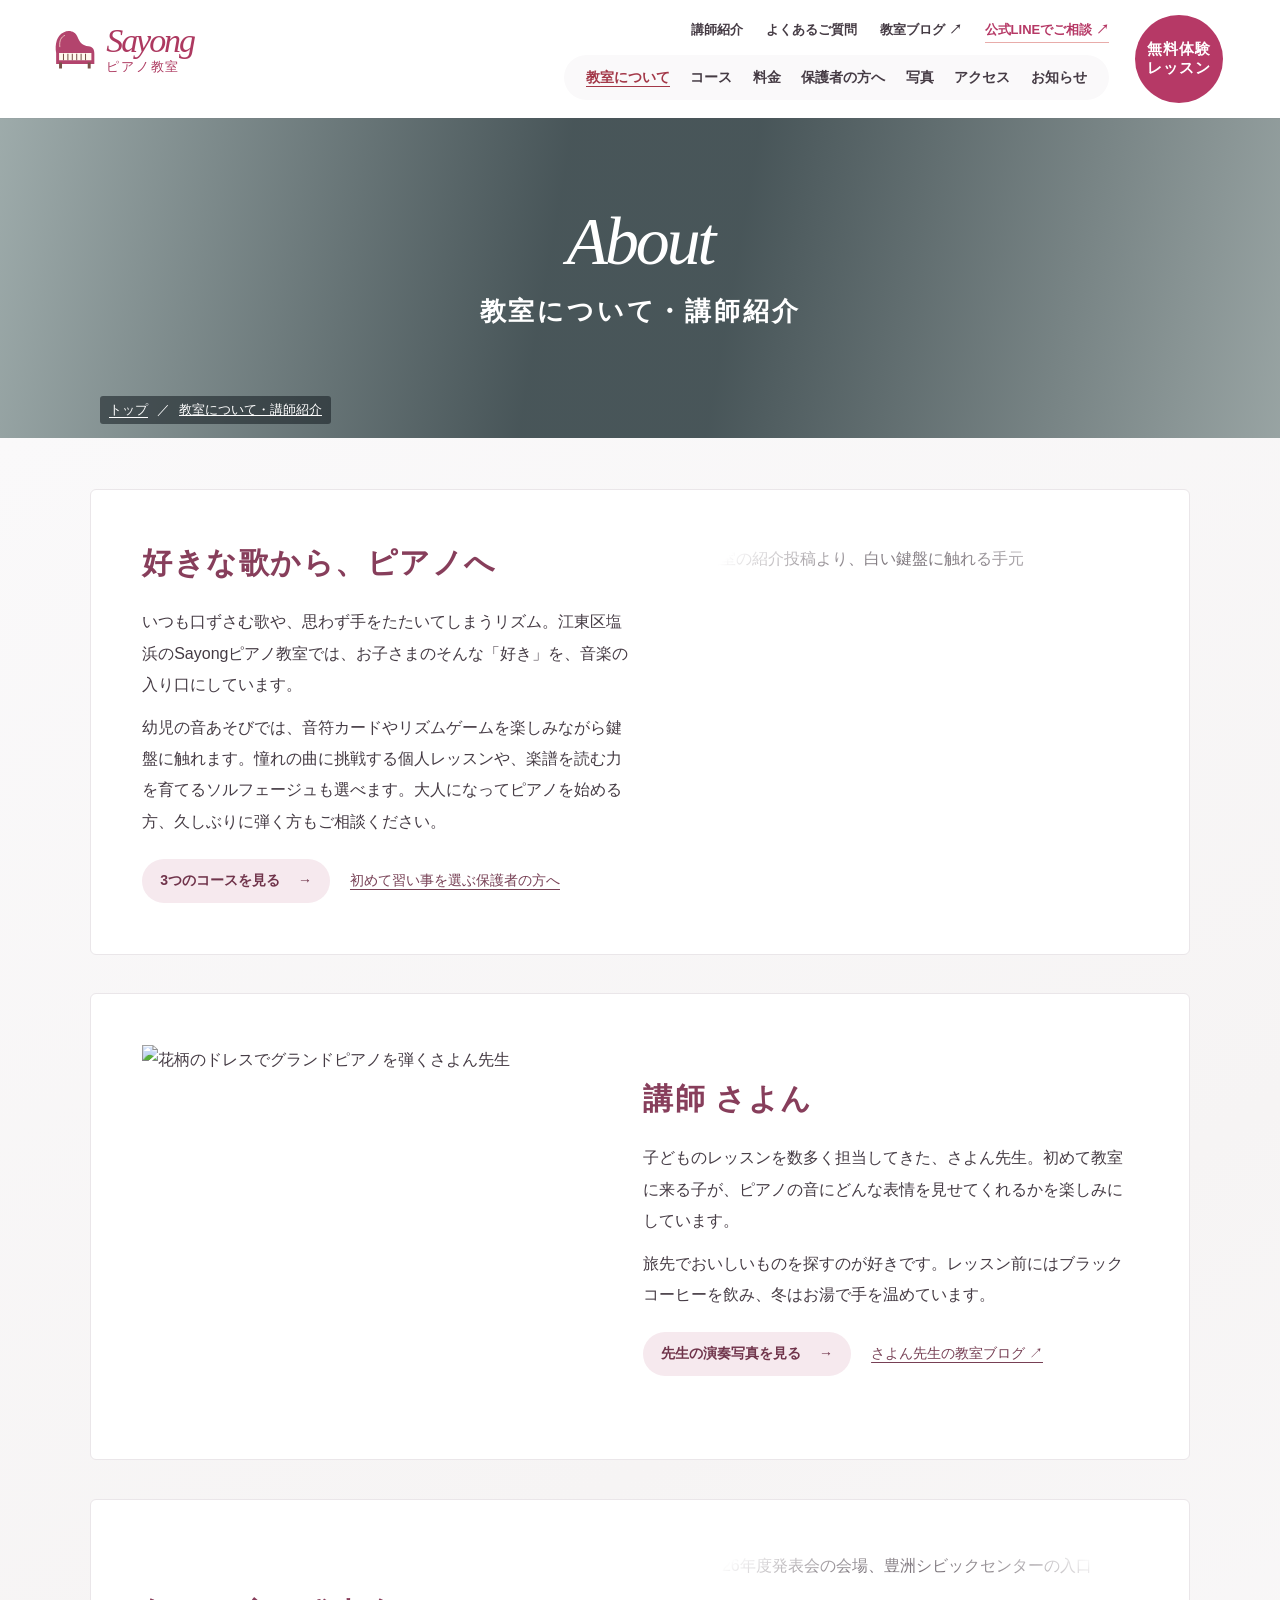
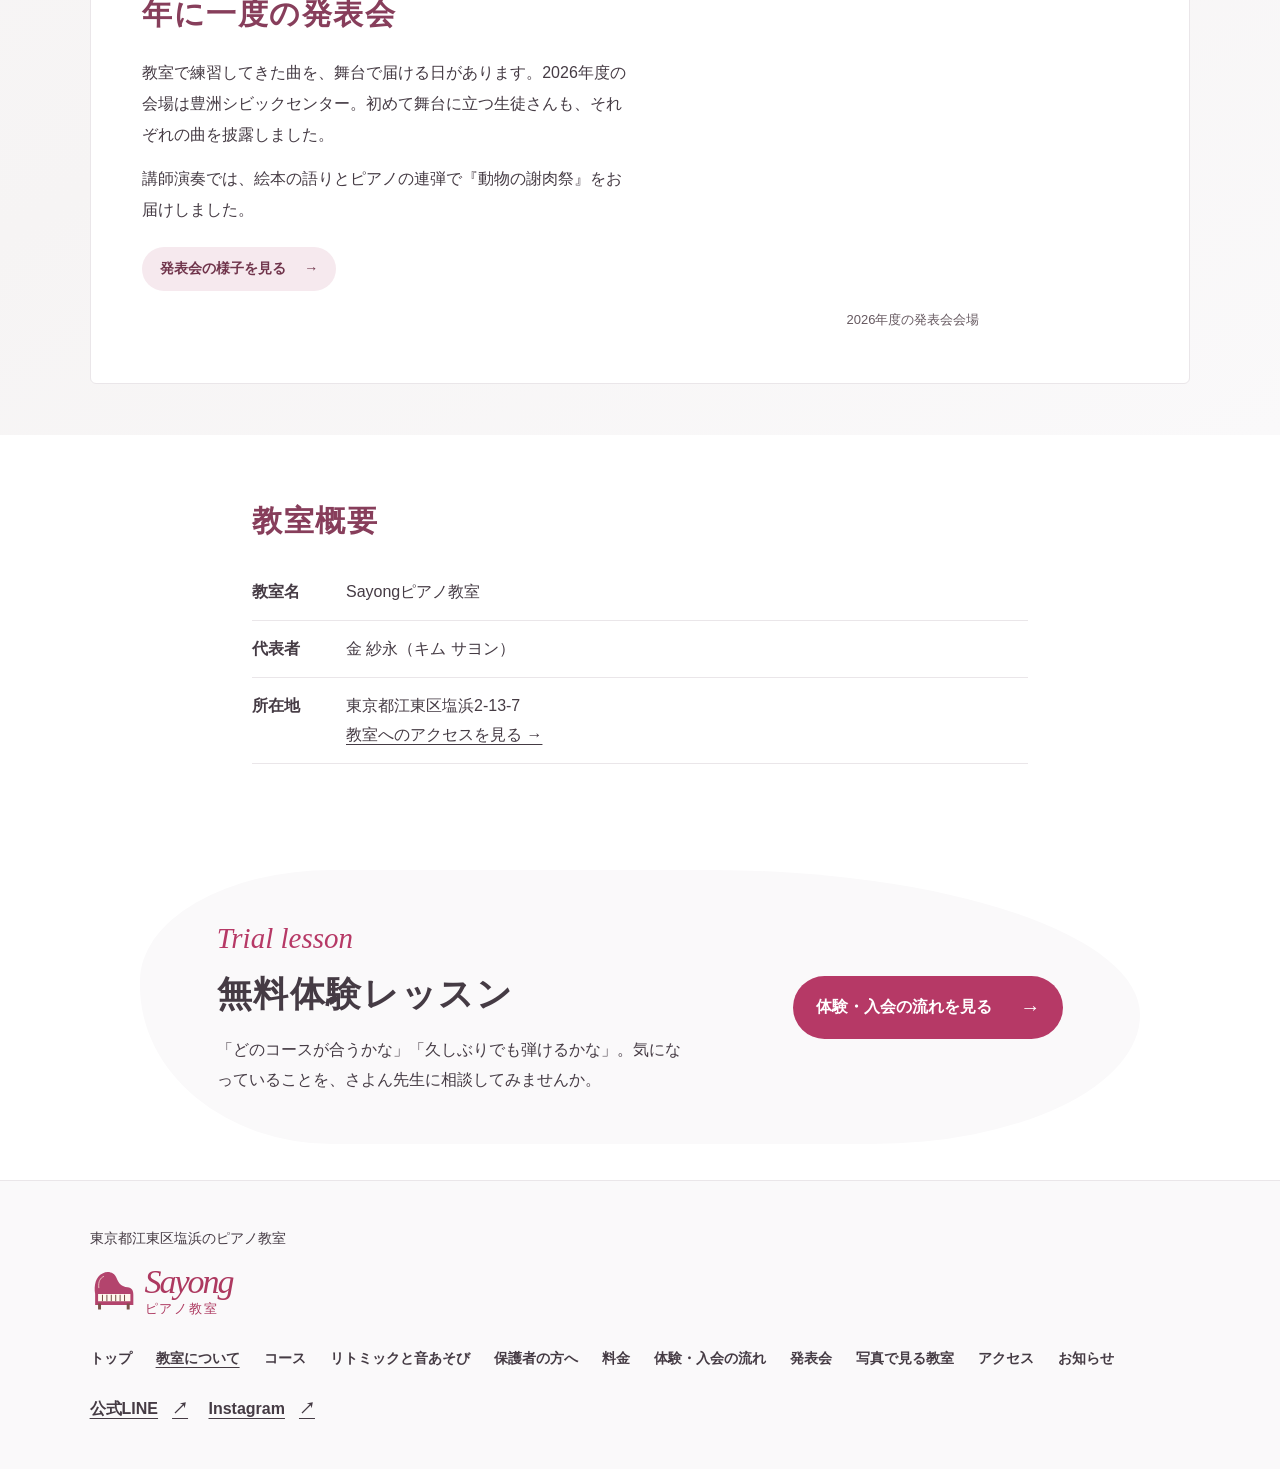
==== commit 74d240ca: "Introduce the school through lessons, teacher and recital photos" ====
--- a/about.html
+++ b/about.html
@@ -3,4 +3,33 @@
 <html lang="ja"><head><meta charset="utf-8"/><meta content="width=device-width,initial-scale=1,viewport-fit=cover" name="viewport"/><title>教室について｜Sayongピアノ教室</title><link href="style.css" rel="stylesheet"/><meta content="noindex, nofollow" name="robots"/></head><body class="studio-site inside page-about"><div class="scrollpane"><header><a aria-label="Sayongピアノ教室 トップ" class="brand" href="index.html"><svg aria-hidden="true" viewBox="0 0 64 62"><path d="M7 34C5 22 8 10 17 6c8-4 16-1 19 6 3 8 7 12 15 13 6 1 8 4 8 10v14H7z" fill="#785249"></path><path d="M11 34h44v10H11z" fill="#fff8ed"></path><path d="M17 35v9m6-9v9m6-9v9m6-9v9m6-9v9m6-9v9" fill="none" stroke="#785249" stroke-width="1.4"></path><path d="M13 47v8m39-8v8" stroke="#785249" stroke-width="4"></path><path d="M12 26c-1-9 2-14 7-16" fill="none" stroke="#efd0c7" stroke-width="1.2"></path></svg><span><b>Sayong</b>ピアノ教室</span></a><nav aria-label="お問い合わせと見学" class="utility-nav"><a href="about.html#teacher">講師紹介</a><a href="parents.html#family-faq">よくあるご質問</a><a href="https://ameblo.jp/pianosayong/">教室ブログ ↗</a><a href="https://lin.ee/zmYNq9W">公式LINEでご相談 ↗</a></nav><nav aria-label="主なページ" class="desktop"><a aria-current="page" href="about.html">教室について</a><a href="course.html">コース</a><a href="price.html">料金</a><a href="parents.html">保護者の方へ</a><a href="gallery.html">写真</a><a href="access.html">アクセス</a><a href="news.html">お知らせ</a></nav><a class="button small" href="trial.html"><span>無料体験<br/>レッスン</span></a><details><summary aria-label="メニュー">メニュー</summary><nav aria-label="全ページ"><a href="index.html">トップ</a><a aria-current="page" href="about.html">教室について</a><a href="course.html">コース</a><a href="rhythm.html">リトミックと音あそび</a><a href="parents.html">保護者の方へ</a><a href="price.html">料金</a><a href="trial.html">体験・入会の流れ</a><a href="recital.html">発表会</a><a href="gallery.html">写真で見る教室</a><a href="access.html">アクセス</a><a href="news.html">お知らせ</a><a href="https://ameblo.jp/pianosayong/">教室ブログ ↗</a></nav></details></header><main><section class="page-banner" aria-labelledby="page-title">
   <div class="banner-heading"><span lang="en">About</span><h1 id="page-title">教室について・講師紹介</h1></div>
   <nav class="banner-trail" aria-label="パンくず"><a href="index.html">トップ</a><span aria-hidden="true">／</span><span aria-current="page">教室について・講師紹介</span></nav>
-</section><article><section class="block"><h2>好きな気持ちを大切に</h2><p>子どものレッスンを数多く担当してきた講師さよんが、とくに力を入れているのは、初めての習い事としての音楽です。江東区塩浜で、幼児の音あそびから大人の個人レッスンまでご案内しています。</p><p>楽譜をもっと読めるようになりたい、好きだった曲をまた弾きたい。そんな思いに合わせて、ピアノ個人レッスンやソルフェージュを選べます。</p><a class="link" href="course.html">目的に合うコースを探す<i aria-hidden="true">→</i></a></section><section class="block teacher-profile" id="teacher"><div><h2>講師 さよん</h2><p>旅先でおいしいものを探すのが好きです。レッスン前にはブラックコーヒーを飲み、冬はお湯で手を温めています。</p><p>講師の経歴は準備中です。</p><a class="link" href="gallery.html#photo-1">演奏写真を開く <i aria-hidden="true">→</i></a></div><figure class="social-photo performance"><img alt="ピアノを演奏するさよん先生" loading="lazy" src="img/sayong-performance.webp"/><figcaption>講師紹介の投稿より</figcaption></figure></section><section class="block" id="first-lesson"><h2>「好き」を見つける最初の一歩</h2><p>いつも口ずさんでいる歌はありますか。音楽が流れると、足や手が自然に動きますか。入会前のカウンセリングでは、おうちでの様子や、親子で楽しみにしていることをお聞かせください。</p><a class="link" href="parents.html">初めて習い事を選ぶ保護者の方へ <i aria-hidden="true">→</i></a></section><section class="block"><h2>教室概要</h2><dl class="studio-facts"><div><dt>教室名</dt><dd>Sayongピアノ教室</dd></div><div><dt>代表者</dt><dd>金 紗永（キム サヨン）</dd></div><div><dt>所在地</dt><dd>東京都江東区塩浜2-13-7<br/><a href="access.html">教室へのアクセスを見る →</a></dd></div></dl></section></article><section class="trialband"><div><span class="en">Trial lesson</span><h2>無料体験レッスン</h2><p>「どのコースが合うかな」「久しぶりでも弾けるかな」。気になっていることを、さよん先生に相談してみませんか。</p></div><a class="button" href="trial.html">体験・入会の流れを見る<i aria-hidden="true">→</i></a></section></main><footer><p class="footer-place">東京都江東区塩浜のピアノ教室</p><a aria-label="Sayongピアノ教室 トップ" class="brand" href="index.html"><svg aria-hidden="true" viewBox="0 0 64 62"><path d="M7 34C5 22 8 10 17 6c8-4 16-1 19 6 3 8 7 12 15 13 6 1 8 4 8 10v14H7z" fill="#785249"></path><path d="M11 34h44v10H11z" fill="#fff8ed"></path><path d="M17 35v9m6-9v9m6-9v9m6-9v9m6-9v9m6-9v9" fill="none" stroke="#785249" stroke-width="1.4"></path><path d="M13 47v8m39-8v8" stroke="#785249" stroke-width="4"></path><path d="M12 26c-1-9 2-14 7-16" fill="none" stroke="#efd0c7" stroke-width="1.2"></path></svg><span><b>Sayong</b>ピアノ教室</span></a><nav aria-label="フッター"><a href="index.html">トップ</a><a aria-current="page" href="about.html">教室について</a><a href="course.html">コース</a><a href="rhythm.html">リトミックと音あそび</a><a href="parents.html">保護者の方へ</a><a href="price.html">料金</a><a href="trial.html">体験・入会の流れ</a><a href="recital.html">発表会</a><a href="gallery.html">写真で見る教室</a><a href="access.html">アクセス</a><a href="news.html">お知らせ</a></nav><div><a class="link" href="https://lin.ee/zmYNq9W">公式LINE<i aria-hidden="true">↗</i></a> <a class="link" href="https://www.instagram.com/sayong22piano/">Instagram<i aria-hidden="true">↗</i></a></div></footer></div><div class="dock"><a class="button" href="https://lin.ee/zmYNq9W">LINEで無料体験を予約<i aria-hidden="true">↗</i></a></div></body></html>+</section><div class="about-guide">
+  <section class="about-panel" id="first-lesson" aria-labelledby="about-music">
+    <div class="about-copy">
+      <h2 id="about-music">好きな歌から、ピアノへ</h2>
+      <p>いつも口ずさむ歌や、思わず手をたたいてしまうリズム。江東区塩浜のSayongピアノ教室では、お子さまのそんな「好き」を、音楽の入り口にしています。</p>
+      <p>幼児の音あそびでは、音符カードやリズムゲームを楽しみながら鍵盤に触れます。憧れの曲に挑戦する個人レッスンや、楽譜を読む力を育てるソルフェージュも選べます。大人になってピアノを始める方、久しぶりに弾く方もご相談ください。</p>
+      <div class="about-links"><a class="about-button" href="course.html">3つのコースを見る <span aria-hidden="true">→</span></a><a href="parents.html">初めて習い事を選ぶ保護者の方へ</a></div>
+    </div>
+    <figure class="about-photo"><img src="img/sayong-keys.webp" width="630" height="420" alt="教室の紹介投稿より、白い鍵盤に触れる手元"></figure>
+  </section>
+  <section class="about-panel about-teacher" id="teacher" aria-labelledby="about-teacher">
+    <div class="about-copy">
+      <h2 id="about-teacher">講師 さよん</h2>
+      <p>子どものレッスンを数多く担当してきた、さよん先生。初めて教室に来る子が、ピアノの音にどんな表情を見せてくれるかを楽しみにしています。</p>
+      <p>旅先でおいしいものを探すのが好きです。レッスン前にはブラックコーヒーを飲み、冬はお湯で手を温めています。</p>
+      <div class="about-links"><a class="about-button" href="gallery.html#photo-1">先生の演奏写真を見る <span aria-hidden="true">→</span></a><a href="https://ameblo.jp/pianosayong/">さよん先生の教室ブログ ↗</a></div>
+    </div>
+    <figure class="about-photo"><img loading="lazy" src="img/sayong-performance.webp" width="995" height="764" alt="花柄のドレスでグランドピアノを弾くさよん先生"></figure>
+  </section>
+  <section class="about-panel" aria-labelledby="about-stage">
+    <div class="about-copy">
+      <h2 id="about-stage">年に一度の発表会</h2>
+      <p>教室で練習してきた曲を、舞台で届ける日があります。2026年度の会場は豊洲シビックセンター。初めて舞台に立つ生徒さんも、それぞれの曲を披露しました。</p>
+      <p>講師演奏では、絵本の語りとピアノの連弾で『動物の謝肉祭』をお届けしました。</p>
+      <div class="about-links"><a class="about-button" href="recital.html">発表会の様子を見る <span aria-hidden="true">→</span></a></div>
+    </div>
+    <figure class="about-photo"><img loading="lazy" src="img/recital-entrance.webp" width="1080" height="840" alt="2026年度発表会の会場、豊洲シビックセンターの入口"><figcaption>2026年度の発表会会場</figcaption></figure>
+  </section>
+</div>
+<section class="about-location"><h2>教室概要</h2><dl class="studio-facts"><div><dt>教室名</dt><dd>Sayongピアノ教室</dd></div><div><dt>代表者</dt><dd>金 紗永（キム サヨン）</dd></div><div><dt>所在地</dt><dd>東京都江東区塩浜2-13-7<br/><a href="access.html">教室へのアクセスを見る →</a></dd></div></dl></section><section class="trialband"><div><span class="en">Trial lesson</span><h2>無料体験レッスン</h2><p>「どのコースが合うかな」「久しぶりでも弾けるかな」。気になっていることを、さよん先生に相談してみませんか。</p></div><a class="button" href="trial.html">体験・入会の流れを見る<i aria-hidden="true">→</i></a></section></main><footer><p class="footer-place">東京都江東区塩浜のピアノ教室</p><a aria-label="Sayongピアノ教室 トップ" class="brand" href="index.html"><svg aria-hidden="true" viewBox="0 0 64 62"><path d="M7 34C5 22 8 10 17 6c8-4 16-1 19 6 3 8 7 12 15 13 6 1 8 4 8 10v14H7z" fill="#785249"></path><path d="M11 34h44v10H11z" fill="#fff8ed"></path><path d="M17 35v9m6-9v9m6-9v9m6-9v9m6-9v9m6-9v9" fill="none" stroke="#785249" stroke-width="1.4"></path><path d="M13 47v8m39-8v8" stroke="#785249" stroke-width="4"></path><path d="M12 26c-1-9 2-14 7-16" fill="none" stroke="#efd0c7" stroke-width="1.2"></path></svg><span><b>Sayong</b>ピアノ教室</span></a><nav aria-label="フッター"><a href="index.html">トップ</a><a aria-current="page" href="about.html">教室について</a><a href="course.html">コース</a><a href="rhythm.html">リトミックと音あそび</a><a href="parents.html">保護者の方へ</a><a href="price.html">料金</a><a href="trial.html">体験・入会の流れ</a><a href="recital.html">発表会</a><a href="gallery.html">写真で見る教室</a><a href="access.html">アクセス</a><a href="news.html">お知らせ</a></nav><div><a class="link" href="https://lin.ee/zmYNq9W">公式LINE<i aria-hidden="true">↗</i></a> <a class="link" href="https://www.instagram.com/sayong22piano/">Instagram<i aria-hidden="true">↗</i></a></div></footer></div><div class="dock"><a class="button" href="https://lin.ee/zmYNq9W">LINEで無料体験を予約<i aria-hidden="true">↗</i></a></div></body></html>
--- a/style.css
+++ b/style.css
@@ -346,7 +346,7 @@
 
 /* A photographic title, a short introduction, then the page contents. */
 .page-banner {
-  --banner-image: url("img/keyboard.webp");
+  --banner-image: url("img/sayong-keys.webp");
   --banner-position: 50% 55%;
   position: relative;
   display: grid;
@@ -366,7 +366,8 @@
 }
 .page-recital .page-banner { --banner-image: url("img/recital-facade.webp"); }
 .page-about .page-banner, .page-gallery .page-banner {
-  --banner-image: url("img/recital.webp");
+  --banner-image: url("img/lesson.webp");
+  --banner-position: center 68%;
 }
 .page-news .page-banner, .page-price .page-banner {
   --banner-image: url("img/lesson.webp");
@@ -461,3 +462,46 @@
 }
 
 .voice-grid blockquote span { display: inline-block; }
+
+/* The school guide pairs one story with one photograph at a time. */
+.about-guide {
+  padding: clamp(24px, 4vw, 58px) max(5%, calc((100% - 1100px) / 2));
+  display: grid; gap: clamp(22px, 3vw, 44px);
+  background: linear-gradient(150deg, #faf9fa, #f6f4f4 60%, #faf9fa);
+}
+.about-panel {
+  display: grid; grid-template-columns: 1.1fr 1fr; align-items: center;
+  gap: clamp(24px, 4vw, 64px); padding: clamp(25px, 4vw, 56px);
+  background: white; border: 1px solid var(--hairline); border-radius: 6px;
+}
+.about-teacher { grid-template-columns: 1fr 1.1fr; }
+.about-teacher .about-photo { grid-column: 1; grid-row: 1; }
+.about-teacher .about-copy { grid-column: 2; grid-row: 1; }
+.about-copy h2, .about-location h2 {
+  margin: 0 0 20px; color: #873e5b; font: 600 clamp(24px, 2.35vw, 35px)/1.5 var(--serif); letter-spacing: .05em;
+}
+.about-copy p { margin: 0; line-height: 1.95; }
+.about-copy p + p { margin-top: 12px; }
+.about-photo { margin: 0; }
+.about-photo img {
+  display: block; width: 100%; aspect-ratio: 1.26; height: auto; object-fit: cover;
+  mask-image: radial-gradient(ellipse 70% 76% at 50% 50%, #000 48%, transparent 85%);
+}
+.about-teacher .about-photo img { object-fit: contain; aspect-ratio: 1.24; mask-image: none; }
+.about-photo figcaption { text-align: center; font-size: 13px; color: #665960; }
+.about-links { display: flex; flex-wrap: wrap; align-items: center; gap: 12px 20px; margin-top: 22px; }
+.about-links a { font-size: 14px; color: #774055; }
+.about-links .about-button {
+  display: inline-flex; align-items: center; justify-content: space-between; gap: 18px;
+  padding: 9px 18px; border-radius: 100px; color: #70344b; background: #f6e9ee; text-decoration: none; font-weight: 600;
+}
+.about-links .about-button:hover { background: #efdae3; text-decoration: underline; }
+.about-location { max-width: 776px; margin: auto; padding: clamp(38px, 5vw, 70px) 6%; box-sizing: content-box; }
+.about-location .studio-facts { max-width: none; }
+@media (max-width: 760px) {
+  .about-panel, .about-teacher { grid-template-columns: minmax(0, 1fr); gap: 12px; padding: 20px; }
+  .about-teacher .about-copy, .about-teacher .about-photo { grid-column: auto; grid-row: auto; }
+  .about-photo, .about-teacher .about-photo { grid-row: 1; }
+  .about-photo img, .about-teacher .about-photo img { width: min(100%, 420px); max-height: 220px; aspect-ratio: 1.92; margin: auto; }
+  .about-copy h2 { margin-bottom: 12px; }
+}
